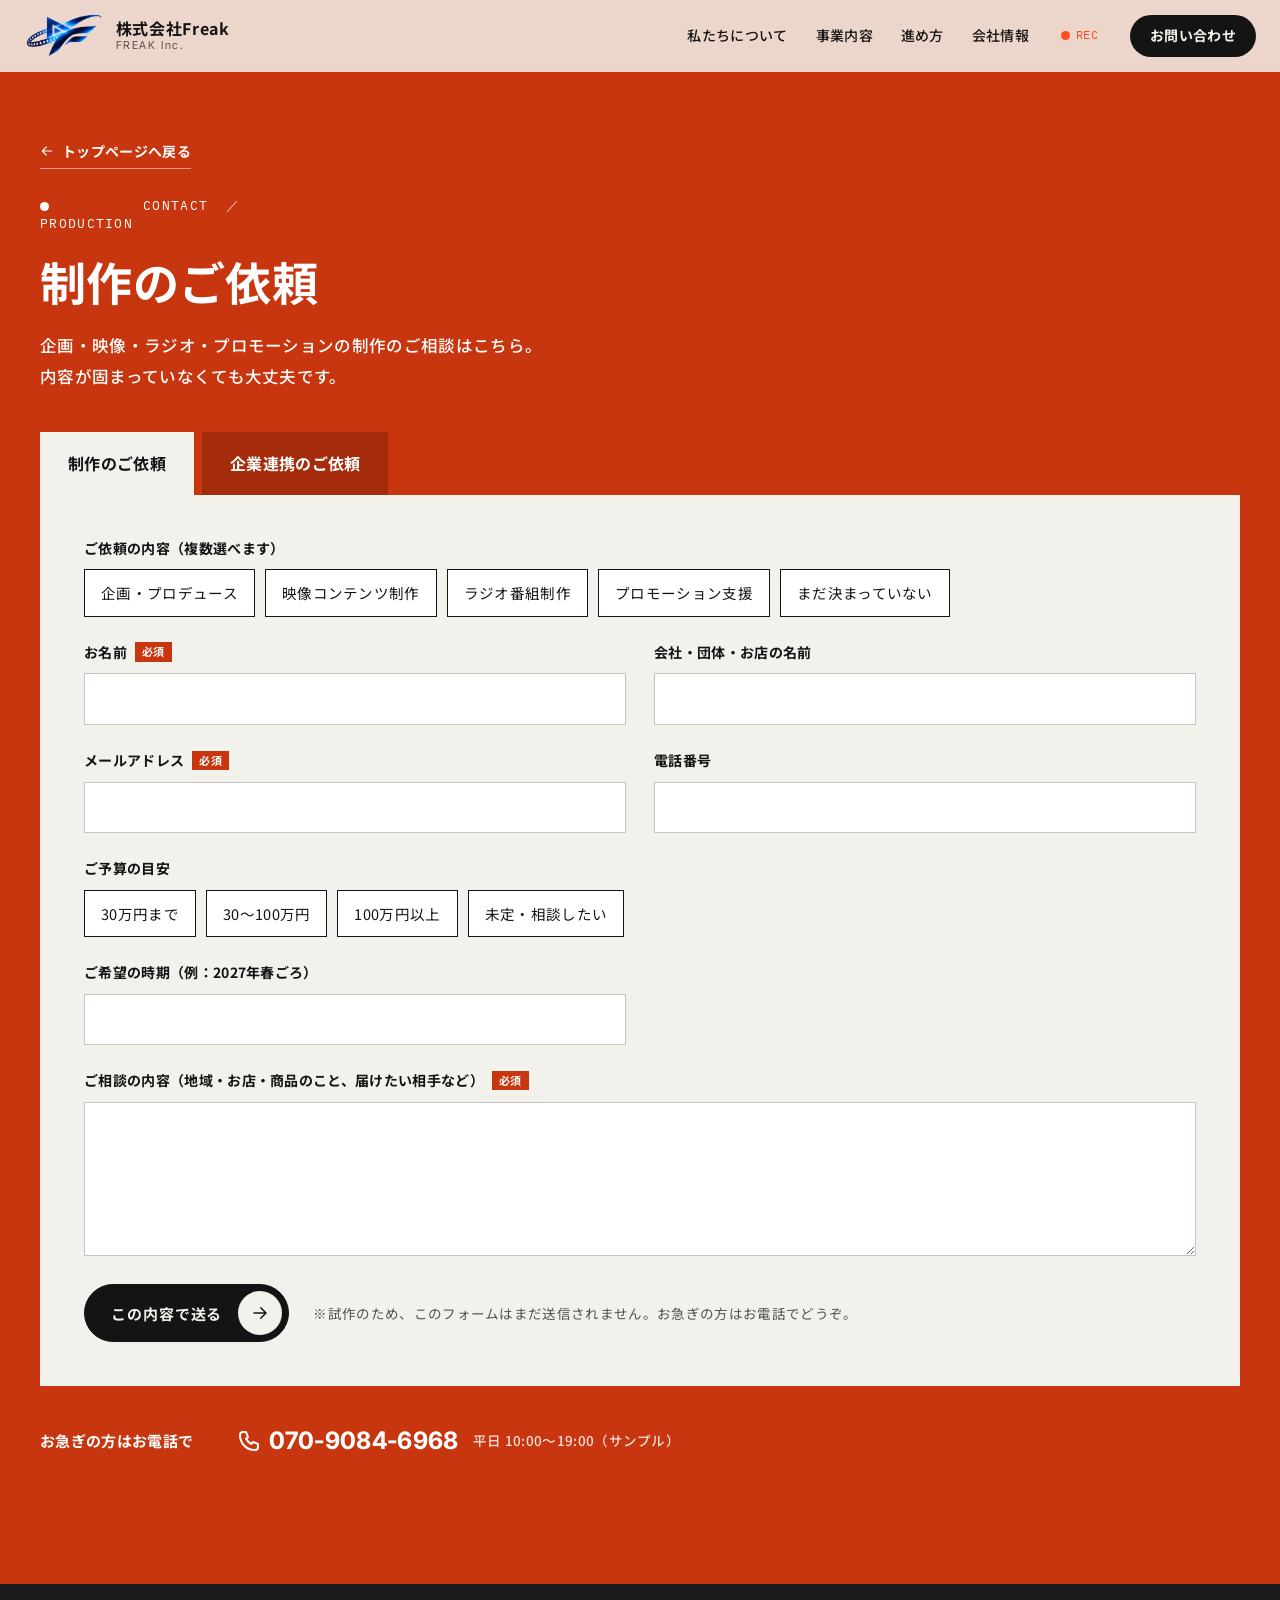
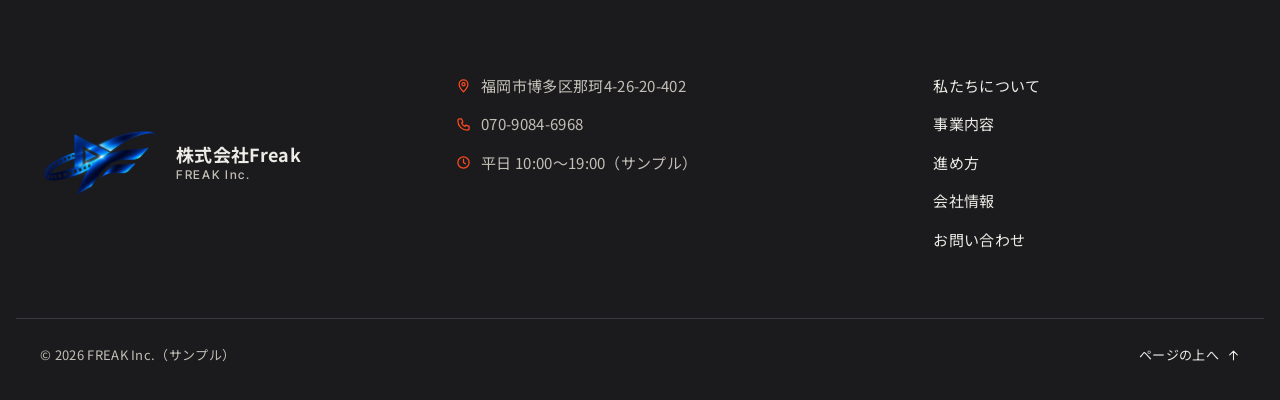
==== contact-make/index.html @ 17381ea9 "フォームの入口を生成りの札で囲う・見出しの最後の。を消す" ====
<!doctype html>
<html lang="ja">
<head>
<meta charset="UTF-8">
<meta name="robots" content="noindex,nofollow">
<meta name="viewport" content="width=device-width, initial-scale=1">
<title>制作のご依頼 – 株式会社Freak</title>
<style id="wpp-icons">:root{--wpp-ico-tel:url("data:image/svg+xml,%3Csvg%20xmlns='http://www.w3.org/2000/svg'%20viewBox='0%200%2024%2024'%20fill='none'%20stroke='currentColor'%20stroke-width='2'%20stroke-linecap='round'%20stroke-linejoin='round'%3E%3Cpath%20d='M6%203h3l2%205-2%201.5c1.2%202.6%203%204.4%205.5%205.5L16%2013l5%202v3a3%203%200%200%201-3%203C9.5%2021%203%2014.5%203%206a3%203%200%200%201%203-3z'/%3E%3C/svg%3E");--wpp-ico-mail:url("data:image/svg+xml,%3Csvg%20xmlns='http://www.w3.org/2000/svg'%20viewBox='0%200%2024%2024'%20fill='none'%20stroke='currentColor'%20stroke-width='2'%20stroke-linecap='round'%20stroke-linejoin='round'%3E%3Crect%20x='3'%20y='5'%20width='18'%20height='14'%20rx='2'/%3E%3Cpath%20d='M3%207l9%206%209-6'/%3E%3C/svg%3E");--wpp-ico-map-pin:url("data:image/svg+xml,%3Csvg%20xmlns='http://www.w3.org/2000/svg'%20viewBox='0%200%2024%2024'%20fill='none'%20stroke='currentColor'%20stroke-width='2'%20stroke-linecap='round'%20stroke-linejoin='round'%3E%3Cpath%20d='M12%2022s7-6.5%207-12a7%207%200%200%200-14%200c0%205.5%207%2012%207%2012z'/%3E%3Ccircle%20cx='12'%20cy='10'%20r='2.5'/%3E%3C/svg%3E");--wpp-ico-clock:url("data:image/svg+xml,%3Csvg%20xmlns='http://www.w3.org/2000/svg'%20viewBox='0%200%2024%2024'%20fill='none'%20stroke='currentColor'%20stroke-width='2'%20stroke-linecap='round'%20stroke-linejoin='round'%3E%3Ccircle%20cx='12'%20cy='12'%20r='9'/%3E%3Cpath%20d='M12%207v5l3%202'/%3E%3C/svg%3E");--wpp-ico-calendar:url("data:image/svg+xml,%3Csvg%20xmlns='http://www.w3.org/2000/svg'%20viewBox='0%200%2024%2024'%20fill='none'%20stroke='currentColor'%20stroke-width='2'%20stroke-linecap='round'%20stroke-linejoin='round'%3E%3Crect%20x='3'%20y='5'%20width='18'%20height='16'%20rx='2'/%3E%3Cpath%20d='M3%2010h18M8%203v4M16%203v4'/%3E%3C/svg%3E");--wpp-ico-home:url("data:image/svg+xml,%3Csvg%20xmlns='http://www.w3.org/2000/svg'%20viewBox='0%200%2024%2024'%20fill='none'%20stroke='currentColor'%20stroke-width='2'%20stroke-linecap='round'%20stroke-linejoin='round'%3E%3Cpath%20d='M3%2011l9-8%209%208M5%2010v10h14V10M10%2020v-6h4v6'/%3E%3C/svg%3E");--wpp-ico-building:url("data:image/svg+xml,%3Csvg%20xmlns='http://www.w3.org/2000/svg'%20viewBox='0%200%2024%2024'%20fill='none'%20stroke='currentColor'%20stroke-width='2'%20stroke-linecap='round'%20stroke-linejoin='round'%3E%3Crect%20x='4'%20y='3'%20width='16'%20height='18'/%3E%3Cpath%20d='M8%207h3M13%207h3M8%2011h3M13%2011h3M8%2015h3M13%2015h3M10%2021v-3h4v3'/%3E%3C/svg%3E");--wpp-ico-globe:url("data:image/svg+xml,%3Csvg%20xmlns='http://www.w3.org/2000/svg'%20viewBox='0%200%2024%2024'%20fill='none'%20stroke='currentColor'%20stroke-width='2'%20stroke-linecap='round'%20stroke-linejoin='round'%3E%3Ccircle%20cx='12'%20cy='12'%20r='9'/%3E%3Cpath%20d='M3%2012h18M12%203a14%2014%200%200%201%200%2018M12%203a14%2014%200%200%200%200%2018'/%3E%3C/svg%3E");--wpp-ico-car:url("data:image/svg+xml,%3Csvg%20xmlns='http://www.w3.org/2000/svg'%20viewBox='0%200%2024%2024'%20fill='none'%20stroke='currentColor'%20stroke-width='2'%20stroke-linecap='round'%20stroke-linejoin='round'%3E%3Cpath%20d='M3%2013l2-5h14l2%205v6H3zM3%2013h18'/%3E%3Ccircle%20cx='7'%20cy='17'%20r='1.5'/%3E%3Ccircle%20cx='17'%20cy='17'%20r='1.5'/%3E%3C/svg%3E");--wpp-ico-train:url("data:image/svg+xml,%3Csvg%20xmlns='http://www.w3.org/2000/svg'%20viewBox='0%200%2024%2024'%20fill='none'%20stroke='currentColor'%20stroke-width='2'%20stroke-linecap='round'%20stroke-linejoin='round'%3E%3Crect%20x='5'%20y='3'%20width='14'%20height='14'%20rx='3'/%3E%3Cpath%20d='M5%2010h14M8%2021l2-4M16%2021l-2-4'/%3E%3Ccircle%20cx='9'%20cy='14'%20r='1'/%3E%3Ccircle%20cx='15'%20cy='14'%20r='1'/%3E%3C/svg%3E");--wpp-ico-parking:url("data:image/svg+xml,%3Csvg%20xmlns='http://www.w3.org/2000/svg'%20viewBox='0%200%2024%2024'%20fill='none'%20stroke='currentColor'%20stroke-width='2'%20stroke-linecap='round'%20stroke-linejoin='round'%3E%3Crect%20x='3'%20y='3'%20width='18'%20height='18'%20rx='3'/%3E%3Cpath%20d='M9%2017V7h4a3%203%200%200%201%200%206H9'/%3E%3C/svg%3E");--wpp-ico-arrow-right:url("data:image/svg+xml,%3Csvg%20xmlns='http://www.w3.org/2000/svg'%20viewBox='0%200%2024%2024'%20fill='none'%20stroke='currentColor'%20stroke-width='2'%20stroke-linecap='round'%20stroke-linejoin='round'%3E%3Cpath%20d='M4%2012h16M13%205l7%207-7%207'/%3E%3C/svg%3E");--wpp-ico-arrow-left:url("data:image/svg+xml,%3Csvg%20xmlns='http://www.w3.org/2000/svg'%20viewBox='0%200%2024%2024'%20fill='none'%20stroke='currentColor'%20stroke-width='2'%20stroke-linecap='round'%20stroke-linejoin='round'%3E%3Cpath%20d='M20%2012H4M11%205l-7%207%207%207'/%3E%3C/svg%3E");--wpp-ico-arrow-up:url("data:image/svg+xml,%3Csvg%20xmlns='http://www.w3.org/2000/svg'%20viewBox='0%200%2024%2024'%20fill='none'%20stroke='currentColor'%20stroke-width='2'%20stroke-linecap='round'%20stroke-linejoin='round'%3E%3Cpath%20d='M12%2020V4M5%2011l7-7%207%207'/%3E%3C/svg%3E");--wpp-ico-arrow-down:url("data:image/svg+xml,%3Csvg%20xmlns='http://www.w3.org/2000/svg'%20viewBox='0%200%2024%2024'%20fill='none'%20stroke='currentColor'%20stroke-width='2'%20stroke-linecap='round'%20stroke-linejoin='round'%3E%3Cpath%20d='M12%204v16M5%2013l7%207%207-7'/%3E%3C/svg%3E");--wpp-ico-chevron-right:url("data:image/svg+xml,%3Csvg%20xmlns='http://www.w3.org/2000/svg'%20viewBox='0%200%2024%2024'%20fill='none'%20stroke='currentColor'%20stroke-width='2'%20stroke-linecap='round'%20stroke-linejoin='round'%3E%3Cpath%20d='M9%205l7%207-7%207'/%3E%3C/svg%3E");--wpp-ico-chevron-left:url("data:image/svg+xml,%3Csvg%20xmlns='http://www.w3.org/2000/svg'%20viewBox='0%200%2024%2024'%20fill='none'%20stroke='currentColor'%20stroke-width='2'%20stroke-linecap='round'%20stroke-linejoin='round'%3E%3Cpath%20d='M15%205l-7%207%207%207'/%3E%3C/svg%3E");--wpp-ico-chevron-down:url("data:image/svg+xml,%3Csvg%20xmlns='http://www.w3.org/2000/svg'%20viewBox='0%200%2024%2024'%20fill='none'%20stroke='currentColor'%20stroke-width='2'%20stroke-linecap='round'%20stroke-linejoin='round'%3E%3Cpath%20d='M5%209l7%207%207-7'/%3E%3C/svg%3E");--wpp-ico-chevron-up:url("data:image/svg+xml,%3Csvg%20xmlns='http://www.w3.org/2000/svg'%20viewBox='0%200%2024%2024'%20fill='none'%20stroke='currentColor'%20stroke-width='2'%20stroke-linecap='round'%20stroke-linejoin='round'%3E%3Cpath%20d='M5%2015l7-7%207%207'/%3E%3C/svg%3E");--wpp-ico-external:url("data:image/svg+xml,%3Csvg%20xmlns='http://www.w3.org/2000/svg'%20viewBox='0%200%2024%2024'%20fill='none'%20stroke='currentColor'%20stroke-width='2'%20stroke-linecap='round'%20stroke-linejoin='round'%3E%3Cpath%20d='M14%204h6v6M20%204l-9%209M19%2014v5a2%202%200%200%201-2%202H5a2%202%200%200%201-2-2V7a2%202%200%200%201%202-2h5'/%3E%3C/svg%3E");--wpp-ico-check:url("data:image/svg+xml,%3Csvg%20xmlns='http://www.w3.org/2000/svg'%20viewBox='0%200%2024%2024'%20fill='none'%20stroke='currentColor'%20stroke-width='2'%20stroke-linecap='round'%20stroke-linejoin='round'%3E%3Cpath%20d='M4%2012.5l5%205L20%206.5'/%3E%3C/svg%3E");--wpp-ico-plus:url("data:image/svg+xml,%3Csvg%20xmlns='http://www.w3.org/2000/svg'%20viewBox='0%200%2024%2024'%20fill='none'%20stroke='currentColor'%20stroke-width='2'%20stroke-linecap='round'%20stroke-linejoin='round'%3E%3Cpath%20d='M12%205v14M5%2012h14'/%3E%3C/svg%3E");--wpp-ico-minus:url("data:image/svg+xml,%3Csvg%20xmlns='http://www.w3.org/2000/svg'%20viewBox='0%200%2024%2024'%20fill='none'%20stroke='currentColor'%20stroke-width='2'%20stroke-linecap='round'%20stroke-linejoin='round'%3E%3Cpath%20d='M5%2012h14'/%3E%3C/svg%3E");--wpp-ico-close:url("data:image/svg+xml,%3Csvg%20xmlns='http://www.w3.org/2000/svg'%20viewBox='0%200%2024%2024'%20fill='none'%20stroke='currentColor'%20stroke-width='2'%20stroke-linecap='round'%20stroke-linejoin='round'%3E%3Cpath%20d='M6%206l12%2012M18%206L6%2018'/%3E%3C/svg%3E");--wpp-ico-menu:url("data:image/svg+xml,%3Csvg%20xmlns='http://www.w3.org/2000/svg'%20viewBox='0%200%2024%2024'%20fill='none'%20stroke='currentColor'%20stroke-width='2'%20stroke-linecap='round'%20stroke-linejoin='round'%3E%3Cpath%20d='M4%207h16M4%2012h16M4%2017h16'/%3E%3C/svg%3E");--wpp-ico-search:url("data:image/svg+xml,%3Csvg%20xmlns='http://www.w3.org/2000/svg'%20viewBox='0%200%2024%2024'%20fill='none'%20stroke='currentColor'%20stroke-width='2'%20stroke-linecap='round'%20stroke-linejoin='round'%3E%3Ccircle%20cx='11'%20cy='11'%20r='7'/%3E%3Cpath%20d='M20%2020l-4-4'/%3E%3C/svg%3E");--wpp-ico-info:url("data:image/svg+xml,%3Csvg%20xmlns='http://www.w3.org/2000/svg'%20viewBox='0%200%2024%2024'%20fill='none'%20stroke='currentColor'%20stroke-width='2'%20stroke-linecap='round'%20stroke-linejoin='round'%3E%3Ccircle%20cx='12'%20cy='12'%20r='9'/%3E%3Cpath%20d='M12%2011v5M12%208h.01'/%3E%3C/svg%3E");--wpp-ico-question:url("data:image/svg+xml,%3Csvg%20xmlns='http://www.w3.org/2000/svg'%20viewBox='0%200%2024%2024'%20fill='none'%20stroke='currentColor'%20stroke-width='2'%20stroke-linecap='round'%20stroke-linejoin='round'%3E%3Ccircle%20cx='12'%20cy='12'%20r='9'/%3E%3Cpath%20d='M9.5%209.5a2.5%202.5%200%200%201%205%200c0%201.5-2.5%202-2.5%203.5M12%2017h.01'/%3E%3C/svg%3E");--wpp-ico-alert:url("data:image/svg+xml,%3Csvg%20xmlns='http://www.w3.org/2000/svg'%20viewBox='0%200%2024%2024'%20fill='none'%20stroke='currentColor'%20stroke-width='2'%20stroke-linecap='round'%20stroke-linejoin='round'%3E%3Cpath%20d='M12%203l10%2018H2zM12%2010v4M12%2017h.01'/%3E%3C/svg%3E");--wpp-ico-link:url("data:image/svg+xml,%3Csvg%20xmlns='http://www.w3.org/2000/svg'%20viewBox='0%200%2024%2024'%20fill='none'%20stroke='currentColor'%20stroke-width='2'%20stroke-linecap='round'%20stroke-linejoin='round'%3E%3Cpath%20d='M10%2014a4%204%200%200%200%205.7%200l3-3a4%204%200%200%200-5.7-5.7l-1%201M14%2010a4%204%200%200%200-5.7%200l-3%203a4%204%200%200%200%205.7%205.7l1-1'/%3E%3C/svg%3E");--wpp-ico-download:url("data:image/svg+xml,%3Csvg%20xmlns='http://www.w3.org/2000/svg'%20viewBox='0%200%2024%2024'%20fill='none'%20stroke='currentColor'%20stroke-width='2'%20stroke-linecap='round'%20stroke-linejoin='round'%3E%3Cpath%20d='M12%203v12M6%2010l6%206%206-6M4%2021h16'/%3E%3C/svg%3E");--wpp-ico-send:url("data:image/svg+xml,%3Csvg%20xmlns='http://www.w3.org/2000/svg'%20viewBox='0%200%2024%2024'%20fill='none'%20stroke='currentColor'%20stroke-width='2'%20stroke-linecap='round'%20stroke-linejoin='round'%3E%3Cpath%20d='M21%203L10%2014M21%203l-7%2018-4-7-7-4z'/%3E%3C/svg%3E");--wpp-ico-play:url("data:image/svg+xml,%3Csvg%20xmlns='http://www.w3.org/2000/svg'%20viewBox='0%200%2024%2024'%20fill='none'%20stroke='currentColor'%20stroke-width='2'%20stroke-linecap='round'%20stroke-linejoin='round'%3E%3Cpath%20d='M7%204l13%208-13%208z'/%3E%3C/svg%3E");--wpp-ico-quote:url("data:image/svg+xml,%3Csvg%20xmlns='http://www.w3.org/2000/svg'%20viewBox='0%200%2024%2024'%20fill='none'%20stroke='currentColor'%20stroke-width='2'%20stroke-linecap='round'%20stroke-linejoin='round'%3E%3Cpath%20d='M6%207h5v6H6v2a2%202%200%200%200%202%202M14%207h5v6h-5v2a2%202%200%200%200%202%202'/%3E%3C/svg%3E");--wpp-ico-user:url("data:image/svg+xml,%3Csvg%20xmlns='http://www.w3.org/2000/svg'%20viewBox='0%200%2024%2024'%20fill='none'%20stroke='currentColor'%20stroke-width='2'%20stroke-linecap='round'%20stroke-linejoin='round'%3E%3Ccircle%20cx='12'%20cy='8'%20r='4'/%3E%3Cpath%20d='M4%2021a8%208%200%200%201%2016%200'/%3E%3C/svg%3E");--wpp-ico-users:url("data:image/svg+xml,%3Csvg%20xmlns='http://www.w3.org/2000/svg'%20viewBox='0%200%2024%2024'%20fill='none'%20stroke='currentColor'%20stroke-width='2'%20stroke-linecap='round'%20stroke-linejoin='round'%3E%3Ccircle%20cx='9'%20cy='8'%20r='3.5'/%3E%3Cpath%20d='M2%2020a7%207%200%200%201%2014%200M16%204.5a3.5%203.5%200%200%201%200%207M22%2020a7%207%200%200%200-5-6.7'/%3E%3C/svg%3E");--wpp-ico-star:url("data:image/svg+xml,%3Csvg%20xmlns='http://www.w3.org/2000/svg'%20viewBox='0%200%2024%2024'%20fill='none'%20stroke='currentColor'%20stroke-width='2'%20stroke-linecap='round'%20stroke-linejoin='round'%3E%3Cpath%20d='M12%203l2.8%205.9%206.4.8-4.7%204.5%201.2%206.4L12%2017.5l-5.7%203.1%201.2-6.4-4.7-4.5%206.4-.8z'/%3E%3C/svg%3E");--wpp-ico-heart:url("data:image/svg+xml,%3Csvg%20xmlns='http://www.w3.org/2000/svg'%20viewBox='0%200%2024%2024'%20fill='none'%20stroke='currentColor'%20stroke-width='2'%20stroke-linecap='round'%20stroke-linejoin='round'%3E%3Cpath%20d='M12%2020s-7.5-4.6-9-9.3A4.6%204.6%200%200%201%2012%207a4.6%204.6%200%200%201%209%203.7c-1.5%204.7-9%209.3-9%209.3z'/%3E%3C/svg%3E");--wpp-ico-thumbs-up:url("data:image/svg+xml,%3Csvg%20xmlns='http://www.w3.org/2000/svg'%20viewBox='0%200%2024%2024'%20fill='none'%20stroke='currentColor'%20stroke-width='2'%20stroke-linecap='round'%20stroke-linejoin='round'%3E%3Cpath%20d='M7%2011v10H3V11zM7%2011l4-8c2%200%203%201%203%203v3h5a2%202%200%200%201%202%202l-1.5%208a2%202%200%200%201-2%202H7'/%3E%3C/svg%3E");--wpp-ico-award:url("data:image/svg+xml,%3Csvg%20xmlns='http://www.w3.org/2000/svg'%20viewBox='0%200%2024%2024'%20fill='none'%20stroke='currentColor'%20stroke-width='2'%20stroke-linecap='round'%20stroke-linejoin='round'%3E%3Ccircle%20cx='12'%20cy='9'%20r='6'/%3E%3Cpath%20d='M8.5%2014l-1.5%207%205-3%205%203-1.5-7'/%3E%3C/svg%3E");--wpp-ico-shield:url("data:image/svg+xml,%3Csvg%20xmlns='http://www.w3.org/2000/svg'%20viewBox='0%200%2024%2024'%20fill='none'%20stroke='currentColor'%20stroke-width='2'%20stroke-linecap='round'%20stroke-linejoin='round'%3E%3Cpath%20d='M12%203l8%203v6c0%205-3.5%208-8%209-4.5-1-8-4-8-9V6z'/%3E%3C/svg%3E");--wpp-ico-cart:url("data:image/svg+xml,%3Csvg%20xmlns='http://www.w3.org/2000/svg'%20viewBox='0%200%2024%2024'%20fill='none'%20stroke='currentColor'%20stroke-width='2'%20stroke-linecap='round'%20stroke-linejoin='round'%3E%3Ccircle%20cx='9'%20cy='20'%20r='1.5'/%3E%3Ccircle%20cx='18'%20cy='20'%20r='1.5'/%3E%3Cpath%20d='M2%203h3l2.5%2011h11L21%207H6'/%3E%3C/svg%3E");--wpp-ico-tag:url("data:image/svg+xml,%3Csvg%20xmlns='http://www.w3.org/2000/svg'%20viewBox='0%200%2024%2024'%20fill='none'%20stroke='currentColor'%20stroke-width='2'%20stroke-linecap='round'%20stroke-linejoin='round'%3E%3Cpath%20d='M3%203h8l10%2010-8%208L3%2011z'/%3E%3Ccircle%20cx='8'%20cy='8'%20r='1.5'/%3E%3C/svg%3E");--wpp-ico-gift:url("data:image/svg+xml,%3Csvg%20xmlns='http://www.w3.org/2000/svg'%20viewBox='0%200%2024%2024'%20fill='none'%20stroke='currentColor'%20stroke-width='2'%20stroke-linecap='round'%20stroke-linejoin='round'%3E%3Crect%20x='3'%20y='9'%20width='18'%20height='12'%20rx='1'/%3E%3Cpath%20d='M12%209v12M3%2013h18M7.5%209a2.5%202.5%200%201%201%202.5-2.5C10%208%2012%209%2012%209s2-1%202-2.5A2.5%202.5%200%201%201%2016.5%209'/%3E%3C/svg%3E");--wpp-ico-yen:url("data:image/svg+xml,%3Csvg%20xmlns='http://www.w3.org/2000/svg'%20viewBox='0%200%2024%2024'%20fill='none'%20stroke='currentColor'%20stroke-width='2'%20stroke-linecap='round'%20stroke-linejoin='round'%3E%3Cpath%20d='M7%204l5%207%205-7M12%2011v9M8%2013h8M8%2016h8'/%3E%3C/svg%3E");--wpp-ico-camera:url("data:image/svg+xml,%3Csvg%20xmlns='http://www.w3.org/2000/svg'%20viewBox='0%200%2024%2024'%20fill='none'%20stroke='currentColor'%20stroke-width='2'%20stroke-linecap='round'%20stroke-linejoin='round'%3E%3Cpath%20d='M4%208h3l2-3h6l2%203h3v12H4z'/%3E%3Ccircle%20cx='12'%20cy='13'%20r='3.5'/%3E%3C/svg%3E");--wpp-ico-image:url("data:image/svg+xml,%3Csvg%20xmlns='http://www.w3.org/2000/svg'%20viewBox='0%200%2024%2024'%20fill='none'%20stroke='currentColor'%20stroke-width='2'%20stroke-linecap='round'%20stroke-linejoin='round'%3E%3Crect%20x='3'%20y='4'%20width='18'%20height='16'%20rx='2'/%3E%3Ccircle%20cx='8.5'%20cy='9'%20r='1.5'/%3E%3Cpath%20d='M21%2016l-5-5-9%209'/%3E%3C/svg%3E");--wpp-ico-chat:url("data:image/svg+xml,%3Csvg%20xmlns='http://www.w3.org/2000/svg'%20viewBox='0%200%2024%2024'%20fill='none'%20stroke='currentColor'%20stroke-width='2'%20stroke-linecap='round'%20stroke-linejoin='round'%3E%3Cpath%20d='M4%205h16v11H9l-5%204z'/%3E%3C/svg%3E");--wpp-ico-file:url("data:image/svg+xml,%3Csvg%20xmlns='http://www.w3.org/2000/svg'%20viewBox='0%200%2024%2024'%20fill='none'%20stroke='currentColor'%20stroke-width='2'%20stroke-linecap='round'%20stroke-linejoin='round'%3E%3Cpath%20d='M6%202h8l5%205v15H6zM14%202v5h5M9%2013h6M9%2017h6'/%3E%3C/svg%3E");--wpp-ico-pen:url("data:image/svg+xml,%3Csvg%20xmlns='http://www.w3.org/2000/svg'%20viewBox='0%200%2024%2024'%20fill='none'%20stroke='currentColor'%20stroke-width='2'%20stroke-linecap='round'%20stroke-linejoin='round'%3E%3Cpath%20d='M4%2020l4-1L19%208l-3-3L5%2016z'/%3E%3C/svg%3E");--wpp-ico-lock:url("data:image/svg+xml,%3Csvg%20xmlns='http://www.w3.org/2000/svg'%20viewBox='0%200%2024%2024'%20fill='none'%20stroke='currentColor'%20stroke-width='2'%20stroke-linecap='round'%20stroke-linejoin='round'%3E%3Crect%20x='5'%20y='11'%20width='14'%20height='10'%20rx='2'/%3E%3Cpath%20d='M8%2011V7a4%204%200%200%201%208%200v4'/%3E%3C/svg%3E");--wpp-ico-truck:url("data:image/svg+xml,%3Csvg%20xmlns='http://www.w3.org/2000/svg'%20viewBox='0%200%2024%2024'%20fill='none'%20stroke='currentColor'%20stroke-width='2'%20stroke-linecap='round'%20stroke-linejoin='round'%3E%3Cpath%20d='M2%206h12v10H2zM14%2010h4l3%203v3h-7z'/%3E%3Ccircle%20cx='6'%20cy='18'%20r='2'/%3E%3Ccircle%20cx='17'%20cy='18'%20r='2'/%3E%3C/svg%3E");--wpp-ico-wrench:url("data:image/svg+xml,%3Csvg%20xmlns='http://www.w3.org/2000/svg'%20viewBox='0%200%2024%2024'%20fill='none'%20stroke='currentColor'%20stroke-width='2'%20stroke-linecap='round'%20stroke-linejoin='round'%3E%3Cpath%20d='M21%207a5%205%200%200%201-6.7%204.7L7%2019l-2-2%207.3-7.3A5%205%200%200%201%2017%203l-3%203%201%201%203-3z'/%3E%3C/svg%3E");--wpp-ico-bulb:url("data:image/svg+xml,%3Csvg%20xmlns='http://www.w3.org/2000/svg'%20viewBox='0%200%2024%2024'%20fill='none'%20stroke='currentColor'%20stroke-width='2'%20stroke-linecap='round'%20stroke-linejoin='round'%3E%3Cpath%20d='M9%2018h6M10%2021h4M8.5%2014a6%206%200%201%201%207%200c-.8.7-1.5%201.5-1.5%202.5v1.5h-4v-1.5c0-1-.7-1.8-1.5-2.5z'/%3E%3C/svg%3E");--wpp-ico-leaf:url("data:image/svg+xml,%3Csvg%20xmlns='http://www.w3.org/2000/svg'%20viewBox='0%200%2024%2024'%20fill='none'%20stroke='currentColor'%20stroke-width='2'%20stroke-linecap='round'%20stroke-linejoin='round'%3E%3Cpath%20d='M4%2020C4%209%2012%204%2021%204c0%209-5%2017-16%2016M4%2020c3-5%207-8%2011-11'/%3E%3C/svg%3E");--wpp-ico-sun:url("data:image/svg+xml,%3Csvg%20xmlns='http://www.w3.org/2000/svg'%20viewBox='0%200%2024%2024'%20fill='none'%20stroke='currentColor'%20stroke-width='2'%20stroke-linecap='round'%20stroke-linejoin='round'%3E%3Ccircle%20cx='12'%20cy='12'%20r='4'/%3E%3Cpath%20d='M12%202v3M12%2019v3M2%2012h3M19%2012h3M5%205l2%202M17%2017l2%202M5%2019l2-2M17%207l2-2'/%3E%3C/svg%3E");--wpp-ico-coffee:url("data:image/svg+xml,%3Csvg%20xmlns='http://www.w3.org/2000/svg'%20viewBox='0%200%2024%2024'%20fill='none'%20stroke='currentColor'%20stroke-width='2'%20stroke-linecap='round'%20stroke-linejoin='round'%3E%3Cpath%20d='M4%208h13v6a4%204%200%200%201-4%204H8a4%204%200%200%201-4-4zM17%209h2a2%202%200%200%201%200%204h-2M6%2021h12'/%3E%3C/svg%3E");--wpp-ico-bed:url("data:image/svg+xml,%3Csvg%20xmlns='http://www.w3.org/2000/svg'%20viewBox='0%200%2024%2024'%20fill='none'%20stroke='currentColor'%20stroke-width='2'%20stroke-linecap='round'%20stroke-linejoin='round'%3E%3Cpath%20d='M3%2018V8M3%2012h18v6M3%2016h18'/%3E%3Ccircle%20cx='7'%20cy='10'%20r='1.5'/%3E%3C/svg%3E");--wpp-ico-scissors:url("data:image/svg+xml,%3Csvg%20xmlns='http://www.w3.org/2000/svg'%20viewBox='0%200%2024%2024'%20fill='none'%20stroke='currentColor'%20stroke-width='2'%20stroke-linecap='round'%20stroke-linejoin='round'%3E%3Ccircle%20cx='6'%20cy='6'%20r='3'/%3E%3Ccircle%20cx='6'%20cy='18'%20r='3'/%3E%3Cpath%20d='M20%204L8.5%2015.5M8.5%208.5L20%2020'/%3E%3C/svg%3E");--wpp-ico-stethoscope:url("data:image/svg+xml,%3Csvg%20xmlns='http://www.w3.org/2000/svg'%20viewBox='0%200%2024%2024'%20fill='none'%20stroke='currentColor'%20stroke-width='2'%20stroke-linecap='round'%20stroke-linejoin='round'%3E%3Cpath%20d='M5%203v6a5%205%200%200%200%2010%200V3M10%2014v3a4%204%200%200%200%208%200v-2'/%3E%3Ccircle%20cx='18'%20cy='13'%20r='2'/%3E%3C/svg%3E");--wpp-ico-instagram:url("data:image/svg+xml,%3Csvg%20xmlns='http://www.w3.org/2000/svg'%20viewBox='0%200%2024%2024'%20fill='none'%20stroke='currentColor'%20stroke-width='2'%20stroke-linecap='round'%20stroke-linejoin='round'%3E%3Crect%20x='3'%20y='3'%20width='18'%20height='18'%20rx='5'/%3E%3Ccircle%20cx='12'%20cy='12'%20r='4'/%3E%3Cpath%20d='M17.5%206.5h.01'/%3E%3C/svg%3E")}.wpp-ico{display:inline-block;width:1em;height:1em;vertical-align:-.15em;flex:0 0 auto;background-color:currentColor;-webkit-mask:var(--ico) center/contain no-repeat;mask:var(--ico) center/contain no-repeat}.wpp-ico-tel{--ico:var(--wpp-ico-tel)}.wpp-ico-mail{--ico:var(--wpp-ico-mail)}.wpp-ico-map-pin{--ico:var(--wpp-ico-map-pin)}.wpp-ico-clock{--ico:var(--wpp-ico-clock)}.wpp-ico-calendar{--ico:var(--wpp-ico-calendar)}.wpp-ico-home{--ico:var(--wpp-ico-home)}.wpp-ico-building{--ico:var(--wpp-ico-building)}.wpp-ico-globe{--ico:var(--wpp-ico-globe)}.wpp-ico-car{--ico:var(--wpp-ico-car)}.wpp-ico-train{--ico:var(--wpp-ico-train)}.wpp-ico-parking{--ico:var(--wpp-ico-parking)}.wpp-ico-arrow-right{--ico:var(--wpp-ico-arrow-right)}.wpp-ico-arrow-left{--ico:var(--wpp-ico-arrow-left)}.wpp-ico-arrow-up{--ico:var(--wpp-ico-arrow-up)}.wpp-ico-arrow-down{--ico:var(--wpp-ico-arrow-down)}.wpp-ico-chevron-right{--ico:var(--wpp-ico-chevron-right)}.wpp-ico-chevron-left{--ico:var(--wpp-ico-chevron-left)}.wpp-ico-chevron-down{--ico:var(--wpp-ico-chevron-down)}.wpp-ico-chevron-up{--ico:var(--wpp-ico-chevron-up)}.wpp-ico-external{--ico:var(--wpp-ico-external)}.wpp-ico-check{--ico:var(--wpp-ico-check)}.wpp-ico-plus{--ico:var(--wpp-ico-plus)}.wpp-ico-minus{--ico:var(--wpp-ico-minus)}.wpp-ico-close{--ico:var(--wpp-ico-close)}.wpp-ico-menu{--ico:var(--wpp-ico-menu)}.wpp-ico-search{--ico:var(--wpp-ico-search)}.wpp-ico-info{--ico:var(--wpp-ico-info)}.wpp-ico-question{--ico:var(--wpp-ico-question)}.wpp-ico-alert{--ico:var(--wpp-ico-alert)}.wpp-ico-link{--ico:var(--wpp-ico-link)}.wpp-ico-download{--ico:var(--wpp-ico-download)}.wpp-ico-send{--ico:var(--wpp-ico-send)}.wpp-ico-play{--ico:var(--wpp-ico-play)}.wpp-ico-quote{--ico:var(--wpp-ico-quote)}.wpp-ico-user{--ico:var(--wpp-ico-user)}.wpp-ico-users{--ico:var(--wpp-ico-users)}.wpp-ico-star{--ico:var(--wpp-ico-star)}.wpp-ico-heart{--ico:var(--wpp-ico-heart)}.wpp-ico-thumbs-up{--ico:var(--wpp-ico-thumbs-up)}.wpp-ico-award{--ico:var(--wpp-ico-award)}.wpp-ico-shield{--ico:var(--wpp-ico-shield)}.wpp-ico-cart{--ico:var(--wpp-ico-cart)}.wpp-ico-tag{--ico:var(--wpp-ico-tag)}.wpp-ico-gift{--ico:var(--wpp-ico-gift)}.wpp-ico-yen{--ico:var(--wpp-ico-yen)}.wpp-ico-camera{--ico:var(--wpp-ico-camera)}.wpp-ico-image{--ico:var(--wpp-ico-image)}.wpp-ico-chat{--ico:var(--wpp-ico-chat)}.wpp-ico-file{--ico:var(--wpp-ico-file)}.wpp-ico-pen{--ico:var(--wpp-ico-pen)}.wpp-ico-lock{--ico:var(--wpp-ico-lock)}.wpp-ico-truck{--ico:var(--wpp-ico-truck)}.wpp-ico-wrench{--ico:var(--wpp-ico-wrench)}.wpp-ico-bulb{--ico:var(--wpp-ico-bulb)}.wpp-ico-leaf{--ico:var(--wpp-ico-leaf)}.wpp-ico-sun{--ico:var(--wpp-ico-sun)}.wpp-ico-coffee{--ico:var(--wpp-ico-coffee)}.wpp-ico-bed{--ico:var(--wpp-ico-bed)}.wpp-ico-scissors{--ico:var(--wpp-ico-scissors)}.wpp-ico-stethoscope{--ico:var(--wpp-ico-stethoscope)}.wpp-ico-instagram{--ico:var(--wpp-ico-instagram)}</style>
<link rel="preconnect" href="https://fonts.googleapis.com">
<link rel="preconnect" href="https://fonts.gstatic.com" crossorigin>
<link href="https://fonts.googleapis.com/css2?family=IBM+Plex+Mono:wght@500&amp;family=Inter+Tight:wght@500;600;700&amp;family=Noto+Sans+JP:wght@400;500;700&amp;display=swap" rel="stylesheet">
<link rel="stylesheet" href="../theme/assets/main.css?v=20261114193028">
</head>
<body class="page tpl-freak">


<header id="hdr" class="site-header">
	<a href="../index.html" class="brand">
				<span class="brand-logo cms-field-p_logo_visual"><img src="../site/photos/logo.png" alt="株式会社Freak ロゴ" width="1000" height="551"></span>
				<span class="brand-text">
			<span class="brand-name cms-field-p_site_name">株式会社Freak</span>
						<small class="brand-sub cms-field-p_site_name_en">FREAK Inc.</small>
					</span>
	</a>

		<nav class="nav-links" aria-label="メニュー">
				<a href="../index.html"><span class="cms-field-p_label_nav_home_statement" data-cms-name="メニューの名前" data-cms-group="メニュー" data-cms-note="ヘッダーとフッターに出ます">私たちについて</span></a>
				<a href="../index.html"><span class="cms-field-p_label_nav_home_service" data-cms-name="メニューの名前" data-cms-group="メニュー" data-cms-note="ヘッダーとフッターに出ます">事業内容</span></a>
				<a href="../index.html"><span class="cms-field-p_label_nav_home_process" data-cms-name="メニューの名前" data-cms-group="メニュー" data-cms-note="ヘッダーとフッターに出ます">進め方</span></a>
				<a href="../index.html"><span class="cms-field-p_label_nav_home_kihon" data-cms-name="メニューの名前" data-cms-group="メニュー" data-cms-note="ヘッダーとフッターに出ます">会社情報</span></a>
			</nav>
	
	<div class="hdr-rec" aria-hidden="true"><span class="rec-dot"></span><span class="hdr-rec-t"><span class="cms-field-p_label_rec" data-cms-name="録画中の表示" data-cms-group="メニュー">REC</span></span></div>

	<a href="../index.html" class="nav-contact"><span class="cms-field-p_label_nav_contact" data-cms-name="ヘッダーのボタン" data-cms-group="メニュー">お問い合わせ</span></a>

	<button class="menu-btn" id="menuBtn" type="button" aria-label="メニュー" aria-expanded="false" aria-controls="mnav"><span></span><span></span></button>
</header>

<nav class="mobile-nav" id="mnav" aria-label="メニュー（スマホ）">
	<div class="mnav-in">
				<a href="../index.html"><span class="mnav-no" data-cms-auto>01</span><span class="cms-field-p_label_nav_home_statement" data-cms-name="メニューの名前" data-cms-group="メニュー" data-cms-note="ヘッダーとフッターに出ます">私たちについて</span></a>
				<a href="../index.html"><span class="mnav-no" data-cms-auto>02</span><span class="cms-field-p_label_nav_home_service" data-cms-name="メニューの名前" data-cms-group="メニュー" data-cms-note="ヘッダーとフッターに出ます">事業内容</span></a>
				<a href="../index.html"><span class="mnav-no" data-cms-auto>03</span><span class="cms-field-p_label_nav_home_process" data-cms-name="メニューの名前" data-cms-group="メニュー" data-cms-note="ヘッダーとフッターに出ます">進め方</span></a>
				<a href="../index.html"><span class="mnav-no" data-cms-auto>04</span><span class="cms-field-p_label_nav_home_kihon" data-cms-name="メニューの名前" data-cms-group="メニュー" data-cms-note="ヘッダーとフッターに出ます">会社情報</span></a>
				<a href="../index.html"><span class="mnav-no" data-cms-auto>05</span><span class="cms-field-p_label_nav_home_cta" data-cms-name="メニューの名前" data-cms-group="メニュー" data-cms-note="ヘッダーとフッターに出ます">お問い合わせ</span></a>
						<a class="mnav-tel" href="tel:07090846968"><i class="wpp-ico wpp-ico-tel" aria-hidden="true"></i><span class="cms-field-p_business_phone">070-9084-6968</span></a>
			</div>
</nav>

<main id="main">
<section class="sec sec-cpage bg-rec" id="contact-make">
	<div class="wrap">
		<a class="cp-back" href="../index.html"><i class="wpp-ico wpp-ico-arrow-left" aria-hidden="true"></i><span class="cms-field-p_label_form_back" data-cms-name="戻るリンク" data-cms-group="お問い合わせフォーム">トップページへ戻る</span></a>
		<p class="sec-scene"><span class="rec-dot" aria-hidden="true"></span><span class="cms-field-p_label_form_en_contact" data-cms-name="英語のラベル（前半）" data-cms-group="お問い合わせフォーム">CONTACT</span><span class="cp-sep" aria-hidden="true"></span><span class="cms-field-p_label_form_en_make" data-cms-name="英語のラベル：制作のご依頼" data-cms-group="お問い合わせフォーム">PRODUCTION</span></p>
		<h1 class="cp-title cms-field-q2_page_contact_title" data-cms-name="ページの見出し" data-cms-group="制作のご依頼">制作のご依頼</h1>
				<p class="cp-lead cms-field-q2_page_contact_lead" data-cms-name="ページの説明" data-cms-group="制作のご依頼">企画・映像・ラジオ・プロモーションの制作のご相談はこちら。<br />
内容が固まっていなくても大丈夫です。</p>
				<nav class="cp-switch" aria-label="お問い合わせの種類">
						<a class="cp-sw is-cur" href="../contact-make/index.html" aria-current="page"><span class="cms-field-p_label_form_tab_make" data-cms-name="フォームの名前：制作のご依頼" data-cms-group="お問い合わせフォーム">制作のご依頼</span></a>
						<a class="cp-sw" href="../contact-partner/index.html"><span class="cms-field-p_label_form_tab_partner" data-cms-name="フォームの名前：企業連携のご依頼" data-cms-group="お問い合わせフォーム">企業連携のご依頼</span></a>
					</nav>
		<div class="ct-panel">
			<form class="ct-fields" action="#" method="post" data-demo="1" novalidate>
		<fieldset class="ct-row ct-wide">
		<legend><span class="cms-field-p_label_form_make_1" data-cms-name="項目名：制作のご依頼 1" data-cms-group="お問い合わせフォーム">ご依頼の内容（複数選べます）</span></legend>
		<div class="ct-checks">
						<label class="ct-check"><input type="checkbox" name="service[]" value="企画・プロデュース"><span class="cms-field-p_label_form_make_1_1" data-cms-name="選択肢：ご依頼の内容（複数選べます） 1" data-cms-group="お問い合わせフォーム">企画・プロデュース</span></label>
						<label class="ct-check"><input type="checkbox" name="service[]" value="映像コンテンツ制作"><span class="cms-field-p_label_form_make_1_2" data-cms-name="選択肢：ご依頼の内容（複数選べます） 2" data-cms-group="お問い合わせフォーム">映像コンテンツ制作</span></label>
						<label class="ct-check"><input type="checkbox" name="service[]" value="ラジオ番組制作"><span class="cms-field-p_label_form_make_1_3" data-cms-name="選択肢：ご依頼の内容（複数選べます） 3" data-cms-group="お問い合わせフォーム">ラジオ番組制作</span></label>
						<label class="ct-check"><input type="checkbox" name="service[]" value="プロモーション支援"><span class="cms-field-p_label_form_make_1_4" data-cms-name="選択肢：ご依頼の内容（複数選べます） 4" data-cms-group="お問い合わせフォーム">プロモーション支援</span></label>
						<label class="ct-check"><input type="checkbox" name="service[]" value="まだ決まっていない"><span class="cms-field-p_label_form_make_1_5" data-cms-name="選択肢：ご依頼の内容（複数選べます） 5" data-cms-group="お問い合わせフォーム">まだ決まっていない</span></label>
					</div>
	</fieldset>
				<label class="ct-row"><span class="ct-lb"><span class="cms-field-p_label_form_make_2" data-cms-name="項目名：制作のご依頼 2" data-cms-group="お問い合わせフォーム">お名前</span><em><span class="cms-field-p_label_form_req" data-cms-name="必須の印" data-cms-group="お問い合わせフォーム">必須</span></em></span><input type="text" name="name" autocomplete="name" required></label>
				<label class="ct-row"><span class="ct-lb"><span class="cms-field-p_label_form_make_3" data-cms-name="項目名：制作のご依頼 3" data-cms-group="お問い合わせフォーム">会社・団体・お店の名前</span></span><input type="text" name="org" autocomplete="organization"></label>
				<label class="ct-row"><span class="ct-lb"><span class="cms-field-p_label_form_make_4" data-cms-name="項目名：制作のご依頼 4" data-cms-group="お問い合わせフォーム">メールアドレス</span><em><span class="cms-field-p_label_form_req" data-cms-name="必須の印" data-cms-group="お問い合わせフォーム">必須</span></em></span><input type="email" name="email" autocomplete="email" required></label>
				<label class="ct-row"><span class="ct-lb"><span class="cms-field-p_label_form_make_5" data-cms-name="項目名：制作のご依頼 5" data-cms-group="お問い合わせフォーム">電話番号</span></span><input type="tel" name="tel" autocomplete="tel"></label>
				<fieldset class="ct-row ct-wide">
		<legend><span class="cms-field-p_label_form_make_6" data-cms-name="項目名：制作のご依頼 6" data-cms-group="お問い合わせフォーム">ご予算の目安</span></legend>
		<div class="ct-checks">
						<label class="ct-check"><input type="radio" name="budget" value="30万円まで"><span class="cms-field-p_label_form_make_6_1" data-cms-name="選択肢：ご予算の目安 1" data-cms-group="お問い合わせフォーム">30万円まで</span></label>
						<label class="ct-check"><input type="radio" name="budget" value="30〜100万円"><span class="cms-field-p_label_form_make_6_2" data-cms-name="選択肢：ご予算の目安 2" data-cms-group="お問い合わせフォーム">30〜100万円</span></label>
						<label class="ct-check"><input type="radio" name="budget" value="100万円以上"><span class="cms-field-p_label_form_make_6_3" data-cms-name="選択肢：ご予算の目安 3" data-cms-group="お問い合わせフォーム">100万円以上</span></label>
						<label class="ct-check"><input type="radio" name="budget" value="未定・相談したい"><span class="cms-field-p_label_form_make_6_4" data-cms-name="選択肢：ご予算の目安 4" data-cms-group="お問い合わせフォーム">未定・相談したい</span></label>
					</div>
	</fieldset>
				<label class="ct-row"><span class="ct-lb"><span class="cms-field-p_label_form_make_7" data-cms-name="項目名：制作のご依頼 7" data-cms-group="お問い合わせフォーム">ご希望の時期（例：2027年春ごろ）</span></span><input type="text" name="when" autocomplete="off"></label>
				<label class="ct-row ct-wide"><span class="ct-lb"><span class="cms-field-p_label_form_make_8" data-cms-name="項目名：制作のご依頼 8" data-cms-group="お問い合わせフォーム">ご相談の内容（地域・お店・商品のこと、届けたい相手など）</span><em><span class="cms-field-p_label_form_req" data-cms-name="必須の印" data-cms-group="お問い合わせフォーム">必須</span></em></span><textarea name="message" rows="5" required></textarea></label>
				<div class="ct-send ct-wide">
		<button type="submit" class="btn"><span class="btn-txt cms-field-p_label_form_send" data-cms-name="送信ボタン" data-cms-group="お問い合わせフォーム">この内容で送る</span><span class="btn-dot" aria-hidden="true"><span class="btn-fill"></span><i class="wpp-ico wpp-ico-arrow-right btn-ico" aria-hidden="true"></i></span></button>
		<p class="ct-note" role="status" aria-live="polite"><span class="cms-field-p_label_form_demo_note" data-cms-name="フォームの注意書き" data-cms-group="お問い合わせフォーム">※試作のため、このフォームはまだ送信されません。お急ぎの方はお電話でどうぞ。</span></p>
	</div>
</form>
		</div>
				<p class="cp-tel"><span class="cms-field-p_label_form_tel_note" data-cms-name="電話の案内" data-cms-group="お問い合わせフォーム">お急ぎの方はお電話で</span>　<a href="tel:07090846968"><i class="wpp-ico wpp-ico-tel" aria-hidden="true"></i><span class="cms-field-p_business_phone">070-9084-6968</span></a><span class="cp-hours cms-field-p_business_hours">平日 10:00〜19:00（サンプル）</span></p>
			</div>
</section>
</main>

<footer class="site-footer">
	<div class="ft-in">
		<div class="ft-brand">
						<span class="ft-logo cms-field-p_logo_visual"><img src="../site/photos/logo.png" alt="" width="1000" height="551" loading="lazy"></span>
						<p class="ft-name"><span class="cms-field-p_site_name">株式会社Freak</span><small class="cms-field-p_site_name_en">FREAK Inc.</small></p>
		</div>

		<address class="ft-info">
			<span class="ft-row"><i class="wpp-ico wpp-ico-map-pin" aria-hidden="true"></i><span class="cms-field-p_business_address">福岡市博多区那珂4-26-20-402</span></span>			<a class="ft-row" href="tel:07090846968"><i class="wpp-ico wpp-ico-tel" aria-hidden="true"></i><span class="cms-field-p_business_phone">070-9084-6968</span></a>			<span class="ft-row"><i class="wpp-ico wpp-ico-clock" aria-hidden="true"></i><span class="cms-field-p_business_hours">平日 10:00〜19:00（サンプル）</span></span>		</address>

				<nav class="ft-nav" aria-label="フッターのメニュー">
						<a href="../index.html"><span class="cms-field-p_label_nav_home_statement" data-cms-name="メニューの名前" data-cms-group="メニュー" data-cms-note="ヘッダーとフッターに出ます">私たちについて</span></a>
						<a href="../index.html"><span class="cms-field-p_label_nav_home_service" data-cms-name="メニューの名前" data-cms-group="メニュー" data-cms-note="ヘッダーとフッターに出ます">事業内容</span></a>
						<a href="../index.html"><span class="cms-field-p_label_nav_home_process" data-cms-name="メニューの名前" data-cms-group="メニュー" data-cms-note="ヘッダーとフッターに出ます">進め方</span></a>
						<a href="../index.html"><span class="cms-field-p_label_nav_home_kihon" data-cms-name="メニューの名前" data-cms-group="メニュー" data-cms-note="ヘッダーとフッターに出ます">会社情報</span></a>
						<a href="../index.html"><span class="cms-field-p_label_nav_home_cta" data-cms-name="メニューの名前" data-cms-group="メニュー" data-cms-note="ヘッダーとフッターに出ます">お問い合わせ</span></a>
					</nav>
			</div>
	<div class="ft-bottom">
		<p class="ft-copy"><span data-cms-auto>© 2026</span> <span class="cms-field-p_site_footer_text">FREAK Inc.（サンプル）</span></p>
		<a class="ft-top" href="#main"><span class="cms-field-p_label_to_top" data-cms-name="ページの上へ戻るリンク" data-cms-group="フッター">ページの上へ</span><i class="wpp-ico wpp-ico-arrow-up" aria-hidden="true"></i></a>
	</div>
</footer>
<script src="../theme/assets/main.js?v=20261114193028"></script>
</body>
</html>
---- theme/assets/main.css ----
/* ============================================================
   freak-creative-lab ─ 案 A「ファインダー」
   地＝生成り／文字＝墨／主＝REC の朱／暗転＝事業。読みやすさ：本文 16〜17px・行間 1.9・明暗差 7:1 以上。
   動きは「開いたとき」と「場面に入ったとき」だけ。読んでいる文字は動かさない。
   ============================================================ */
:root{
  --paper:#F3F1EC; --paper2:#E9E6DF; --ink:#141414; --text:#262420; --mute:#55514A;
  --line:#C9C5BC; --rec:#FF4B1F; --dark:#1B1B1D; --dark2:#242427; --on-dark:#EDEBE6; --on-dark-mute:#C3BFB7;
  --en:"Inter Tight","Helvetica Neue",Arial,sans-serif; --jp:"Noto Sans JP","Hiragino Sans","Hiragino Kaku Gothic ProN",sans-serif; --mono:"IBM Plex Mono",ui-monospace,Menlo,monospace;
  --w:1200px; --gut:24px; --ease:cubic-bezier(.22,1,.36,1); --io:cubic-bezier(.45,0,.55,1); --hdr:72px;
}
*,*::before,*::after{box-sizing:border-box}
html,body{overflow-x:clip}
html{scroll-behavior:smooth;scroll-padding-top:80px}
body{margin:0;background:var(--paper);color:var(--text);font-family:var(--jp);font-size:16px;line-height:1.9;letter-spacing:.02em;-webkit-font-smoothing:antialiased}
img{max-width:100%;height:auto;display:block}
a{color:inherit}
h1,h2,h3,p,dd,dt,li,small{word-break:auto-phrase;line-break:strict}
h1,h2,h3{text-wrap:balance;margin:0}
p,dd,li{text-wrap:pretty}
p{margin:0}
ul,ol,dl,dd,figure{margin:0;padding:0;list-style:none}
.wrap{max-width:calc(var(--w) + var(--gut)*2);margin-inline:auto;padding-inline:var(--gut)}
.sec{position:relative;padding-block:160px}
.bg-dark{background:var(--dark);color:var(--on-dark)}
.bg-rec{background:var(--rec);color:var(--ink)}
:focus-visible{outline:2px solid var(--rec);outline-offset:3px}

/* 行の箱（見出しを行ごとに下から滑り出させる） */
.ln{display:block;font-style:normal;overflow:hidden;padding-bottom:.08em;margin-bottom:-.08em}
.ln-in{display:inline-block;font-weight:inherit;transition:transform .7s var(--ease);transition-delay:calc(var(--i,0) * 80ms)}

/* REC の点 */
.rec-dot{display:inline-block;width:9px;height:9px;border-radius:50%;background:var(--rec);flex:none;animation:recBlink 1.6s steps(1) infinite}
@keyframes recBlink{50%{background:transparent;box-shadow:inset 0 0 0 1.5px var(--rec)}}

/* ファインダーの四隅の角（線だけ） */
.vf-c{position:absolute;width:26px;height:26px;border:0 solid var(--ink);pointer-events:none;transition:transform .6s var(--ease)}
.c-tl{top:0;left:0;border-top-width:2px;border-left-width:2px}
.c-tr{top:0;right:0;border-top-width:2px;border-right-width:2px}
.c-bl{bottom:0;left:0;border-bottom-width:2px;border-left-width:2px}
.c-br{bottom:0;right:0;border-bottom-width:2px;border-right-width:2px}

/* ---------- ボタン：ピル＋丸い矢印。乗せると丸の中の点が広がって朱で塗る ---------- */
.btn{display:inline-flex;align-items:center;gap:16px;min-height:56px;padding:6px 6px 6px 26px;border-radius:999px;background:var(--ink);color:var(--paper);text-decoration:none;font-weight:700;font-size:15px;letter-spacing:.06em;line-height:1.4;border:1px solid var(--ink);transition:background .4s var(--ease),color .4s var(--ease)}
.btn-dot{position:relative;width:44px;height:44px;border-radius:50%;background:var(--paper);color:var(--ink);display:grid;place-items:center;overflow:hidden;flex:none;transition:transform .5s var(--ease)}
.btn-fill{position:absolute;left:50%;top:50%;width:8px;height:8px;margin:-4px 0 0 -4px;border-radius:50%;background:var(--rec);transform:scale(0);transition:transform .9s cubic-bezier(.23,1,.32,1)}
.btn-ico{position:relative;font-size:18px;transition:transform .5s var(--ease),color .3s}
.btn:hover .btn-dot{transform:scale(1.12)}
.btn:hover .btn-fill{transform:scale(7)}
.btn:hover .btn-ico{color:#fff;transform:translateX(2px)}
.btn-line{background:transparent;color:var(--ink)}
.btn-line .btn-dot{background:var(--ink);color:var(--paper)}
.btn-line:hover{background:var(--ink);color:var(--paper)}
.btn-ink{background:var(--paper);color:var(--ink);border-color:var(--paper)}
.btn-ink .btn-dot{background:var(--ink);color:var(--paper)}
.btn-txt{white-space:nowrap}

/* ---------- 開いたときの幕 ---------- */
.intro{display:none}
html.js .intro{display:block;position:fixed;inset:0;z-index:300;background:var(--paper);pointer-events:none}
html.js .intro.is-open{background:transparent}
html.js .intro.is-gone{display:none}
.intro-tc{position:absolute;left:50%;top:50%;transform:translate(-50%,-50%);display:flex;align-items:center;gap:12px;font-family:var(--mono);font-size:22px;color:var(--ink);letter-spacing:.04em;transition:transform .9s cubic-bezier(.76,0,.24,1),opacity .3s;white-space:nowrap}
.intro-rec{width:12px;height:12px;border-radius:50%;background:var(--rec);animation:recBlink .5s steps(1) 2}
.intro-rec-t{font-size:14px;color:var(--rec);font-weight:500}
.intro.is-open .intro-tc,.intro.is-open .intro-corner{opacity:0}
.intro-corner{position:absolute;width:44px;height:44px;border:0 solid var(--ink);transition:transform .9s cubic-bezier(.76,0,.24,1),opacity .3s}
.intro-corner.c-tl{top:24px;left:24px;border-top-width:2px;border-left-width:2px}
.intro-corner.c-tr{top:24px;right:24px;border-top-width:2px;border-right-width:2px}
.intro-corner.c-bl{bottom:24px;left:24px;border-bottom-width:2px;border-left-width:2px}
.intro-corner.c-br{bottom:24px;right:24px;border-bottom-width:2px;border-right-width:2px}
.intro-curtain{position:absolute;inset:0;background:var(--ink);transform:translateY(-101%)}
.intro-curtain.is-run{transform:translateY(101%);transition:transform 1.8s var(--io)}

/* ---------- ヘッダー ---------- */
.site-header{position:fixed;top:0;left:0;right:0;z-index:100;height:var(--hdr);display:flex;align-items:center;gap:32px;padding:0 max(var(--gut),calc((100vw - 1360px)/2));background:rgba(243,241,236,.86);backdrop-filter:blur(10px);-webkit-backdrop-filter:blur(10px);border-bottom:1px solid transparent;transition:transform .65s var(--ease),border-color .3s}
body.is-scrolled .site-header{border-bottom-color:var(--line)}
html.js body:not(.is-ready) .site-header{transform:translateY(-110%)}
.brand{display:flex;align-items:center;gap:12px;text-decoration:none;color:var(--ink);margin-right:auto;min-width:0}
.brand-logo{display:block;height:44px;flex:none}
.brand-logo img{height:100%;width:auto;max-width:160px;object-fit:contain}
.brand-text{display:flex;flex-direction:column;line-height:1.2;min-width:0}
.brand-name{font-weight:700;font-size:16px;letter-spacing:.04em;white-space:nowrap}
.brand-sub{font-family:var(--en);font-size:11px;letter-spacing:.14em;color:var(--mute);white-space:nowrap}
.nav-links{display:flex;gap:28px}
.nav-links a{position:relative;text-decoration:none;font-size:14px;font-weight:500;color:var(--ink);padding:6px 0}
.nav-links a::after{content:"";position:absolute;left:0;right:0;bottom:0;height:1px;background:var(--rec);transform:scaleX(0);transform-origin:right;transition:transform 1.2s cubic-bezier(.23,1,.32,1)}
.nav-links a:hover::after{transform:scaleX(1);transform-origin:left}
.hdr-rec{display:flex;align-items:center;gap:6px;font-family:var(--mono);font-size:12px;color:var(--rec)}
.nav-contact{display:inline-flex;align-items:center;height:42px;padding:0 20px;border-radius:999px;background:var(--ink);color:var(--paper);text-decoration:none;font-size:14px;font-weight:700;transition:background .3s}
.nav-contact:hover{background:var(--rec);color:var(--ink)}
.menu-btn{display:none;width:44px;height:44px;border:1px solid var(--ink);border-radius:50%;background:transparent;position:relative;cursor:pointer;flex:none}
.menu-btn span{position:absolute;left:12px;right:12px;height:1.5px;background:var(--ink);transition:transform .3s}
.menu-btn span:nth-child(1){top:18px}.menu-btn span:nth-child(2){top:24px}
.menu-btn.open span:nth-child(1){transform:translateY(3px) rotate(45deg)}
.menu-btn.open span:nth-child(2){transform:translateY(-3px) rotate(-45deg)}
.mobile-nav{position:fixed;inset:0;z-index:90;background:var(--paper);opacity:1;visibility:hidden;pointer-events:none;transform:translateY(-100%);transition:transform .5s var(--ease),visibility 0s .5s;padding:calc(var(--hdr) + 32px) var(--gut) 40px;overflow:auto}
.mobile-nav.open{visibility:visible;pointer-events:auto;transform:none;opacity:1;transition:transform .5s var(--ease)}
.mnav-in{display:flex;flex-direction:column}
.mobile-nav a{display:flex;align-items:baseline;gap:16px;padding:18px 0;border-bottom:1px solid var(--line);text-decoration:none;font-size:20px;font-weight:700;color:var(--ink)}
.mnav-no{font-family:var(--mono);font-size:13px;color:var(--rec);font-weight:500}
.mobile-nav .mnav-tel{align-items:center;font-family:var(--en);font-size:24px;border-bottom:0;margin-top:16px}

/* ---------- SCENE 00 最初の画面 ---------- */
.sec-fv{min-height:max(100svh,720px);padding:calc(var(--hdr) + 56px) 0 96px;display:flex;align-items:center;overflow:hidden}
.fv-grid{position:absolute;inset:0;background:repeating-linear-gradient(90deg,rgba(20,20,20,.06) 0 1px,transparent 1px 120px);pointer-events:none}
.fv-in{position:relative;width:100%;max-width:1360px;margin-inline:auto;padding-inline:max(var(--gut),40px);display:grid;grid-template-columns:5fr 7fr;gap:56px;align-items:center}
.fv-copy{min-width:0}
.fv-eyebrow{display:inline-flex;align-items:center;gap:10px;font-size:14px;font-weight:700;color:var(--ink);letter-spacing:.08em;margin-bottom:28px}
.fv-eyebrow::before{content:"";width:28px;height:2px;background:var(--rec)}
.fv-title{font-size:clamp(36px,4.3vw,62px);line-height:1.28;font-weight:700;color:var(--ink);letter-spacing:.02em}
.fv-lead{margin-top:28px;font-size:16px;line-height:1.95;color:var(--text);max-width:30em}
.fv-btns{display:flex;flex-wrap:wrap;gap:14px;margin-top:40px}
.fv-stage{position:relative;min-width:0;padding:40px 28px 64px 36px}
.vf{position:relative;aspect-ratio:16/9;padding:14px}
.vf-screen{position:absolute;inset:14px;overflow:hidden;background:#1d1d1f}
.vf-shot{position:absolute;inset:0;z-index:1}
.vf-shot.is-prev{z-index:2}
.vf-shot.is-cur{z-index:3}
.vf-shot.is-wipe{animation:vfWipe 1.1s var(--io) both}
@keyframes vfWipe{from{clip-path:inset(0 0 100% 0)}to{clip-path:inset(0 0 0 0)}}
.vf-img{width:100%;height:100%;object-fit:cover;filter:saturate(.88) contrast(1.04)}
.vf-shot.is-cur .vf-img{animation:vfZoom 9s linear both}
@keyframes vfZoom{from{transform:scale(1.06)}to{transform:scale(1)}}
.vf-scan{position:absolute;left:0;right:0;top:0;height:2px;z-index:5;background:rgba(255,255,255,.85);box-shadow:0 0 18px 4px rgba(255,75,31,.55);transform:translateY(-10px);pointer-events:none}
.vf-scan.is-run{animation:vfScan 1.1s var(--io) both}
@keyframes vfScan{from{transform:translateY(-4px)}to{transform:translateY(var(--vfh,400px))}}
.vf-screen::after{content:"";position:absolute;inset:0;z-index:4;background:linear-gradient(180deg,rgba(0,0,0,.45),transparent 22%,transparent 78%,rgba(0,0,0,.5));pointer-events:none}
.vf .vf-c{width:34px;height:34px}
.vf-hud{position:absolute;z-index:6;font-family:var(--mono);font-size:12px;letter-spacing:.06em;color:#fff;display:flex;align-items:center;gap:8px;line-height:1}
.vf-hud-tl{top:30px;left:32px}.vf-hud-tr{top:30px;right:32px}.vf-hud-bl{bottom:30px;left:auto;right:84px}.vf-hud-br{bottom:30px;right:32px}
.vf-hud .rec-dot{width:8px;height:8px}
.win{position:absolute;z-index:7;width:clamp(120px,12vw,176px);background:var(--paper);border:1px solid var(--ink);padding:6px;transition:transform .8s var(--ease),filter .8s var(--ease)}
.win-ph{aspect-ratio:4/3;overflow:hidden;background:#222}
.win-img{width:100%;height:100%;object-fit:cover;filter:saturate(.88);transition:transform .6s var(--ease)}
.win:hover .win-img{transform:scale(1.06)}
.win-cap{font-family:var(--mono);font-size:12px;letter-spacing:.08em;color:var(--ink);padding:6px 2px 0;line-height:1.2}
.win-1{left:30%;top:-34px}
.win-2{right:-6px;top:38%}
.win-3{left:-6px;bottom:2px}
.fv-scroll{position:absolute;left:max(var(--gut),40px);bottom:28px;display:flex;align-items:center;gap:12px;font-family:var(--mono);font-size:12px;letter-spacing:.14em;color:var(--ink);text-decoration:none}
.fv-scroll-bar{width:64px;height:1px;background:var(--line);position:relative;overflow:hidden}
.fv-scroll-bar::after{content:"";position:absolute;inset:0;background:var(--ink);animation:scrollBar 2.2s var(--io) infinite}
@keyframes scrollBar{0%{transform:translateX(-100%)}60%,100%{transform:translateX(100%)}}

/* 開いたときの「出る前」の状態（JS が動いていて、まだ幕が抜けていないときだけ） */
html.js body:not(.is-ready) .fv-title .ln-in{transform:translateY(110%)}
html.js body:not(.is-ready) .fv-up{transform:translateY(24px);filter:blur(6px)}
html.js body:not(.is-ready) .win{transform:translateY(30px) scale(.92);filter:blur(4px)}
html.js body:not(.is-ready) .vf-screen{clip-path:inset(50% 0 50% 0)}
.fv-up{transition:transform .8s var(--ease),filter .8s var(--ease)}
.vf-screen{transition:clip-path 1.1s var(--io)}
body.is-ready .fv-title .ln-in{transition-delay:calc(.15s + var(--i,0) * 80ms)}
body.is-ready .fv-eyebrow{transition-delay:.05s}
body.is-ready .fv-lead{transition-delay:.45s}
body.is-ready .fv-btns{transition-delay:.55s}
body.is-ready .win-1{transition-delay:.35s}
body.is-ready .win-2{transition-delay:.45s}
body.is-ready .win-3{transition-delay:.55s}

/* ---------- 場面の頭 ---------- */
.sec-head{margin-bottom:64px}
.sec-scene{display:grid;grid-template-columns:auto auto 1fr;align-items:center;column-gap:10px;font-family:var(--mono);font-size:13px;letter-spacing:.1em;color:var(--mute);line-height:1.4}
.sec-no{color:var(--rec)}
.sec-en{grid-column:1/-1;font-family:var(--en);font-size:clamp(48px,6vw,84px);font-weight:700;letter-spacing:-.04em;line-height:1;color:var(--ink);margin-top:18px}
.sec-eyebrow{font-size:15px;font-weight:700;letter-spacing:.12em;color:var(--ink);margin-top:14px;display:flex;align-items:center;gap:10px}
.sec-eyebrow::before{content:"";width:20px;height:1px;background:currentColor}
.sec-title{font-size:clamp(26px,2.7vw,38px);line-height:1.5;font-weight:700;color:var(--ink);margin-top:40px;letter-spacing:.03em}
.sec-lead{font-size:16px;color:var(--mute);margin-top:18px;line-height:1.9}
.on-dark .sec-scene{color:var(--on-dark-mute)}
.on-dark .sec-en,.on-dark .sec-eyebrow,.on-dark .sec-title{color:var(--on-dark)}
.on-dark .sec-lead{color:var(--on-dark-mute)}

/* 現れる演出（位置をずらす＋ぼかすだけ。opacity は使わない） */
html.js .reveal{opacity:1;transform:translateY(28px);filter:blur(6px);transition:transform .9s var(--ease),filter .9s var(--ease)}
html.js .reveal.is-in{transform:none;filter:none}
html.js .sec-title.reveal,html.js .cta-title.reveal{transform:none;filter:none}
html.js .sec-title.reveal .ln-in,html.js .cta-title.reveal .ln-in{transform:translateY(110%)}
html.js .sec-title.reveal.is-in .ln-in,html.js .cta-title.reveal.is-in .ln-in{transform:none}
/* 写真の枠：四隅の角が先に出て、写真が上から開く */
html.js .frame.reveal{transform:none;filter:none}
html.js .frame.reveal .vf-c{transform:scale(1.25)}
html.js .frame.reveal .frame-ph{clip-path:inset(0 0 100% 0);transition:clip-path 1s var(--io) .2s}
html.js .frame.reveal.is-in .vf-c{transform:none}
html.js .frame.reveal.is-in .frame-ph{clip-path:inset(0)}

.frame{position:relative;padding:12px}
.frame-ph{overflow:hidden;background:#d8d4cc}
.frame-img{width:100%;height:100%;object-fit:cover;filter:saturate(.88) contrast(1.03);transition:transform .9s var(--ease)}
.frame:hover .frame-img{transform:scale(1.04)}
.frame:hover .vf-c.c-tl{transform:translate(-6px,-6px)}
.frame:hover .vf-c.c-tr{transform:translate(6px,-6px)}
.frame:hover .vf-c.c-bl{transform:translate(-6px,6px)}
.frame:hover .vf-c.c-br{transform:translate(6px,6px)}
.frame-cap{font-family:var(--jp);font-size:12px;color:var(--mute);margin-top:8px}

/* ---------- SCENE 01 私たちについて ---------- */
.st-grid{display:grid;grid-template-columns:120px 1fr;gap:48px}
.st-side{position:relative;display:flex;flex-direction:column;align-items:center;gap:20px}
.st-no{font-family:var(--en);font-weight:700;font-size:96px;line-height:.9;letter-spacing:-.05em;color:transparent;-webkit-text-stroke:1.5px var(--ink)}
.st-line{flex:1;width:1px;background:linear-gradient(var(--rec) 0 80px,var(--line) 80px)}
.st-main{min-width:0}
.st-cols{display:grid;grid-template-columns:1fr 1.05fr;gap:64px;align-items:start}
.st-body{font-size:17px;line-height:2;color:var(--text)}
.st-fig .frame-ph{aspect-ratio:4/3}
.st-promise{display:grid;grid-template-columns:repeat(3,1fr);gap:24px;margin-top:88px}
.st-promise li{border-top:1px solid var(--ink);padding-top:20px;font-size:17px;font-weight:700;line-height:1.7;color:var(--ink);display:flex;flex-direction:column;gap:10px}
.pr-no{font-family:var(--mono);font-size:13px;font-weight:500;color:var(--rec)}

/* ---------- SCENE 02 事業内容（暗転・カードが重なる） ---------- */
.sec-service{padding-bottom:120px}
.sv-stack{display:flex;flex-direction:column;gap:40px}
.sv-card{position:sticky;top:calc(var(--hdr) + 24px + var(--n) * 22px);display:grid;grid-template-columns:1.15fr 1fr;gap:48px;align-items:center;padding:28px;background:var(--dark2);border:1px solid #3a3a3f;min-height:min(560px,calc(100svh - 140px));box-shadow:0 -24px 48px rgba(0,0,0,.35)}
.sv-fig{padding:12px;align-self:stretch;display:flex}
.sv-fig .frame-ph{flex:1;min-height:320px}
.sv-fig .vf-c{border-color:var(--on-dark)}
.sv-body{min-width:0;padding-right:16px}
.sv-no{display:flex;align-items:center;gap:14px;font-family:var(--mono);font-size:13px;color:var(--rec);letter-spacing:.1em}
.sv-en{font-family:var(--en);color:var(--on-dark-mute);letter-spacing:.16em;font-size:12px}
.sv-title{font-size:clamp(26px,2.6vw,36px);font-weight:700;line-height:1.4;color:var(--on-dark);margin-top:18px}
.sv-text{font-size:16px;line-height:1.95;color:var(--on-dark-mute);margin-top:22px}
.sv-tags{display:flex;flex-wrap:wrap;gap:10px;margin-top:28px}
.sv-tags li{border:1px solid #55555c;border-radius:999px;padding:6px 14px;font-size:14px;color:var(--on-dark);line-height:1.5}

/* ---------- SCENE 03 進め方（タイムライン） ---------- */
.sec-process{padding-bottom:0}
.tl{position:relative;padding-top:8px}
.tl-ruler{position:relative;height:2px;background:var(--line);margin:0 0 40px}
.tl-bar{position:absolute;inset:0;background:var(--ink);transform:scaleX(var(--p,0));transform-origin:left;transition:transform .2s linear}
.tl-head{position:absolute;top:-7px;left:0;width:2px;height:16px;background:var(--rec);transform:translateX(calc(var(--p,0) * var(--tlw,1000px)));transition:transform .2s linear}
.tl-list{display:grid;grid-template-columns:repeat(4,1fr);gap:32px}
.tl-item{position:relative;min-width:0}
html.js .tl-item.reveal{transition-delay:calc(var(--i) * 120ms)}
.tl-mark{position:absolute;top:-49px;left:0;width:14px;height:14px;border:2px solid var(--ink);background:var(--paper);transition:background .4s .3s}
.tl-item.is-in .tl-mark{background:var(--rec);border-color:var(--rec)}
.tl-meta{font-family:var(--mono);font-size:13px;color:var(--rec);letter-spacing:.1em}
.tl-title{font-size:22px;font-weight:700;color:var(--ink);margin-top:8px;line-height:1.5}
.tl-text{font-size:16px;line-height:1.9;color:var(--text);margin-top:12px}
.mq{margin-top:140px;border-block:1px solid var(--ink);overflow:hidden;padding:18px 0;background:var(--paper)}
.mq-track{display:flex;width:max-content;animation:mq 28s linear infinite}
.mq-unit{font-family:var(--en);font-weight:600;font-size:clamp(28px,3.4vw,48px);letter-spacing:-.02em;color:var(--ink);padding-right:.6em;white-space:nowrap;line-height:1.2}
@keyframes mq{to{transform:translateX(-50%)}}

/* ---------- SCENE 04 会社情報 ---------- */
.kh-grid{display:grid;grid-template-columns:5fr 7fr;gap:72px;align-items:start}
.kh-visual{position:relative;min-width:0;padding-bottom:56px}
.kh-fig .frame-ph{aspect-ratio:4/5}
.kh-logo{position:absolute;right:-28px;bottom:0;width:236px;padding:16px 18px;border-radius:16px;background:var(--paper);box-shadow:0 18px 40px rgba(20,20,20,.18)}
.kh-logo img{width:100%;height:auto}
.kh-list{border-top:1px solid var(--ink)}
.kh-row{display:grid;grid-template-columns:150px 1fr;gap:24px;padding:22px 0;border-bottom:1px solid var(--line)}
.kh-row dt{font-size:15px;font-weight:700;color:var(--ink)}
.kh-row dd{font-size:16px;line-height:1.85;color:var(--text);min-width:0}
.kh-map{margin-top:48px;display:flex;justify-content:flex-end}

/* ---------- SCENE 05 お問い合わせ ---------- */
.sec-cta{padding-block:140px}
.cta-grid{display:grid;grid-template-columns:1.1fr 1fr;gap:64px;align-items:center}
/* 朱の地に黒文字は読みづらい（2026-11-14 指摘）→ 地を深い朱にして文字を白に（白との差 5.3：1） */
.sec-cta.bg-rec{background:#C8360F;color:#fff}
.sec-cta .sec-scene,.sec-cta .sec-no,.sec-cta .sec-en{color:#fff}
.sec-cta .rec-dot{background:#fff}
@keyframes recBlinkInk{50%{background:transparent;box-shadow:inset 0 0 0 1.5px #fff}}
.sec-cta .rec-dot{animation-name:recBlinkInk}
.sec-cta .sec-en{font-size:clamp(44px,5vw,72px)}
.cta-title{font-size:clamp(32px,3.6vw,52px);font-weight:700;line-height:1.35;color:#fff;margin-top:36px}
.cta-lead{font-size:17px;line-height:1.95;color:#fff;font-weight:500;margin-top:24px;max-width:30em}
.cta-grid>*{min-width:0}
.cta-box{background:var(--ink);color:var(--paper);padding:48px 44px;position:relative}
.cta-box::before{content:"";position:absolute;inset:12px;border:1px solid rgba(243,241,236,.18);pointer-events:none}
.cta-label{font-size:15px;font-weight:700;letter-spacing:.06em}
.cta-tel{display:flex;align-items:center;gap:14px;margin-top:18px;font-family:var(--en);font-size:clamp(32px,3.4vw,46px);font-weight:600;letter-spacing:.01em;color:var(--paper);text-decoration:none;line-height:1.2;white-space:nowrap}
.cta-tel .wpp-ico{color:var(--rec);font-size:.7em}
.cta-hours{font-size:15px;color:#d6d2ca;margin-top:12px}
.cta-box .btn{margin-top:32px}

/* ---------- フッター ---------- */
.site-footer{position:relative;z-index:5;background:var(--dark);color:var(--on-dark);padding:88px 0 32px}
.ft-in{max-width:calc(var(--w) + var(--gut)*2);margin-inline:auto;padding-inline:var(--gut);display:grid;grid-template-columns:1.2fr 1.4fr 1fr;gap:48px}
.ft-brand{display:flex;align-items:center;gap:16px}
.ft-logo{width:120px;flex:none}
.ft-logo.is-white{padding:0;background:none}
.ft-logo.is-white img{border-radius:0}
.ft-name{display:flex;flex-direction:column;font-size:18px;font-weight:700;line-height:1.4}
.ft-name small{font-family:var(--en);font-size:12px;letter-spacing:.14em;color:var(--on-dark-mute);font-weight:500}
.ft-info{font-style:normal;display:flex;flex-direction:column;gap:10px;font-size:15px;color:var(--on-dark-mute)}
.ft-row{display:flex;gap:10px;align-items:flex-start;text-decoration:none;color:inherit}
.ft-row .wpp-ico{margin-top:.45em;color:var(--rec);flex:none}
.ft-nav{display:flex;flex-direction:column;gap:10px}
.ft-nav a{text-decoration:none;font-size:15px;color:var(--on-dark);width:fit-content;background:linear-gradient(var(--rec),var(--rec)) 0 100%/0 1px no-repeat;transition:background-size .6s var(--ease)}
.ft-nav a:hover{background-size:100% 1px}
.ft-bottom{max-width:calc(var(--w) + var(--gut)*2);margin:64px auto 0;padding:24px var(--gut) 0;border-top:1px solid #3a3a3f;display:flex;justify-content:space-between;align-items:center;gap:16px;font-size:13px;color:var(--on-dark-mute)}
.ft-top{display:inline-flex;align-items:center;gap:8px;color:var(--on-dark);text-decoration:none;font-size:13px}

/* ---------- 2026-11-14 追加：サブのテーマ・進行中のプロジェクト・共同事業者・フォーム 2 種 ---------- */
.fv-sub{margin-top:22px;padding-left:16px;border-left:3px solid var(--rec);font-size:clamp(16px,1.35vw,19px);font-weight:700;line-height:1.7;color:var(--ink);letter-spacing:.02em}
body.is-ready .fv-sub{transition-delay:.4s}
.sv-now{margin-top:22px;padding:14px 16px;border:1px solid var(--rec);background:rgba(255,75,31,.08)}
.sv-now-label{display:flex;align-items:center;gap:8px;font-family:var(--mono);font-size:12px;letter-spacing:.1em;color:var(--rec)}
.sv-now-label .rec-dot{width:7px;height:7px}
.sv-now-list li{margin-top:6px;font-size:18px;font-weight:700;color:var(--on-dark);line-height:1.5}
.sv-now-list li::before{content:"『"}.sv-now-list li::after{content:"』"}
.sv-partner{margin-top:96px;padding:48px;border:1px solid #3a3a3f;background:linear-gradient(135deg,var(--dark2),var(--dark));display:grid;grid-template-columns:1fr 1.2fr;gap:48px;align-items:center}
.pt-eyebrow{display:flex;align-items:center;gap:10px;font-family:var(--mono);font-size:13px;letter-spacing:.14em;color:var(--rec)}
.pt-title{margin-top:18px;display:flex;flex-wrap:wrap;align-items:baseline;gap:6px 14px;font-size:clamp(22px,2.2vw,30px);font-weight:700;color:var(--on-dark);line-height:1.3}
.pt-x{font-family:var(--en);font-weight:400;color:var(--rec)}
.pt-name{font-family:var(--en);font-size:clamp(34px,3.6vw,52px);font-weight:700;letter-spacing:-.01em}
.pt-lead{margin-top:18px;font-size:15.5px;line-height:1.9;color:var(--on-dark-mute)}
.pt-people{display:grid;grid-template-columns:1fr 1fr;gap:20px}
.pt-card{position:relative;padding:26px 24px;border:1px solid #4a4a50;background:rgba(255,255,255,.02)}
.pt-card+.pt-card::before{content:"×";position:absolute;left:-17px;top:50%;transform:translateY(-50%);width:24px;height:24px;display:grid;place-items:center;font-family:var(--en);font-size:16px;color:var(--rec);background:var(--dark)}
.pt-no{font-family:var(--mono);font-size:12px;color:var(--rec);letter-spacing:.1em}
.pt-org{margin-top:10px;font-family:var(--en);font-size:15px;font-weight:600;color:var(--on-dark-mute);letter-spacing:.04em}
.pt-person{margin-top:6px;display:flex;flex-direction:column;gap:2px}
.pt-role{font-size:13px;color:var(--on-dark-mute)}
.pt-pname{font-size:24px;font-weight:700;color:var(--on-dark);letter-spacing:.06em}
.pt-en{margin-top:8px;font-family:var(--en);font-size:11px;letter-spacing:.2em;color:#8d8a84}
.ct-go{margin-top:88px}
.sec-cpage{padding-top:calc(var(--hdr) + 64px);padding-bottom:120px;min-height:100svh;background:#C8360F;color:#fff}
.sec-cpage .sec-scene{color:#fff;margin-top:28px}
.sec-cpage .rec-dot{background:#fff}
.cp-back{display:inline-flex;align-items:center;gap:8px;font-size:14px;font-weight:700;color:#fff;text-decoration:none;border-bottom:1px solid rgba(255,255,255,.5);padding-bottom:4px}
.cp-back:hover{border-bottom-color:#fff}
.cp-sep::before{content:"／";margin:0 .6em;opacity:.8}
.cp-title{margin-top:18px;font-size:clamp(32px,3.6vw,52px);font-weight:700;line-height:1.3;color:#fff}
.cp-lead{margin-top:18px;font-size:16.5px;line-height:1.9;font-weight:500;max-width:40em}
.cp-switch{display:flex;gap:8px;margin-top:40px}
.cp-sw{padding:16px 28px;background:rgba(0,0,0,.18);color:#fff;font-size:16px;font-weight:700;text-decoration:none;transition:background .25s}
.cp-sw:hover{background:rgba(0,0,0,.3)}
.cp-sw.is-cur{background:var(--paper);color:var(--ink)}
.sec-cpage .ct-fields{margin-top:0}
.cp-tel{margin-top:32px;display:flex;flex-wrap:wrap;align-items:center;gap:6px 14px;font-size:15px;font-weight:700}
.cp-tel a{display:inline-flex;align-items:center;gap:8px;font-family:var(--en);font-size:24px;color:#fff;text-decoration:none}
.cp-hours{font-size:13.5px;font-weight:500;color:rgba(255,255,255,.85)}
.ct-form-head{font-size:15px;font-weight:700;letter-spacing:.06em;color:#fff}
.ct-tabs{display:flex;gap:8px;margin-top:16px}
.ct-tab{flex:0 1 auto;padding:16px 28px;border:0;border-radius:0;background:rgba(0,0,0,.18);color:#fff;font:inherit;font-size:16px;font-weight:700;cursor:pointer;transition:background .25s,color .25s}
.ct-tab[aria-selected="true"]{background:var(--paper);color:var(--ink)}
.ct-tab:focus-visible{outline:2px solid #fff;outline-offset:2px}
.ct-panel{background:var(--paper);color:var(--text);padding:40px 44px 44px}
.ct-panel-lead{font-size:15.5px;line-height:1.9;color:var(--text)}
.ct-fields{display:grid;grid-template-columns:1fr 1fr;gap:22px 28px;margin-top:28px}
.ct-wide{grid-column:1/-1}
.ct-row{display:flex;flex-direction:column;gap:8px;min-width:0;border:0;padding:0;margin:0}
.ct-row legend,.ct-lb{font-size:14px;font-weight:700;color:var(--ink);display:flex;align-items:center;gap:8px;padding:0;margin-bottom:8px}
.ct-row .ct-lb{margin-bottom:0}
.ct-lb{flex-wrap:wrap}.ct-lb em{flex:none;white-space:nowrap;font-style:normal;font-size:11px;font-weight:700;color:#fff;background:#C8360F;padding:2px 7px;line-height:1.4}
.ct-row input,.ct-row select,.ct-row textarea{width:100%;font:inherit;font-size:16px;color:var(--ink);background:#fff;border:1px solid var(--line);border-radius:0;padding:12px 14px;line-height:1.6;transition:border-color .2s,box-shadow .2s}
.ct-row textarea{resize:vertical;min-height:140px}
.ct-row input:focus,.ct-row select:focus,.ct-row textarea:focus{outline:0;border-color:var(--ink);box-shadow:0 0 0 3px rgba(255,75,31,.25)}
.ct-row .is-ng{border-color:#C8360F;background:#fff6f3}
.ct-checks{display:flex;flex-wrap:wrap;gap:10px}
.ct-check{position:relative;cursor:pointer}
.ct-check input{position:absolute;opacity:0;width:1px;height:1px}
.ct-check span{display:inline-block;padding:9px 16px;border:1px solid var(--ink);font-size:14.5px;color:var(--ink);background:#fff;transition:background .2s,color .2s}
.ct-check input:checked+span{background:var(--ink);color:var(--paper)}
.ct-check input:focus-visible+span{box-shadow:0 0 0 3px rgba(255,75,31,.35)}
.ct-send{display:flex;flex-wrap:wrap;align-items:center;gap:16px 24px;margin-top:6px}
.ct-send .btn{margin:0;cursor:pointer;font-family:inherit}
.ct-note{font-size:13.5px;line-height:1.7;color:var(--mute)}
.ct-note.is-on{color:#C8360F;font-weight:700}


/* ---------- 2026-11-14 夜：ボタンと文字のデザイン ---------- */
/* 見出しの飾り：「」の中に朱の下線マーカー／数字は欧文で朱／行末の「。」を朱に */
.t-mark{font-weight:inherit;background:linear-gradient(transparent 68%,rgba(255,75,31,.32) 68% 92%,transparent 92%);padding:0 .04em}
.bg-dark .t-mark,.sec-service .t-mark{background:linear-gradient(transparent 70%,rgba(255,75,31,.45) 70% 92%,transparent 92%)}
.t-num{font-family:var(--en);font-weight:700;color:var(--rec);font-size:1.18em;letter-spacing:-.02em;line-height:1;margin-right:.04em}
.sec-cta .t-num{color:var(--ink)}
/* 私たちについて：3つの約束に大きな縁取り数字 */
.st-promise li{position:relative;padding-top:64px}
.pr-no{position:absolute;top:10px;left:0;font-family:var(--en);font-size:52px;font-weight:700;line-height:1;letter-spacing:-.04em;color:transparent;-webkit-text-stroke:1.2px var(--rec)}
/* 事業内容：カードの右下に大きな透かし番号 */
.sv-card{overflow:hidden}
.sv-body{position:relative}
.sv-card::after{content:"0" counter(sv);counter-increment:sv;position:absolute;right:20px;bottom:-34px;font-family:var(--en);font-weight:700;font-size:180px;line-height:1;letter-spacing:-.06em;color:transparent;-webkit-text-stroke:1px rgba(237,235,230,.13);pointer-events:none}
.sv-stack{counter-reset:sv}
.sv-body>*{position:relative;z-index:1}
/* 会社情報：項目名に朱の短い線 */
.kh-row dt{display:flex;align-items:baseline;gap:10px}
.kh-row dt::before{content:"";flex:none;width:10px;height:2px;background:var(--rec);transform:translateY(-4px)}
/* お問い合わせ：フォームへ進むボタン */
/* フォームの入口をまとめて囲う＝生成りの札（四隅にファインダーの角）。2026-11-14 依頼者「全体をかこうなどして」 */
.ct-go-panel{position:relative;padding:34px 36px 36px;background:var(--paper);color:var(--ink);box-shadow:0 18px 40px rgba(0,0,0,.18)}
.ct-go-panel>.vf-c{width:22px;height:22px;border-color:var(--ink)}
.ct-go-panel>.c-tl{top:12px;left:12px}.ct-go-panel>.c-tr{top:12px;right:12px}.ct-go-panel>.c-bl{bottom:12px;left:12px}.ct-go-panel>.c-br{bottom:12px;right:12px}
.ct-go-head{display:flex;flex-wrap:wrap;align-items:center;gap:6px 14px;padding:0 0 18px;border-bottom:1px solid var(--ink)}
.sec-cta .ct-go-head .rec-dot{width:10px;height:10px;background:var(--rec);animation-name:recBlink}
.sec-cta .ct-form-head{font-size:clamp(19px,1.8vw,24px);letter-spacing:.08em;color:var(--ink)}
.ct-go-note{margin-left:auto;font-size:14px;color:var(--mute)}
.ct-go-list{display:grid;grid-template-columns:1fr 1fr;gap:20px;margin-top:20px}
/* フォームへの入口＝横長のファインダーの帯（左に写真の小窓・中に名前・右に矢印）。2026-11-14 夜 */
.ct-go-btn{position:relative;display:grid;grid-template-columns:124px 1fr auto;align-items:center;gap:18px;padding:12px 18px 12px 12px;background:var(--ink);color:var(--paper);text-decoration:none;overflow:hidden;transition:transform .35s var(--ease),box-shadow .35s var(--ease)}
.ct-go-btn::after{content:"";position:absolute;left:0;right:0;bottom:0;height:3px;background:var(--rec);transform:scaleX(0);transform-origin:left;transition:transform .5s var(--ease)}
.ct-go-btn:hover{transform:translateY(-3px);box-shadow:0 16px 32px rgba(0,0,0,.25)}
.ct-go-btn:hover::after{transform:scaleX(1)}
.ct-go-btn:focus-visible{outline:3px solid #fff;outline-offset:4px}
.ct-go-ph{position:relative;display:block;padding:6px;aspect-ratio:4/3}
.ct-go-img{position:absolute;inset:6px;overflow:hidden;background:#222}
.ct-go-pic{width:100%;height:100%;object-fit:cover;filter:saturate(.85) contrast(1.04);transition:transform .7s var(--ease)}
.ct-go-btn:hover .ct-go-pic{transform:scale(1.08)}
.ct-go-ph .vf-c{width:16px;height:16px;border-color:var(--paper)}
.ct-go-rec{position:absolute;left:14px;top:12px;z-index:2;display:flex;align-items:center;gap:6px;font-family:var(--mono);font-size:11px;letter-spacing:.08em;color:#fff;text-shadow:0 1px 4px rgba(0,0,0,.6)}
.ct-go-rec .rec-dot{width:7px;height:7px}
.ct-go-body{display:flex;flex-direction:column;gap:6px;min-width:0}
.ct-go-en{font-family:var(--mono);font-size:11.5px;letter-spacing:.16em;color:var(--rec)}
.ct-go-title{font-size:clamp(20px,1.9vw,26px);font-weight:700;line-height:1.35;letter-spacing:.02em}
.ct-go-lead{font-size:13px;line-height:1.7;color:#cfcac1;text-wrap:pretty}
.ct-go-arrow{position:relative;display:grid;place-items:center;width:46px;height:46px;border-radius:50%;border:1px solid rgba(243,241,236,.35);color:var(--paper);overflow:hidden;flex:none;transition:border-color .35s}
.ct-go-arrow .btn-fill{background:var(--rec)}
.ct-go-arrow .btn-ico{font-size:18px}
.ct-go-btn:hover .ct-go-arrow{border-color:var(--rec)}
.ct-go-btn:hover .ct-go-arrow .btn-fill{transform:scale(8)}
.ct-go-btn:hover .ct-go-arrow .btn-ico{color:#fff;transform:translateX(2px)}

/* ---------- タブレット・スマホ ---------- */
@media (max-width:1100px){
  .nav-links{gap:20px}
  .hdr-rec{display:none}
}
@media (max-width:960px){
  :root{--hdr:64px}
  .nav-links,.nav-contact{display:none}
  .menu-btn{display:block}
  .sec{padding-block:112px}
  .fv-in{grid-template-columns:1fr;gap:40px}
  .sec-fv{min-height:auto;padding-bottom:72px}
  .fv-stage{padding:8px 0 0}
  .win{position:relative;left:auto;right:auto;top:auto;bottom:auto;width:auto}
  .fv-stage{display:grid;grid-template-columns:repeat(3,1fr);gap:12px}
  .fv-stage .vf{grid-column:1/-1}
  .fv-scroll{display:none}
  .st-grid{grid-template-columns:1fr;gap:0}
  .st-side{display:none}
  .st-cols{grid-template-columns:1fr;gap:40px}
  /* スマホ・タブレットも PC と同じく「カードが上に重なっていく」動き（2026-11-14 指摘）。画面の高さに収まるよう詰める */
  .sv-stack{gap:28px}
  .sv-card{top:calc(var(--hdr) + 12px + var(--n) * 14px);grid-template-columns:1fr;gap:18px;min-height:0;padding:14px 14px 22px;box-shadow:0 -16px 32px rgba(0,0,0,.4)}
  .sv-fig{padding:8px}
  .sv-fig .frame-ph{min-height:0;aspect-ratio:16/8}
  .sv-body{padding:0 6px}
  .sv-title{margin-top:10px}
  .sv-text{font-size:14.5px;line-height:1.85;margin-top:12px}
  .sv-tags{gap:8px;margin-top:16px}
  .sv-tags li{font-size:12.5px;padding:4px 11px}
  .tl-ruler{display:none}
  .tl-list{grid-template-columns:1fr 1fr;gap:40px 28px}
  .tl-mark{position:static;display:block;margin-bottom:14px}
  .kh-grid{grid-template-columns:1fr;gap:48px}
  .kh-visual{max-width:520px}
  .cta-grid{grid-template-columns:1fr;gap:40px}
  .sv-partner{grid-template-columns:1fr;gap:28px;padding:32px 24px;margin-top:64px}
  .sv-now{margin-top:12px;padding:7px 10px;display:flex;flex-wrap:wrap;align-items:center;gap:2px 10px}
  .sv-now-label{font-size:11px;letter-spacing:.04em}
  .sv-now-list li{font-size:14.5px;margin-top:0}
  .sv-card:has(.sv-now) .sv-fig .frame-ph{aspect-ratio:16/6} /* 進行中の枠の分だけ写真を低くして画面に収める */
  .ct-go{margin-top:64px}
  .ct-go-list{grid-template-columns:1fr}
  .sv-card::after{font-size:120px;bottom:-22px;right:12px}
    .sec-cpage{padding-top:calc(var(--hdr) + 40px);padding-bottom:88px}
  .ct-panel{padding:28px 24px 32px}
  .ft-in{grid-template-columns:1fr 1fr}
  .ft-brand{grid-column:1/-1}
}
@media (max-width:560px){
  :root{--gut:20px}
  .sec{padding-block:96px}
  .brand-logo{height:38px}
  .brand-name{font-size:15px}
  .sec-fv{padding-top:calc(var(--hdr) + 36px)}
  .fv-in{padding-inline:var(--gut)}
  .fv-title{font-size:clamp(30px,8.6vw,38px)}
  .fv-lead{font-size:15.5px}
  .fv-btns .btn{width:100%;justify-content:space-between}
  .vf{padding:10px}.vf-screen{inset:10px}
  .vf .vf-c{width:22px;height:22px}
  .vf-hud{font-size:11px;letter-spacing:.02em}
  .vf-hud-tl,.vf-hud-tr{top:20px}.vf-hud-bl,.vf-hud-br{bottom:20px}
  .vf-hud-tl,.vf-hud-bl{left:20px}.vf-hud-tr,.vf-hud-br{right:20px}
  .vf-hud-bl{display:none}
  .win{padding:4px}
  .win-cap{font-size:11px;letter-spacing:0}
  .sec-head{margin-bottom:44px}
  .sec-title{margin-top:28px}
  .st-promise{grid-template-columns:1fr;gap:0;margin-top:56px}
  .st-promise li{padding:18px 0 18px 64px;flex-direction:row;align-items:baseline;gap:14px}
  .pr-no{top:14px;font-size:38px}
  .ct-go-btn{grid-template-columns:72px 1fr auto;gap:10px;padding:8px 10px 8px 8px}
  .ct-go-ph{padding:4px}.ct-go-img{inset:4px}
  .ct-go-ph .vf-c{width:12px;height:12px}
  .ct-go-rec{left:9px;top:8px;font-size:10px}
  .ct-go-title{font-size:16.5px}
  .ct-go-lead{font-size:12.5px;line-height:1.6}
  .ct-go-arrow{width:32px;height:32px}
  .ct-go-panel{padding:24px 12px 16px}
  .ct-go-panel>.vf-c{width:16px;height:16px}
  .ct-go-panel>.c-tl{top:8px;left:8px}.ct-go-panel>.c-tr{top:8px;right:8px}.ct-go-panel>.c-bl{bottom:8px;left:8px}.ct-go-panel>.c-br{bottom:8px;right:8px}
  .ct-go-head{padding:0 4px 14px;gap:4px 10px}
  .ct-go-note{margin-left:0;flex-basis:100%;font-size:12.5px}
  .tl-list{grid-template-columns:1fr;gap:36px}
  .tl-item{padding-left:32px;border-left:1px solid var(--line)}
  .tl-mark{position:absolute;left:-8px;top:4px;margin:0}
  .mq{margin-top:96px}
  .kh-row{grid-template-columns:1fr;gap:4px;padding:18px 0}
  .kh-logo{width:170px;right:0;padding:12px}
  .kh-map{justify-content:flex-start}
  .cta-box{padding:36px 24px}
  .cta-tel{font-size:30px}
  .pt-people{grid-template-columns:1fr;gap:14px}
  .pt-card+.pt-card::before{left:50%;top:-19px;transform:translateX(-50%)}
      .cp-switch{gap:6px;margin-top:28px}
  .cp-sw{flex:1 1 0;padding:14px 8px;font-size:14px;text-align:center}
  .ct-panel{padding:24px 18px 28px}
  .ct-fields{grid-template-columns:1fr;gap:18px}
  .ct-send .btn{width:100%;justify-content:space-between}
  .ft-in{grid-template-columns:1fr;gap:32px}
  .ft-bottom{flex-direction:column;align-items:flex-start}
}
@media (max-width:360px){
  .cta-box{padding:32px 18px}
  .cta-tel{font-size:25px;gap:10px}
  .sv-title{font-size:22px}
  .sv-card{padding:10px 10px 18px}
  .fv-btns .btn{padding-left:20px}
}
@media (max-width:960px) and (max-height:700px) and (orientation:landscape){
  .sec-fv{padding-top:calc(var(--hdr) + 24px)}
  .sv-card{position:relative;top:auto;box-shadow:none} /* 横向きスマホは高さが足りず重ねると読めない→縦に並べる */
}
@media (prefers-reduced-motion:reduce){
  html.js .intro{display:none}
  html.js .reveal,html.js .reveal.is-in{transform:none;filter:none;transition:none}
  html.js .sec-title.reveal .ln-in,html.js .cta-title.reveal .ln-in{transform:none}
  html.js .frame.reveal .frame-ph{clip-path:none}
  *{animation:none!important}
}
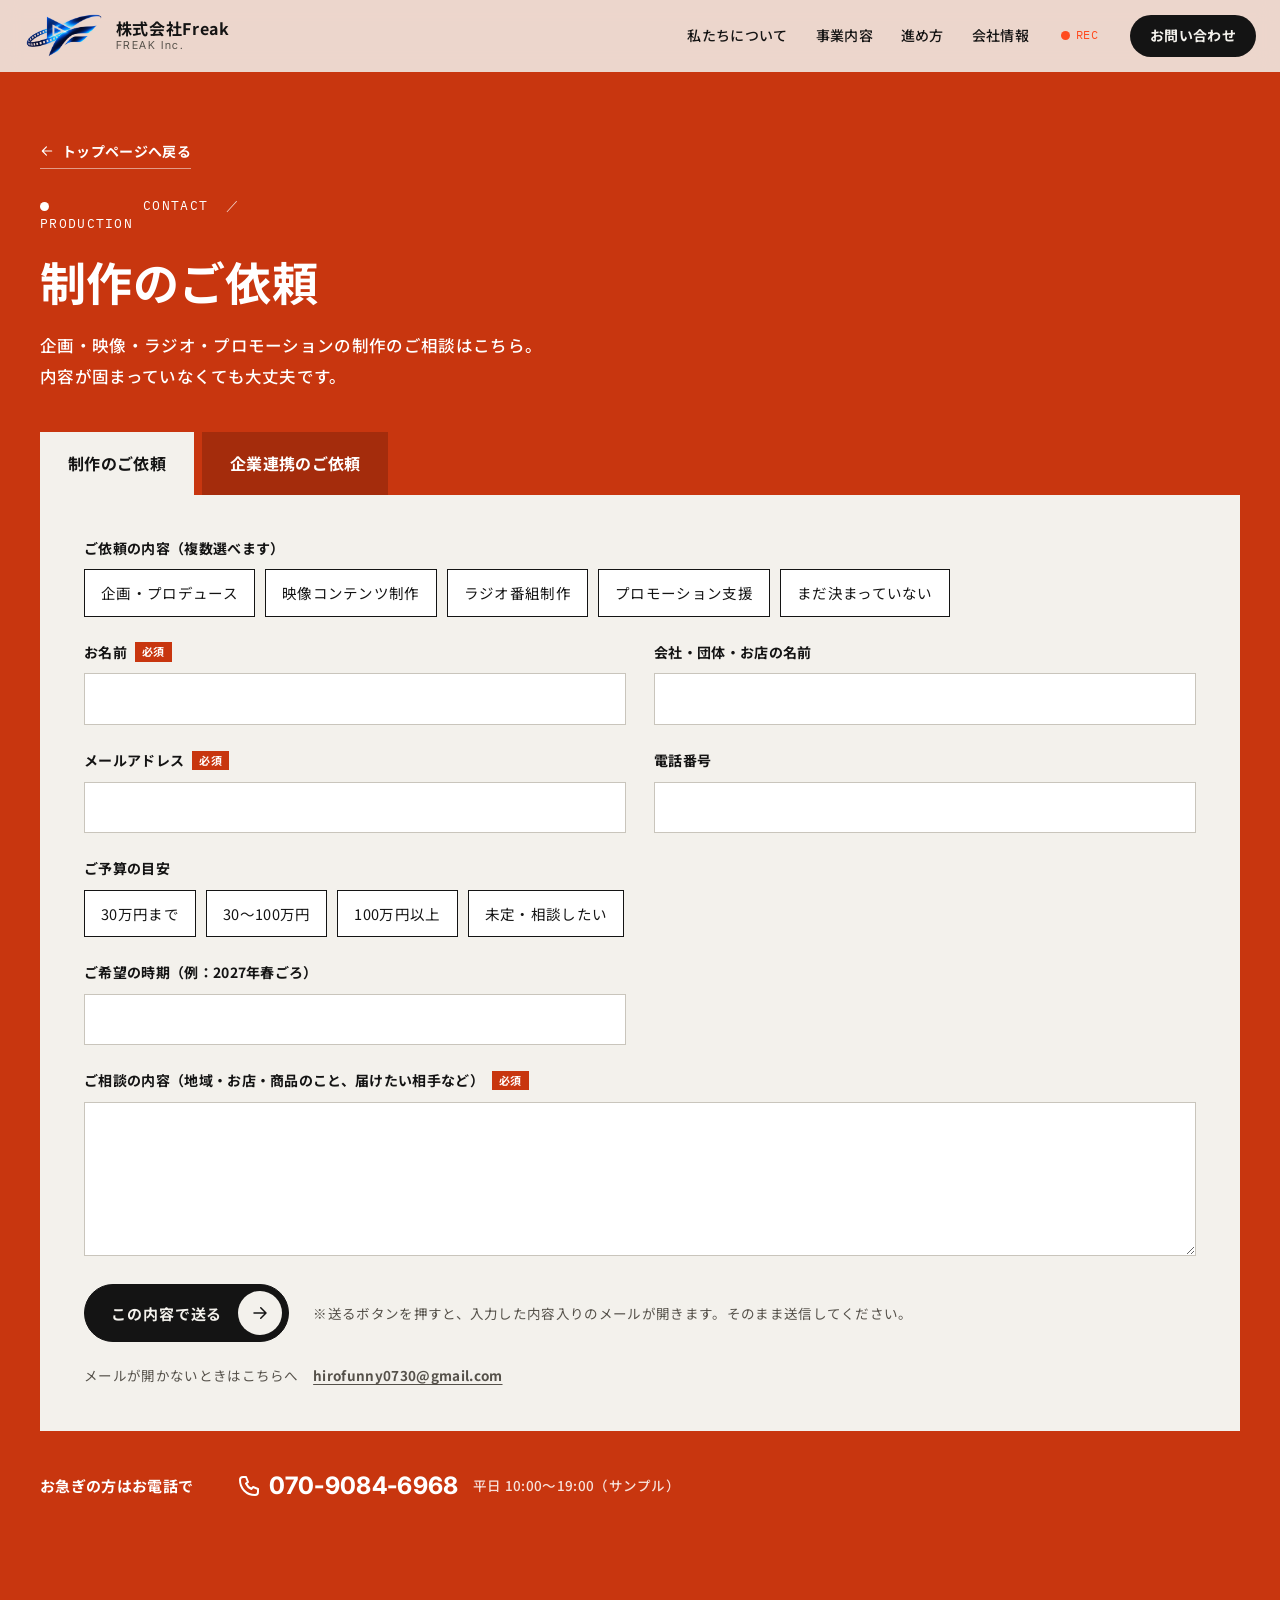
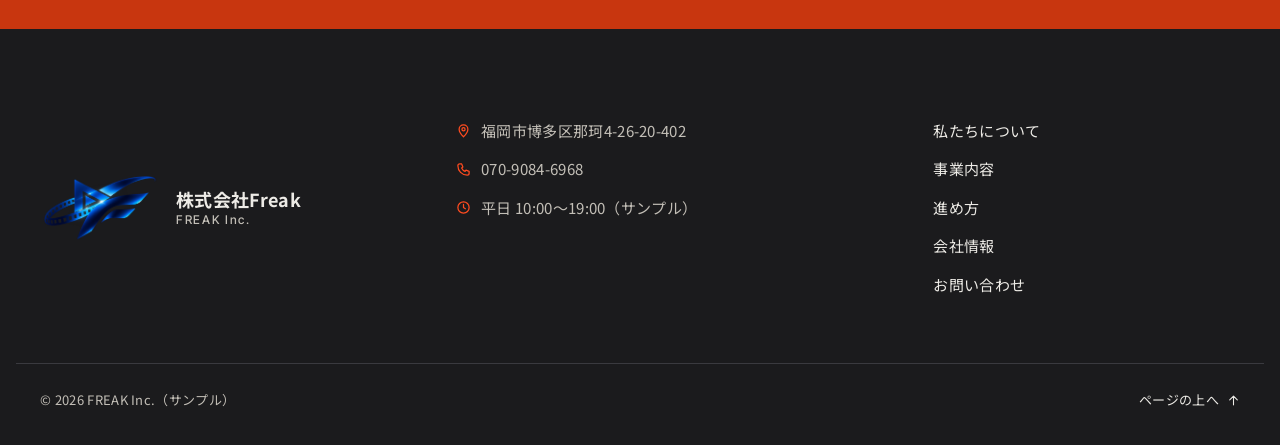
==== commit 397c89a6: "お問い合わせ先をメールに（フォーム2種）" ====
--- a/contact-make/index.html
+++ b/contact-make/index.html
@@ -9,7 +9,7 @@
 <link rel="preconnect" href="https://fonts.googleapis.com">
 <link rel="preconnect" href="https://fonts.gstatic.com" crossorigin>
 <link href="https://fonts.googleapis.com/css2?family=IBM+Plex+Mono:wght@500&amp;family=Inter+Tight:wght@500;600;700&amp;family=Noto+Sans+JP:wght@400;500;700&amp;display=swap" rel="stylesheet">
-<link rel="stylesheet" href="../theme/assets/main.css?v=20261114193028">
+<link rel="stylesheet" href="../theme/assets/main.css?v=20261114195220">
 </head>
 <body class="page tpl-freak">
 
@@ -61,7 +61,7 @@
 						<a class="cp-sw" href="../contact-partner/index.html"><span class="cms-field-p_label_form_tab_partner" data-cms-name="フォームの名前：企業連携のご依頼" data-cms-group="お問い合わせフォーム">企業連携のご依頼</span></a>
 					</nav>
 		<div class="ct-panel">
-			<form class="ct-fields" action="#" method="post" data-demo="1" novalidate>
+			<form class="ct-fields" action="#" method="post" data-demo="1" data-to="hirofunny0730@gmail.com" data-subject="【制作のご依頼】ホームページから" novalidate>
 		<fieldset class="ct-row ct-wide">
 		<legend><span class="cms-field-p_label_form_make_1" data-cms-name="項目名：制作のご依頼 1" data-cms-group="お問い合わせフォーム">ご依頼の内容（複数選べます）</span></legend>
 		<div class="ct-checks">
@@ -89,7 +89,8 @@
 				<label class="ct-row ct-wide"><span class="ct-lb"><span class="cms-field-p_label_form_make_8" data-cms-name="項目名：制作のご依頼 8" data-cms-group="お問い合わせフォーム">ご相談の内容（地域・お店・商品のこと、届けたい相手など）</span><em><span class="cms-field-p_label_form_req" data-cms-name="必須の印" data-cms-group="お問い合わせフォーム">必須</span></em></span><textarea name="message" rows="5" required></textarea></label>
 				<div class="ct-send ct-wide">
 		<button type="submit" class="btn"><span class="btn-txt cms-field-p_label_form_send" data-cms-name="送信ボタン" data-cms-group="お問い合わせフォーム">この内容で送る</span><span class="btn-dot" aria-hidden="true"><span class="btn-fill"></span><i class="wpp-ico wpp-ico-arrow-right btn-ico" aria-hidden="true"></i></span></button>
-		<p class="ct-note" role="status" aria-live="polite"><span class="cms-field-p_label_form_demo_note" data-cms-name="フォームの注意書き" data-cms-group="お問い合わせフォーム">※試作のため、このフォームはまだ送信されません。お急ぎの方はお電話でどうぞ。</span></p>
+		<p class="ct-note" role="status" aria-live="polite"><span class="cms-field-p_label_form_mail_note" data-cms-name="フォームの注意書き（メール）" data-cms-group="お問い合わせフォーム">※送るボタンを押すと、入力した内容入りのメールが開きます。そのまま送信してください。</span></p>
+		<p class="ct-mail"><span class="cms-field-p_label_form_mail_direct" data-cms-name="メールの案内" data-cms-group="お問い合わせフォーム">メールが開かないときはこちらへ</span>　<a href="mailto:hirofunny0730@gmail.com"><span class="cms-field-p_label_form_to" data-cms-name="届け先メールアドレス" data-cms-group="お問い合わせフォーム">hirofunny0730@gmail.com</span></a></p>
 	</div>
 </form>
 		</div>
@@ -121,6 +122,6 @@
 		<a class="ft-top" href="#main"><span class="cms-field-p_label_to_top" data-cms-name="ページの上へ戻るリンク" data-cms-group="フッター">ページの上へ</span><i class="wpp-ico wpp-ico-arrow-up" aria-hidden="true"></i></a>
 	</div>
 </footer>
-<script src="../theme/assets/main.js?v=20261114193028"></script>
+<script src="../theme/assets/main.js?v=20261114195220"></script>
 </body>
 </html>
--- a/theme/assets/main.css
+++ b/theme/assets/main.css
@@ -360,6 +360,8 @@
 .ct-send .btn{margin:0;cursor:pointer;font-family:inherit}
 .ct-note{font-size:13.5px;line-height:1.7;color:var(--mute)}
 .ct-note.is-on{color:#C8360F;font-weight:700}
+.ct-mail{margin-top:6px;font-size:13.5px;line-height:1.7;color:var(--mute)}
+.ct-mail a{color:inherit;font-weight:700;text-decoration:underline;text-underline-offset:3px;word-break:break-all}
 
 
 /* ---------- 2026-11-14 夜：ボタンと文字のデザイン ---------- */
@@ -381,17 +383,17 @@
 .kh-row dt{display:flex;align-items:baseline;gap:10px}
 .kh-row dt::before{content:"";flex:none;width:10px;height:2px;background:var(--rec);transform:translateY(-4px)}
 /* お問い合わせ：フォームへ進むボタン */
-/* フォームの入口をまとめて囲う＝生成りの札（四隅にファインダーの角）。2026-11-14 依頼者「全体をかこうなどして」 */
-.ct-go-panel{position:relative;padding:34px 36px 36px;background:var(--paper);color:var(--ink);box-shadow:0 18px 40px rgba(0,0,0,.18)}
-.ct-go-panel>.vf-c{width:22px;height:22px;border-color:var(--ink)}
-.ct-go-panel>.c-tl{top:12px;left:12px}.ct-go-panel>.c-tr{top:12px;right:12px}.ct-go-panel>.c-bl{bottom:12px;left:12px}.ct-go-panel>.c-br{bottom:12px;right:12px}
-.ct-go-head{display:flex;flex-wrap:wrap;align-items:center;gap:6px 14px;padding:0 0 18px;border-bottom:1px solid var(--ink)}
-.sec-cta .ct-go-head .rec-dot{width:10px;height:10px;background:var(--rec);animation-name:recBlink}
-.sec-cta .ct-form-head{font-size:clamp(19px,1.8vw,24px);letter-spacing:.08em;color:var(--ink)}
-.ct-go-note{margin-left:auto;font-size:14px;color:var(--mute)}
+/* フォームの入口＝朱の地にそのまま置く（見出しは白・下に白い細線）。入口の帯は上の電話の黒い枠と同じ作り（黒地＋内側の細い線）。2026-11-14 依頼者「アウェイ感がある」 */
+.ct-go-panel{position:relative}
+.ct-go-head{display:flex;flex-wrap:wrap;align-items:baseline;gap:6px 18px;padding:0 0 18px;border-bottom:1px solid rgba(255,255,255,.55)}
+.ct-go-kicker{display:flex;align-items:center;gap:8px;font-family:var(--mono);font-size:12px;letter-spacing:.16em;color:#fff}
+.sec-cta .ct-go-kicker .rec-dot{width:8px;height:8px}
+.sec-cta .ct-form-head{font-size:clamp(20px,1.9vw,26px);letter-spacing:.08em;color:#fff}
+.ct-go-note{margin-left:auto;font-size:14px;color:rgba(255,255,255,.88)}
 .ct-go-list{display:grid;grid-template-columns:1fr 1fr;gap:20px;margin-top:20px}
 /* フォームへの入口＝横長のファインダーの帯（左に写真の小窓・中に名前・右に矢印）。2026-11-14 夜 */
-.ct-go-btn{position:relative;display:grid;grid-template-columns:124px 1fr auto;align-items:center;gap:18px;padding:12px 18px 12px 12px;background:var(--ink);color:var(--paper);text-decoration:none;overflow:hidden;transition:transform .35s var(--ease),box-shadow .35s var(--ease)}
+.ct-go-btn{position:relative;display:grid;grid-template-columns:124px 1fr auto;align-items:center;gap:20px;padding:20px 28px 20px 20px;background:var(--ink);color:var(--paper);text-decoration:none;overflow:hidden;transition:transform .35s var(--ease),box-shadow .35s var(--ease)}
+.ct-go-btn::before{content:"";position:absolute;inset:10px;border:1px solid rgba(243,241,236,.18);pointer-events:none;z-index:1}
 .ct-go-btn::after{content:"";position:absolute;left:0;right:0;bottom:0;height:3px;background:var(--rec);transform:scaleX(0);transform-origin:left;transition:transform .5s var(--ease)}
 .ct-go-btn:hover{transform:translateY(-3px);box-shadow:0 16px 32px rgba(0,0,0,.25)}
 .ct-go-btn:hover::after{transform:scaleX(1)}
@@ -406,7 +408,7 @@
 .ct-go-body{display:flex;flex-direction:column;gap:6px;min-width:0}
 .ct-go-en{font-family:var(--mono);font-size:11.5px;letter-spacing:.16em;color:var(--rec)}
 .ct-go-title{font-size:clamp(20px,1.9vw,26px);font-weight:700;line-height:1.35;letter-spacing:.02em}
-.ct-go-lead{font-size:13px;line-height:1.7;color:#cfcac1;text-wrap:pretty}
+.ct-go-lead{font-size:13px;line-height:1.7;color:#cfcac1;text-wrap:pretty;word-break:keep-all;overflow-wrap:anywhere}
 .ct-go-arrow{position:relative;display:grid;place-items:center;width:46px;height:46px;border-radius:50%;border:1px solid rgba(243,241,236,.35);color:var(--paper);overflow:hidden;flex:none;transition:border-color .35s}
 .ct-go-arrow .btn-fill{background:var(--rec)}
 .ct-go-arrow .btn-ico{font-size:18px}
@@ -486,17 +488,15 @@
   .st-promise{grid-template-columns:1fr;gap:0;margin-top:56px}
   .st-promise li{padding:18px 0 18px 64px;flex-direction:row;align-items:baseline;gap:14px}
   .pr-no{top:14px;font-size:38px}
-  .ct-go-btn{grid-template-columns:72px 1fr auto;gap:10px;padding:8px 10px 8px 8px}
+  .ct-go-btn{grid-template-columns:84px 1fr auto;gap:12px;padding:14px 16px 14px 14px}
+  .ct-go-btn::before{inset:6px}
   .ct-go-ph{padding:4px}.ct-go-img{inset:4px}
   .ct-go-ph .vf-c{width:12px;height:12px}
   .ct-go-rec{left:9px;top:8px;font-size:10px}
   .ct-go-title{font-size:16.5px}
   .ct-go-lead{font-size:12.5px;line-height:1.6}
   .ct-go-arrow{width:32px;height:32px}
-  .ct-go-panel{padding:24px 12px 16px}
-  .ct-go-panel>.vf-c{width:16px;height:16px}
-  .ct-go-panel>.c-tl{top:8px;left:8px}.ct-go-panel>.c-tr{top:8px;right:8px}.ct-go-panel>.c-bl{bottom:8px;left:8px}.ct-go-panel>.c-br{bottom:8px;right:8px}
-  .ct-go-head{padding:0 4px 14px;gap:4px 10px}
+  .ct-go-head{padding:0 0 14px;gap:4px 12px}
   .ct-go-note{margin-left:0;flex-basis:100%;font-size:12.5px}
   .tl-list{grid-template-columns:1fr;gap:36px}
   .tl-item{padding-left:32px;border-left:1px solid var(--line)}
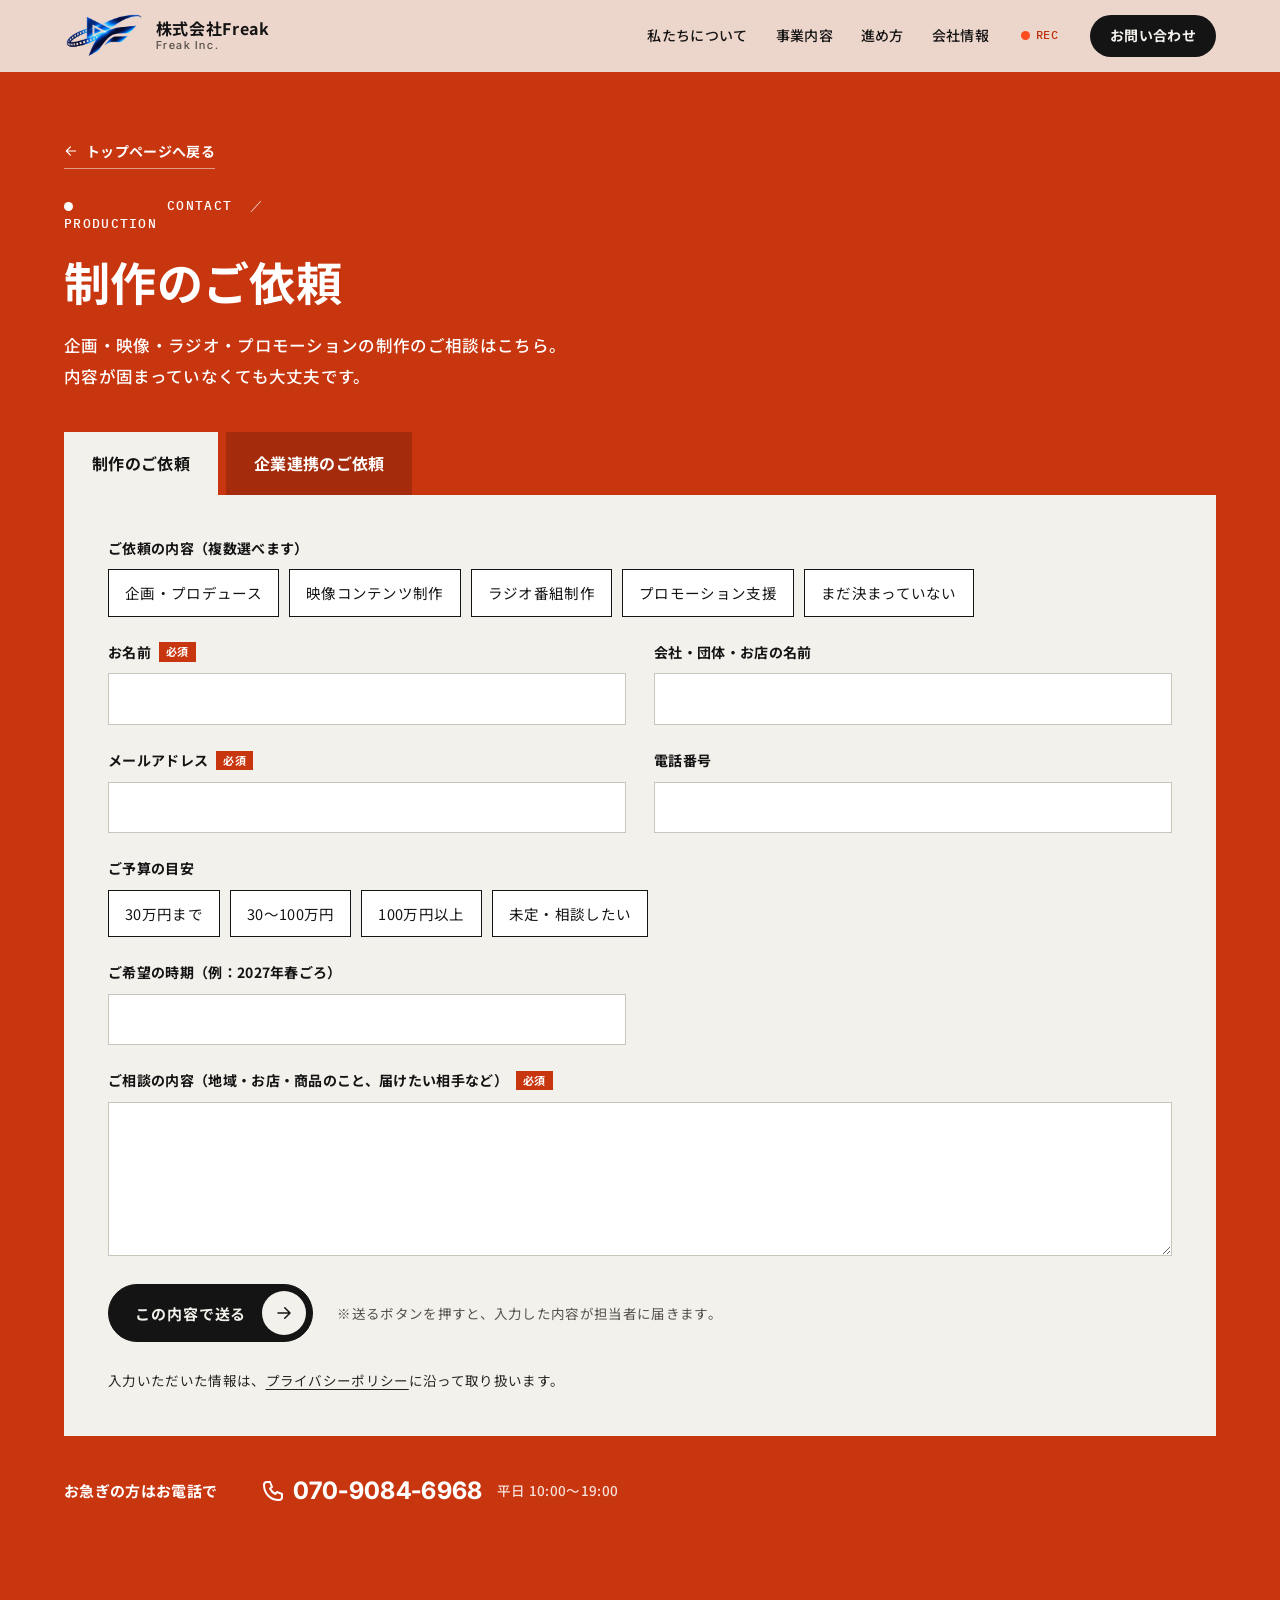
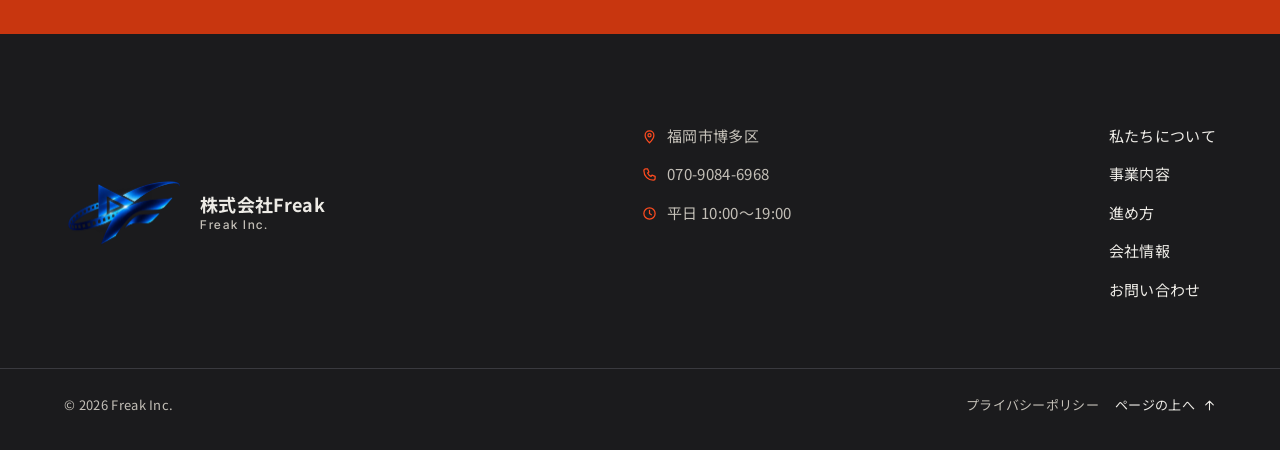
==== commit 1a704cef: "置き場を作り直し（番地入りの過去版を削除）" ====
--- a/contact-make/index.html
+++ b/contact-make/index.html
@@ -4,22 +4,39 @@
 <meta charset="UTF-8">
 <meta name="robots" content="noindex,nofollow">
 <meta name="viewport" content="width=device-width, initial-scale=1">
-<title>制作のご依頼 – 株式会社Freak</title>
-<style id="wpp-icons">:root{--wpp-ico-tel:url("data:image/svg+xml,%3Csvg%20xmlns='http://www.w3.org/2000/svg'%20viewBox='0%200%2024%2024'%20fill='none'%20stroke='currentColor'%20stroke-width='2'%20stroke-linecap='round'%20stroke-linejoin='round'%3E%3Cpath%20d='M6%203h3l2%205-2%201.5c1.2%202.6%203%204.4%205.5%205.5L16%2013l5%202v3a3%203%200%200%201-3%203C9.5%2021%203%2014.5%203%206a3%203%200%200%201%203-3z'/%3E%3C/svg%3E");--wpp-ico-mail:url("data:image/svg+xml,%3Csvg%20xmlns='http://www.w3.org/2000/svg'%20viewBox='0%200%2024%2024'%20fill='none'%20stroke='currentColor'%20stroke-width='2'%20stroke-linecap='round'%20stroke-linejoin='round'%3E%3Crect%20x='3'%20y='5'%20width='18'%20height='14'%20rx='2'/%3E%3Cpath%20d='M3%207l9%206%209-6'/%3E%3C/svg%3E");--wpp-ico-map-pin:url("data:image/svg+xml,%3Csvg%20xmlns='http://www.w3.org/2000/svg'%20viewBox='0%200%2024%2024'%20fill='none'%20stroke='currentColor'%20stroke-width='2'%20stroke-linecap='round'%20stroke-linejoin='round'%3E%3Cpath%20d='M12%2022s7-6.5%207-12a7%207%200%200%200-14%200c0%205.5%207%2012%207%2012z'/%3E%3Ccircle%20cx='12'%20cy='10'%20r='2.5'/%3E%3C/svg%3E");--wpp-ico-clock:url("data:image/svg+xml,%3Csvg%20xmlns='http://www.w3.org/2000/svg'%20viewBox='0%200%2024%2024'%20fill='none'%20stroke='currentColor'%20stroke-width='2'%20stroke-linecap='round'%20stroke-linejoin='round'%3E%3Ccircle%20cx='12'%20cy='12'%20r='9'/%3E%3Cpath%20d='M12%207v5l3%202'/%3E%3C/svg%3E");--wpp-ico-calendar:url("data:image/svg+xml,%3Csvg%20xmlns='http://www.w3.org/2000/svg'%20viewBox='0%200%2024%2024'%20fill='none'%20stroke='currentColor'%20stroke-width='2'%20stroke-linecap='round'%20stroke-linejoin='round'%3E%3Crect%20x='3'%20y='5'%20width='18'%20height='16'%20rx='2'/%3E%3Cpath%20d='M3%2010h18M8%203v4M16%203v4'/%3E%3C/svg%3E");--wpp-ico-home:url("data:image/svg+xml,%3Csvg%20xmlns='http://www.w3.org/2000/svg'%20viewBox='0%200%2024%2024'%20fill='none'%20stroke='currentColor'%20stroke-width='2'%20stroke-linecap='round'%20stroke-linejoin='round'%3E%3Cpath%20d='M3%2011l9-8%209%208M5%2010v10h14V10M10%2020v-6h4v6'/%3E%3C/svg%3E");--wpp-ico-building:url("data:image/svg+xml,%3Csvg%20xmlns='http://www.w3.org/2000/svg'%20viewBox='0%200%2024%2024'%20fill='none'%20stroke='currentColor'%20stroke-width='2'%20stroke-linecap='round'%20stroke-linejoin='round'%3E%3Crect%20x='4'%20y='3'%20width='16'%20height='18'/%3E%3Cpath%20d='M8%207h3M13%207h3M8%2011h3M13%2011h3M8%2015h3M13%2015h3M10%2021v-3h4v3'/%3E%3C/svg%3E");--wpp-ico-globe:url("data:image/svg+xml,%3Csvg%20xmlns='http://www.w3.org/2000/svg'%20viewBox='0%200%2024%2024'%20fill='none'%20stroke='currentColor'%20stroke-width='2'%20stroke-linecap='round'%20stroke-linejoin='round'%3E%3Ccircle%20cx='12'%20cy='12'%20r='9'/%3E%3Cpath%20d='M3%2012h18M12%203a14%2014%200%200%201%200%2018M12%203a14%2014%200%200%200%200%2018'/%3E%3C/svg%3E");--wpp-ico-car:url("data:image/svg+xml,%3Csvg%20xmlns='http://www.w3.org/2000/svg'%20viewBox='0%200%2024%2024'%20fill='none'%20stroke='currentColor'%20stroke-width='2'%20stroke-linecap='round'%20stroke-linejoin='round'%3E%3Cpath%20d='M3%2013l2-5h14l2%205v6H3zM3%2013h18'/%3E%3Ccircle%20cx='7'%20cy='17'%20r='1.5'/%3E%3Ccircle%20cx='17'%20cy='17'%20r='1.5'/%3E%3C/svg%3E");--wpp-ico-train:url("data:image/svg+xml,%3Csvg%20xmlns='http://www.w3.org/2000/svg'%20viewBox='0%200%2024%2024'%20fill='none'%20stroke='currentColor'%20stroke-width='2'%20stroke-linecap='round'%20stroke-linejoin='round'%3E%3Crect%20x='5'%20y='3'%20width='14'%20height='14'%20rx='3'/%3E%3Cpath%20d='M5%2010h14M8%2021l2-4M16%2021l-2-4'/%3E%3Ccircle%20cx='9'%20cy='14'%20r='1'/%3E%3Ccircle%20cx='15'%20cy='14'%20r='1'/%3E%3C/svg%3E");--wpp-ico-parking:url("data:image/svg+xml,%3Csvg%20xmlns='http://www.w3.org/2000/svg'%20viewBox='0%200%2024%2024'%20fill='none'%20stroke='currentColor'%20stroke-width='2'%20stroke-linecap='round'%20stroke-linejoin='round'%3E%3Crect%20x='3'%20y='3'%20width='18'%20height='18'%20rx='3'/%3E%3Cpath%20d='M9%2017V7h4a3%203%200%200%201%200%206H9'/%3E%3C/svg%3E");--wpp-ico-arrow-right:url("data:image/svg+xml,%3Csvg%20xmlns='http://www.w3.org/2000/svg'%20viewBox='0%200%2024%2024'%20fill='none'%20stroke='currentColor'%20stroke-width='2'%20stroke-linecap='round'%20stroke-linejoin='round'%3E%3Cpath%20d='M4%2012h16M13%205l7%207-7%207'/%3E%3C/svg%3E");--wpp-ico-arrow-left:url("data:image/svg+xml,%3Csvg%20xmlns='http://www.w3.org/2000/svg'%20viewBox='0%200%2024%2024'%20fill='none'%20stroke='currentColor'%20stroke-width='2'%20stroke-linecap='round'%20stroke-linejoin='round'%3E%3Cpath%20d='M20%2012H4M11%205l-7%207%207%207'/%3E%3C/svg%3E");--wpp-ico-arrow-up:url("data:image/svg+xml,%3Csvg%20xmlns='http://www.w3.org/2000/svg'%20viewBox='0%200%2024%2024'%20fill='none'%20stroke='currentColor'%20stroke-width='2'%20stroke-linecap='round'%20stroke-linejoin='round'%3E%3Cpath%20d='M12%2020V4M5%2011l7-7%207%207'/%3E%3C/svg%3E");--wpp-ico-arrow-down:url("data:image/svg+xml,%3Csvg%20xmlns='http://www.w3.org/2000/svg'%20viewBox='0%200%2024%2024'%20fill='none'%20stroke='currentColor'%20stroke-width='2'%20stroke-linecap='round'%20stroke-linejoin='round'%3E%3Cpath%20d='M12%204v16M5%2013l7%207%207-7'/%3E%3C/svg%3E");--wpp-ico-chevron-right:url("data:image/svg+xml,%3Csvg%20xmlns='http://www.w3.org/2000/svg'%20viewBox='0%200%2024%2024'%20fill='none'%20stroke='currentColor'%20stroke-width='2'%20stroke-linecap='round'%20stroke-linejoin='round'%3E%3Cpath%20d='M9%205l7%207-7%207'/%3E%3C/svg%3E");--wpp-ico-chevron-left:url("data:image/svg+xml,%3Csvg%20xmlns='http://www.w3.org/2000/svg'%20viewBox='0%200%2024%2024'%20fill='none'%20stroke='currentColor'%20stroke-width='2'%20stroke-linecap='round'%20stroke-linejoin='round'%3E%3Cpath%20d='M15%205l-7%207%207%207'/%3E%3C/svg%3E");--wpp-ico-chevron-down:url("data:image/svg+xml,%3Csvg%20xmlns='http://www.w3.org/2000/svg'%20viewBox='0%200%2024%2024'%20fill='none'%20stroke='currentColor'%20stroke-width='2'%20stroke-linecap='round'%20stroke-linejoin='round'%3E%3Cpath%20d='M5%209l7%207%207-7'/%3E%3C/svg%3E");--wpp-ico-chevron-up:url("data:image/svg+xml,%3Csvg%20xmlns='http://www.w3.org/2000/svg'%20viewBox='0%200%2024%2024'%20fill='none'%20stroke='currentColor'%20stroke-width='2'%20stroke-linecap='round'%20stroke-linejoin='round'%3E%3Cpath%20d='M5%2015l7-7%207%207'/%3E%3C/svg%3E");--wpp-ico-external:url("data:image/svg+xml,%3Csvg%20xmlns='http://www.w3.org/2000/svg'%20viewBox='0%200%2024%2024'%20fill='none'%20stroke='currentColor'%20stroke-width='2'%20stroke-linecap='round'%20stroke-linejoin='round'%3E%3Cpath%20d='M14%204h6v6M20%204l-9%209M19%2014v5a2%202%200%200%201-2%202H5a2%202%200%200%201-2-2V7a2%202%200%200%201%202-2h5'/%3E%3C/svg%3E");--wpp-ico-check:url("data:image/svg+xml,%3Csvg%20xmlns='http://www.w3.org/2000/svg'%20viewBox='0%200%2024%2024'%20fill='none'%20stroke='currentColor'%20stroke-width='2'%20stroke-linecap='round'%20stroke-linejoin='round'%3E%3Cpath%20d='M4%2012.5l5%205L20%206.5'/%3E%3C/svg%3E");--wpp-ico-plus:url("data:image/svg+xml,%3Csvg%20xmlns='http://www.w3.org/2000/svg'%20viewBox='0%200%2024%2024'%20fill='none'%20stroke='currentColor'%20stroke-width='2'%20stroke-linecap='round'%20stroke-linejoin='round'%3E%3Cpath%20d='M12%205v14M5%2012h14'/%3E%3C/svg%3E");--wpp-ico-minus:url("data:image/svg+xml,%3Csvg%20xmlns='http://www.w3.org/2000/svg'%20viewBox='0%200%2024%2024'%20fill='none'%20stroke='currentColor'%20stroke-width='2'%20stroke-linecap='round'%20stroke-linejoin='round'%3E%3Cpath%20d='M5%2012h14'/%3E%3C/svg%3E");--wpp-ico-close:url("data:image/svg+xml,%3Csvg%20xmlns='http://www.w3.org/2000/svg'%20viewBox='0%200%2024%2024'%20fill='none'%20stroke='currentColor'%20stroke-width='2'%20stroke-linecap='round'%20stroke-linejoin='round'%3E%3Cpath%20d='M6%206l12%2012M18%206L6%2018'/%3E%3C/svg%3E");--wpp-ico-menu:url("data:image/svg+xml,%3Csvg%20xmlns='http://www.w3.org/2000/svg'%20viewBox='0%200%2024%2024'%20fill='none'%20stroke='currentColor'%20stroke-width='2'%20stroke-linecap='round'%20stroke-linejoin='round'%3E%3Cpath%20d='M4%207h16M4%2012h16M4%2017h16'/%3E%3C/svg%3E");--wpp-ico-search:url("data:image/svg+xml,%3Csvg%20xmlns='http://www.w3.org/2000/svg'%20viewBox='0%200%2024%2024'%20fill='none'%20stroke='currentColor'%20stroke-width='2'%20stroke-linecap='round'%20stroke-linejoin='round'%3E%3Ccircle%20cx='11'%20cy='11'%20r='7'/%3E%3Cpath%20d='M20%2020l-4-4'/%3E%3C/svg%3E");--wpp-ico-info:url("data:image/svg+xml,%3Csvg%20xmlns='http://www.w3.org/2000/svg'%20viewBox='0%200%2024%2024'%20fill='none'%20stroke='currentColor'%20stroke-width='2'%20stroke-linecap='round'%20stroke-linejoin='round'%3E%3Ccircle%20cx='12'%20cy='12'%20r='9'/%3E%3Cpath%20d='M12%2011v5M12%208h.01'/%3E%3C/svg%3E");--wpp-ico-question:url("data:image/svg+xml,%3Csvg%20xmlns='http://www.w3.org/2000/svg'%20viewBox='0%200%2024%2024'%20fill='none'%20stroke='currentColor'%20stroke-width='2'%20stroke-linecap='round'%20stroke-linejoin='round'%3E%3Ccircle%20cx='12'%20cy='12'%20r='9'/%3E%3Cpath%20d='M9.5%209.5a2.5%202.5%200%200%201%205%200c0%201.5-2.5%202-2.5%203.5M12%2017h.01'/%3E%3C/svg%3E");--wpp-ico-alert:url("data:image/svg+xml,%3Csvg%20xmlns='http://www.w3.org/2000/svg'%20viewBox='0%200%2024%2024'%20fill='none'%20stroke='currentColor'%20stroke-width='2'%20stroke-linecap='round'%20stroke-linejoin='round'%3E%3Cpath%20d='M12%203l10%2018H2zM12%2010v4M12%2017h.01'/%3E%3C/svg%3E");--wpp-ico-link:url("data:image/svg+xml,%3Csvg%20xmlns='http://www.w3.org/2000/svg'%20viewBox='0%200%2024%2024'%20fill='none'%20stroke='currentColor'%20stroke-width='2'%20stroke-linecap='round'%20stroke-linejoin='round'%3E%3Cpath%20d='M10%2014a4%204%200%200%200%205.7%200l3-3a4%204%200%200%200-5.7-5.7l-1%201M14%2010a4%204%200%200%200-5.7%200l-3%203a4%204%200%200%200%205.7%205.7l1-1'/%3E%3C/svg%3E");--wpp-ico-download:url("data:image/svg+xml,%3Csvg%20xmlns='http://www.w3.org/2000/svg'%20viewBox='0%200%2024%2024'%20fill='none'%20stroke='currentColor'%20stroke-width='2'%20stroke-linecap='round'%20stroke-linejoin='round'%3E%3Cpath%20d='M12%203v12M6%2010l6%206%206-6M4%2021h16'/%3E%3C/svg%3E");--wpp-ico-send:url("data:image/svg+xml,%3Csvg%20xmlns='http://www.w3.org/2000/svg'%20viewBox='0%200%2024%2024'%20fill='none'%20stroke='currentColor'%20stroke-width='2'%20stroke-linecap='round'%20stroke-linejoin='round'%3E%3Cpath%20d='M21%203L10%2014M21%203l-7%2018-4-7-7-4z'/%3E%3C/svg%3E");--wpp-ico-play:url("data:image/svg+xml,%3Csvg%20xmlns='http://www.w3.org/2000/svg'%20viewBox='0%200%2024%2024'%20fill='none'%20stroke='currentColor'%20stroke-width='2'%20stroke-linecap='round'%20stroke-linejoin='round'%3E%3Cpath%20d='M7%204l13%208-13%208z'/%3E%3C/svg%3E");--wpp-ico-quote:url("data:image/svg+xml,%3Csvg%20xmlns='http://www.w3.org/2000/svg'%20viewBox='0%200%2024%2024'%20fill='none'%20stroke='currentColor'%20stroke-width='2'%20stroke-linecap='round'%20stroke-linejoin='round'%3E%3Cpath%20d='M6%207h5v6H6v2a2%202%200%200%200%202%202M14%207h5v6h-5v2a2%202%200%200%200%202%202'/%3E%3C/svg%3E");--wpp-ico-user:url("data:image/svg+xml,%3Csvg%20xmlns='http://www.w3.org/2000/svg'%20viewBox='0%200%2024%2024'%20fill='none'%20stroke='currentColor'%20stroke-width='2'%20stroke-linecap='round'%20stroke-linejoin='round'%3E%3Ccircle%20cx='12'%20cy='8'%20r='4'/%3E%3Cpath%20d='M4%2021a8%208%200%200%201%2016%200'/%3E%3C/svg%3E");--wpp-ico-users:url("data:image/svg+xml,%3Csvg%20xmlns='http://www.w3.org/2000/svg'%20viewBox='0%200%2024%2024'%20fill='none'%20stroke='currentColor'%20stroke-width='2'%20stroke-linecap='round'%20stroke-linejoin='round'%3E%3Ccircle%20cx='9'%20cy='8'%20r='3.5'/%3E%3Cpath%20d='M2%2020a7%207%200%200%201%2014%200M16%204.5a3.5%203.5%200%200%201%200%207M22%2020a7%207%200%200%200-5-6.7'/%3E%3C/svg%3E");--wpp-ico-star:url("data:image/svg+xml,%3Csvg%20xmlns='http://www.w3.org/2000/svg'%20viewBox='0%200%2024%2024'%20fill='none'%20stroke='currentColor'%20stroke-width='2'%20stroke-linecap='round'%20stroke-linejoin='round'%3E%3Cpath%20d='M12%203l2.8%205.9%206.4.8-4.7%204.5%201.2%206.4L12%2017.5l-5.7%203.1%201.2-6.4-4.7-4.5%206.4-.8z'/%3E%3C/svg%3E");--wpp-ico-heart:url("data:image/svg+xml,%3Csvg%20xmlns='http://www.w3.org/2000/svg'%20viewBox='0%200%2024%2024'%20fill='none'%20stroke='currentColor'%20stroke-width='2'%20stroke-linecap='round'%20stroke-linejoin='round'%3E%3Cpath%20d='M12%2020s-7.5-4.6-9-9.3A4.6%204.6%200%200%201%2012%207a4.6%204.6%200%200%201%209%203.7c-1.5%204.7-9%209.3-9%209.3z'/%3E%3C/svg%3E");--wpp-ico-thumbs-up:url("data:image/svg+xml,%3Csvg%20xmlns='http://www.w3.org/2000/svg'%20viewBox='0%200%2024%2024'%20fill='none'%20stroke='currentColor'%20stroke-width='2'%20stroke-linecap='round'%20stroke-linejoin='round'%3E%3Cpath%20d='M7%2011v10H3V11zM7%2011l4-8c2%200%203%201%203%203v3h5a2%202%200%200%201%202%202l-1.5%208a2%202%200%200%201-2%202H7'/%3E%3C/svg%3E");--wpp-ico-award:url("data:image/svg+xml,%3Csvg%20xmlns='http://www.w3.org/2000/svg'%20viewBox='0%200%2024%2024'%20fill='none'%20stroke='currentColor'%20stroke-width='2'%20stroke-linecap='round'%20stroke-linejoin='round'%3E%3Ccircle%20cx='12'%20cy='9'%20r='6'/%3E%3Cpath%20d='M8.5%2014l-1.5%207%205-3%205%203-1.5-7'/%3E%3C/svg%3E");--wpp-ico-shield:url("data:image/svg+xml,%3Csvg%20xmlns='http://www.w3.org/2000/svg'%20viewBox='0%200%2024%2024'%20fill='none'%20stroke='currentColor'%20stroke-width='2'%20stroke-linecap='round'%20stroke-linejoin='round'%3E%3Cpath%20d='M12%203l8%203v6c0%205-3.5%208-8%209-4.5-1-8-4-8-9V6z'/%3E%3C/svg%3E");--wpp-ico-cart:url("data:image/svg+xml,%3Csvg%20xmlns='http://www.w3.org/2000/svg'%20viewBox='0%200%2024%2024'%20fill='none'%20stroke='currentColor'%20stroke-width='2'%20stroke-linecap='round'%20stroke-linejoin='round'%3E%3Ccircle%20cx='9'%20cy='20'%20r='1.5'/%3E%3Ccircle%20cx='18'%20cy='20'%20r='1.5'/%3E%3Cpath%20d='M2%203h3l2.5%2011h11L21%207H6'/%3E%3C/svg%3E");--wpp-ico-tag:url("data:image/svg+xml,%3Csvg%20xmlns='http://www.w3.org/2000/svg'%20viewBox='0%200%2024%2024'%20fill='none'%20stroke='currentColor'%20stroke-width='2'%20stroke-linecap='round'%20stroke-linejoin='round'%3E%3Cpath%20d='M3%203h8l10%2010-8%208L3%2011z'/%3E%3Ccircle%20cx='8'%20cy='8'%20r='1.5'/%3E%3C/svg%3E");--wpp-ico-gift:url("data:image/svg+xml,%3Csvg%20xmlns='http://www.w3.org/2000/svg'%20viewBox='0%200%2024%2024'%20fill='none'%20stroke='currentColor'%20stroke-width='2'%20stroke-linecap='round'%20stroke-linejoin='round'%3E%3Crect%20x='3'%20y='9'%20width='18'%20height='12'%20rx='1'/%3E%3Cpath%20d='M12%209v12M3%2013h18M7.5%209a2.5%202.5%200%201%201%202.5-2.5C10%208%2012%209%2012%209s2-1%202-2.5A2.5%202.5%200%201%201%2016.5%209'/%3E%3C/svg%3E");--wpp-ico-yen:url("data:image/svg+xml,%3Csvg%20xmlns='http://www.w3.org/2000/svg'%20viewBox='0%200%2024%2024'%20fill='none'%20stroke='currentColor'%20stroke-width='2'%20stroke-linecap='round'%20stroke-linejoin='round'%3E%3Cpath%20d='M7%204l5%207%205-7M12%2011v9M8%2013h8M8%2016h8'/%3E%3C/svg%3E");--wpp-ico-camera:url("data:image/svg+xml,%3Csvg%20xmlns='http://www.w3.org/2000/svg'%20viewBox='0%200%2024%2024'%20fill='none'%20stroke='currentColor'%20stroke-width='2'%20stroke-linecap='round'%20stroke-linejoin='round'%3E%3Cpath%20d='M4%208h3l2-3h6l2%203h3v12H4z'/%3E%3Ccircle%20cx='12'%20cy='13'%20r='3.5'/%3E%3C/svg%3E");--wpp-ico-image:url("data:image/svg+xml,%3Csvg%20xmlns='http://www.w3.org/2000/svg'%20viewBox='0%200%2024%2024'%20fill='none'%20stroke='currentColor'%20stroke-width='2'%20stroke-linecap='round'%20stroke-linejoin='round'%3E%3Crect%20x='3'%20y='4'%20width='18'%20height='16'%20rx='2'/%3E%3Ccircle%20cx='8.5'%20cy='9'%20r='1.5'/%3E%3Cpath%20d='M21%2016l-5-5-9%209'/%3E%3C/svg%3E");--wpp-ico-chat:url("data:image/svg+xml,%3Csvg%20xmlns='http://www.w3.org/2000/svg'%20viewBox='0%200%2024%2024'%20fill='none'%20stroke='currentColor'%20stroke-width='2'%20stroke-linecap='round'%20stroke-linejoin='round'%3E%3Cpath%20d='M4%205h16v11H9l-5%204z'/%3E%3C/svg%3E");--wpp-ico-file:url("data:image/svg+xml,%3Csvg%20xmlns='http://www.w3.org/2000/svg'%20viewBox='0%200%2024%2024'%20fill='none'%20stroke='currentColor'%20stroke-width='2'%20stroke-linecap='round'%20stroke-linejoin='round'%3E%3Cpath%20d='M6%202h8l5%205v15H6zM14%202v5h5M9%2013h6M9%2017h6'/%3E%3C/svg%3E");--wpp-ico-pen:url("data:image/svg+xml,%3Csvg%20xmlns='http://www.w3.org/2000/svg'%20viewBox='0%200%2024%2024'%20fill='none'%20stroke='currentColor'%20stroke-width='2'%20stroke-linecap='round'%20stroke-linejoin='round'%3E%3Cpath%20d='M4%2020l4-1L19%208l-3-3L5%2016z'/%3E%3C/svg%3E");--wpp-ico-lock:url("data:image/svg+xml,%3Csvg%20xmlns='http://www.w3.org/2000/svg'%20viewBox='0%200%2024%2024'%20fill='none'%20stroke='currentColor'%20stroke-width='2'%20stroke-linecap='round'%20stroke-linejoin='round'%3E%3Crect%20x='5'%20y='11'%20width='14'%20height='10'%20rx='2'/%3E%3Cpath%20d='M8%2011V7a4%204%200%200%201%208%200v4'/%3E%3C/svg%3E");--wpp-ico-truck:url("data:image/svg+xml,%3Csvg%20xmlns='http://www.w3.org/2000/svg'%20viewBox='0%200%2024%2024'%20fill='none'%20stroke='currentColor'%20stroke-width='2'%20stroke-linecap='round'%20stroke-linejoin='round'%3E%3Cpath%20d='M2%206h12v10H2zM14%2010h4l3%203v3h-7z'/%3E%3Ccircle%20cx='6'%20cy='18'%20r='2'/%3E%3Ccircle%20cx='17'%20cy='18'%20r='2'/%3E%3C/svg%3E");--wpp-ico-wrench:url("data:image/svg+xml,%3Csvg%20xmlns='http://www.w3.org/2000/svg'%20viewBox='0%200%2024%2024'%20fill='none'%20stroke='currentColor'%20stroke-width='2'%20stroke-linecap='round'%20stroke-linejoin='round'%3E%3Cpath%20d='M21%207a5%205%200%200%201-6.7%204.7L7%2019l-2-2%207.3-7.3A5%205%200%200%201%2017%203l-3%203%201%201%203-3z'/%3E%3C/svg%3E");--wpp-ico-bulb:url("data:image/svg+xml,%3Csvg%20xmlns='http://www.w3.org/2000/svg'%20viewBox='0%200%2024%2024'%20fill='none'%20stroke='currentColor'%20stroke-width='2'%20stroke-linecap='round'%20stroke-linejoin='round'%3E%3Cpath%20d='M9%2018h6M10%2021h4M8.5%2014a6%206%200%201%201%207%200c-.8.7-1.5%201.5-1.5%202.5v1.5h-4v-1.5c0-1-.7-1.8-1.5-2.5z'/%3E%3C/svg%3E");--wpp-ico-leaf:url("data:image/svg+xml,%3Csvg%20xmlns='http://www.w3.org/2000/svg'%20viewBox='0%200%2024%2024'%20fill='none'%20stroke='currentColor'%20stroke-width='2'%20stroke-linecap='round'%20stroke-linejoin='round'%3E%3Cpath%20d='M4%2020C4%209%2012%204%2021%204c0%209-5%2017-16%2016M4%2020c3-5%207-8%2011-11'/%3E%3C/svg%3E");--wpp-ico-sun:url("data:image/svg+xml,%3Csvg%20xmlns='http://www.w3.org/2000/svg'%20viewBox='0%200%2024%2024'%20fill='none'%20stroke='currentColor'%20stroke-width='2'%20stroke-linecap='round'%20stroke-linejoin='round'%3E%3Ccircle%20cx='12'%20cy='12'%20r='4'/%3E%3Cpath%20d='M12%202v3M12%2019v3M2%2012h3M19%2012h3M5%205l2%202M17%2017l2%202M5%2019l2-2M17%207l2-2'/%3E%3C/svg%3E");--wpp-ico-coffee:url("data:image/svg+xml,%3Csvg%20xmlns='http://www.w3.org/2000/svg'%20viewBox='0%200%2024%2024'%20fill='none'%20stroke='currentColor'%20stroke-width='2'%20stroke-linecap='round'%20stroke-linejoin='round'%3E%3Cpath%20d='M4%208h13v6a4%204%200%200%201-4%204H8a4%204%200%200%201-4-4zM17%209h2a2%202%200%200%201%200%204h-2M6%2021h12'/%3E%3C/svg%3E");--wpp-ico-bed:url("data:image/svg+xml,%3Csvg%20xmlns='http://www.w3.org/2000/svg'%20viewBox='0%200%2024%2024'%20fill='none'%20stroke='currentColor'%20stroke-width='2'%20stroke-linecap='round'%20stroke-linejoin='round'%3E%3Cpath%20d='M3%2018V8M3%2012h18v6M3%2016h18'/%3E%3Ccircle%20cx='7'%20cy='10'%20r='1.5'/%3E%3C/svg%3E");--wpp-ico-scissors:url("data:image/svg+xml,%3Csvg%20xmlns='http://www.w3.org/2000/svg'%20viewBox='0%200%2024%2024'%20fill='none'%20stroke='currentColor'%20stroke-width='2'%20stroke-linecap='round'%20stroke-linejoin='round'%3E%3Ccircle%20cx='6'%20cy='6'%20r='3'/%3E%3Ccircle%20cx='6'%20cy='18'%20r='3'/%3E%3Cpath%20d='M20%204L8.5%2015.5M8.5%208.5L20%2020'/%3E%3C/svg%3E");--wpp-ico-stethoscope:url("data:image/svg+xml,%3Csvg%20xmlns='http://www.w3.org/2000/svg'%20viewBox='0%200%2024%2024'%20fill='none'%20stroke='currentColor'%20stroke-width='2'%20stroke-linecap='round'%20stroke-linejoin='round'%3E%3Cpath%20d='M5%203v6a5%205%200%200%200%2010%200V3M10%2014v3a4%204%200%200%200%208%200v-2'/%3E%3Ccircle%20cx='18'%20cy='13'%20r='2'/%3E%3C/svg%3E");--wpp-ico-instagram:url("data:image/svg+xml,%3Csvg%20xmlns='http://www.w3.org/2000/svg'%20viewBox='0%200%2024%2024'%20fill='none'%20stroke='currentColor'%20stroke-width='2'%20stroke-linecap='round'%20stroke-linejoin='round'%3E%3Crect%20x='3'%20y='3'%20width='18'%20height='18'%20rx='5'/%3E%3Ccircle%20cx='12'%20cy='12'%20r='4'/%3E%3Cpath%20d='M17.5%206.5h.01'/%3E%3C/svg%3E")}.wpp-ico{display:inline-block;width:1em;height:1em;vertical-align:-.15em;flex:0 0 auto;background-color:currentColor;-webkit-mask:var(--ico) center/contain no-repeat;mask:var(--ico) center/contain no-repeat}.wpp-ico-tel{--ico:var(--wpp-ico-tel)}.wpp-ico-mail{--ico:var(--wpp-ico-mail)}.wpp-ico-map-pin{--ico:var(--wpp-ico-map-pin)}.wpp-ico-clock{--ico:var(--wpp-ico-clock)}.wpp-ico-calendar{--ico:var(--wpp-ico-calendar)}.wpp-ico-home{--ico:var(--wpp-ico-home)}.wpp-ico-building{--ico:var(--wpp-ico-building)}.wpp-ico-globe{--ico:var(--wpp-ico-globe)}.wpp-ico-car{--ico:var(--wpp-ico-car)}.wpp-ico-train{--ico:var(--wpp-ico-train)}.wpp-ico-parking{--ico:var(--wpp-ico-parking)}.wpp-ico-arrow-right{--ico:var(--wpp-ico-arrow-right)}.wpp-ico-arrow-left{--ico:var(--wpp-ico-arrow-left)}.wpp-ico-arrow-up{--ico:var(--wpp-ico-arrow-up)}.wpp-ico-arrow-down{--ico:var(--wpp-ico-arrow-down)}.wpp-ico-chevron-right{--ico:var(--wpp-ico-chevron-right)}.wpp-ico-chevron-left{--ico:var(--wpp-ico-chevron-left)}.wpp-ico-chevron-down{--ico:var(--wpp-ico-chevron-down)}.wpp-ico-chevron-up{--ico:var(--wpp-ico-chevron-up)}.wpp-ico-external{--ico:var(--wpp-ico-external)}.wpp-ico-check{--ico:var(--wpp-ico-check)}.wpp-ico-plus{--ico:var(--wpp-ico-plus)}.wpp-ico-minus{--ico:var(--wpp-ico-minus)}.wpp-ico-close{--ico:var(--wpp-ico-close)}.wpp-ico-menu{--ico:var(--wpp-ico-menu)}.wpp-ico-search{--ico:var(--wpp-ico-search)}.wpp-ico-info{--ico:var(--wpp-ico-info)}.wpp-ico-question{--ico:var(--wpp-ico-question)}.wpp-ico-alert{--ico:var(--wpp-ico-alert)}.wpp-ico-link{--ico:var(--wpp-ico-link)}.wpp-ico-download{--ico:var(--wpp-ico-download)}.wpp-ico-send{--ico:var(--wpp-ico-send)}.wpp-ico-play{--ico:var(--wpp-ico-play)}.wpp-ico-quote{--ico:var(--wpp-ico-quote)}.wpp-ico-user{--ico:var(--wpp-ico-user)}.wpp-ico-users{--ico:var(--wpp-ico-users)}.wpp-ico-star{--ico:var(--wpp-ico-star)}.wpp-ico-heart{--ico:var(--wpp-ico-heart)}.wpp-ico-thumbs-up{--ico:var(--wpp-ico-thumbs-up)}.wpp-ico-award{--ico:var(--wpp-ico-award)}.wpp-ico-shield{--ico:var(--wpp-ico-shield)}.wpp-ico-cart{--ico:var(--wpp-ico-cart)}.wpp-ico-tag{--ico:var(--wpp-ico-tag)}.wpp-ico-gift{--ico:var(--wpp-ico-gift)}.wpp-ico-yen{--ico:var(--wpp-ico-yen)}.wpp-ico-camera{--ico:var(--wpp-ico-camera)}.wpp-ico-image{--ico:var(--wpp-ico-image)}.wpp-ico-chat{--ico:var(--wpp-ico-chat)}.wpp-ico-file{--ico:var(--wpp-ico-file)}.wpp-ico-pen{--ico:var(--wpp-ico-pen)}.wpp-ico-lock{--ico:var(--wpp-ico-lock)}.wpp-ico-truck{--ico:var(--wpp-ico-truck)}.wpp-ico-wrench{--ico:var(--wpp-ico-wrench)}.wpp-ico-bulb{--ico:var(--wpp-ico-bulb)}.wpp-ico-leaf{--ico:var(--wpp-ico-leaf)}.wpp-ico-sun{--ico:var(--wpp-ico-sun)}.wpp-ico-coffee{--ico:var(--wpp-ico-coffee)}.wpp-ico-bed{--ico:var(--wpp-ico-bed)}.wpp-ico-scissors{--ico:var(--wpp-ico-scissors)}.wpp-ico-stethoscope{--ico:var(--wpp-ico-stethoscope)}.wpp-ico-instagram{--ico:var(--wpp-ico-instagram)}</style>
-<link rel="preconnect" href="https://fonts.googleapis.com">
-<link rel="preconnect" href="https://fonts.gstatic.com" crossorigin>
-<link href="https://fonts.googleapis.com/css2?family=IBM+Plex+Mono:wght@500&amp;family=Inter+Tight:wght@500;600;700&amp;family=Noto+Sans+JP:wght@400;500;700&amp;display=swap" rel="stylesheet">
-<link rel="stylesheet" href="../theme/assets/main.css?v=20261114195220">
+<title>制作のご依頼 | 株式会社Freak</title>
+<meta name="description" content="株式会社Freakへの制作のご依頼はこちらのフォームから。企画・プロデュース、映像コンテンツ制作、ラジオ番組制作、プロモーション支援のご相談を受け付けています。内容が固まっていなくても大丈夫です。地域・お店・商品のこと、届けたい相手などをお聞かせください。福岡・博多を拠点に、九州を中心として全国のご相談を承ります。">
+<link rel="canonical" href="https://freak-inc.co.jp/contact-make/">
+<meta property="og:site_name" content="株式会社Freak">
+<meta property="og:title" content="制作のご依頼 | 株式会社Freak">
+<meta property="og:description" content="株式会社Freakへの制作のご依頼はこちらのフォームから。企画・プロデュース、映像コンテンツ制作、ラジオ番組制作、プロモーション支援のご相談を受け付けています。内容が固まっていなくても大丈夫です。地域・お店・商品のこと、届けたい相手などをお聞かせください。福岡・博多を拠点に、九州を中心として全国のご相談を承ります。">
+<meta property="og:type" content="website">
+<meta property="og:url" content="https://freak-inc.co.jp/contact-make/">
+<meta property="og:image" content="https://freak-inc.co.jp/ogp.jpg">
+<meta property="og:image:width" content="1200">
+<meta property="og:image:height" content="630">
+<meta property="og:locale" content="ja_JP">
+<meta name="twitter:card" content="summary_large_image">
+<link rel="icon" href="../favicon.ico" sizes="any">
+<link rel="icon" type="image/png" sizes="32x32" href="../favicon-32.png">
+<link rel="icon" type="image/png" sizes="16x16" href="../favicon-16.png">
+<link rel="apple-touch-icon" href="../apple-touch-icon.png">
+<link rel="manifest" href="../site.webmanifest">
+<meta name="theme-color" content="#F3F1EC">
+<script type="application/ld+json">{"@context": "https://schema.org", "@graph": [{"@type": "Organization", "@id": "https://freak-inc.co.jp/#org", "name": "株式会社Freak", "alternateName": "Freak Inc.", "url": "https://freak-inc.co.jp/", "logo": "https://freak-inc.co.jp/icon-512.png", "image": "https://freak-inc.co.jp/ogp.jpg", "telephone": "+81-70-9084-6968", "address": {"@type": "PostalAddress", "addressRegion": "福岡県", "addressLocality": "福岡市博多区", "addressCountry": "JP"}}, {"@type": "BreadcrumbList", "itemListElement": [{"@type": "ListItem", "position": 1, "name": "トップ", "item": "https://freak-inc.co.jp/"}, {"@type": "ListItem", "position": 2, "name": "制作のご依頼", "item": "https://freak-inc.co.jp/contact-make/"}]}]}</script>
+<link rel="preload" as="font" type="font/woff2" crossorigin href="../theme/assets/fonts/notosansjp-0858948a13.woff2">
+<link rel="stylesheet" href="../theme/assets/main.css?v=20261120201753">
+<link rel="stylesheet" href="../theme/assets/extra.css?v=20261120201753">
 </head>
 <body class="page tpl-freak">
 
 
 <header id="hdr" class="site-header">
 	<a href="../index.html" class="brand">
-				<span class="brand-logo cms-field-p_logo_visual"><img src="../site/photos/logo.png" alt="株式会社Freak ロゴ" width="1000" height="551"></span>
+				<span class="brand-logo cms-field-p_logo_visual"><img src="../site/photos/logo.webp" alt="株式会社Freak ロゴ" width="1000" height="551"></span>
 				<span class="brand-text">
 			<span class="brand-name cms-field-p_site_name">株式会社Freak</span>
-						<small class="brand-sub cms-field-p_site_name_en">FREAK Inc.</small>
+						<small class="brand-sub cms-field-p_site_name_en">Freak Inc.</small>
 					</span>
 	</a>
 
@@ -61,7 +78,7 @@
 						<a class="cp-sw" href="../contact-partner/index.html"><span class="cms-field-p_label_form_tab_partner" data-cms-name="フォームの名前：企業連携のご依頼" data-cms-group="お問い合わせフォーム">企業連携のご依頼</span></a>
 					</nav>
 		<div class="ct-panel">
-			<form class="ct-fields" action="#" method="post" data-demo="1" data-to="hirofunny0730@gmail.com" data-subject="【制作のご依頼】ホームページから" novalidate>
+			<form class="ct-fields" action="#" method="post" data-demo="1" data-form="make" data-endpoint="https://script.google.com/macros/s/AKfycbxgOIHmyO74E1agM0dbHS76Qap33Io7q1uDFh0VzlFFe5ZRHz0AFKBVhpiaC3exasnh/exec" novalidate>
 		<fieldset class="ct-row ct-wide">
 		<legend><span class="cms-field-p_label_form_make_1" data-cms-name="項目名：制作のご依頼 1" data-cms-group="お問い合わせフォーム">ご依頼の内容（複数選べます）</span></legend>
 		<div class="ct-checks">
@@ -87,14 +104,15 @@
 	</fieldset>
 				<label class="ct-row"><span class="ct-lb"><span class="cms-field-p_label_form_make_7" data-cms-name="項目名：制作のご依頼 7" data-cms-group="お問い合わせフォーム">ご希望の時期（例：2027年春ごろ）</span></span><input type="text" name="when" autocomplete="off"></label>
 				<label class="ct-row ct-wide"><span class="ct-lb"><span class="cms-field-p_label_form_make_8" data-cms-name="項目名：制作のご依頼 8" data-cms-group="お問い合わせフォーム">ご相談の内容（地域・お店・商品のこと、届けたい相手など）</span><em><span class="cms-field-p_label_form_req" data-cms-name="必須の印" data-cms-group="お問い合わせフォーム">必須</span></em></span><textarea name="message" rows="5" required></textarea></label>
-				<div class="ct-send ct-wide">
+				<p class="ct-hp" aria-hidden="true"><input type="text" name="hp_url" tabindex="-1" autocomplete="off"></p>
+	<div class="ct-send ct-wide">
 		<button type="submit" class="btn"><span class="btn-txt cms-field-p_label_form_send" data-cms-name="送信ボタン" data-cms-group="お問い合わせフォーム">この内容で送る</span><span class="btn-dot" aria-hidden="true"><span class="btn-fill"></span><i class="wpp-ico wpp-ico-arrow-right btn-ico" aria-hidden="true"></i></span></button>
-		<p class="ct-note" role="status" aria-live="polite"><span class="cms-field-p_label_form_mail_note" data-cms-name="フォームの注意書き（メール）" data-cms-group="お問い合わせフォーム">※送るボタンを押すと、入力した内容入りのメールが開きます。そのまま送信してください。</span></p>
-		<p class="ct-mail"><span class="cms-field-p_label_form_mail_direct" data-cms-name="メールの案内" data-cms-group="お問い合わせフォーム">メールが開かないときはこちらへ</span>　<a href="mailto:hirofunny0730@gmail.com"><span class="cms-field-p_label_form_to" data-cms-name="届け先メールアドレス" data-cms-group="お問い合わせフォーム">hirofunny0730@gmail.com</span></a></p>
+		<p class="ct-note" role="status" aria-live="polite"><span class="cms-field-p_label_form_save_note" data-cms-name="フォームの注意書き（保存）" data-cms-group="お問い合わせフォーム">※送るボタンを押すと、入力した内容が担当者に届きます。</span></p>
+		<p class="ct-pp"><span class="cms-field-p_label_form_pp_note" data-cms-name="プライバシーポリシーの案内（前）" data-cms-group="お問い合わせフォーム">入力いただいた情報は、</span><a href="../privacy/index.html" target="_blank" rel="noopener"><span class="cms-field-p_label_form_pp_link" data-cms-name="プライバシーポリシーのリンク" data-cms-group="お問い合わせフォーム">プライバシーポリシー</span></a><span class="cms-field-p_label_form_pp_note2" data-cms-name="プライバシーポリシーの案内（後）" data-cms-group="お問い合わせフォーム">に沿って取り扱います。</span></p>
 	</div>
 </form>
 		</div>
-				<p class="cp-tel"><span class="cms-field-p_label_form_tel_note" data-cms-name="電話の案内" data-cms-group="お問い合わせフォーム">お急ぎの方はお電話で</span>　<a href="tel:07090846968"><i class="wpp-ico wpp-ico-tel" aria-hidden="true"></i><span class="cms-field-p_business_phone">070-9084-6968</span></a><span class="cp-hours cms-field-p_business_hours">平日 10:00〜19:00（サンプル）</span></p>
+				<p class="cp-tel"><span class="cms-field-p_label_form_tel_note" data-cms-name="電話の案内" data-cms-group="お問い合わせフォーム">お急ぎの方はお電話で</span>　<a href="tel:07090846968"><i class="wpp-ico wpp-ico-tel" aria-hidden="true"></i><span class="cms-field-p_business_phone">070-9084-6968</span></a><span class="cp-hours cms-field-p_business_hours">平日 10:00〜19:00</span></p>
 			</div>
 </section>
 </main>
@@ -102,12 +120,12 @@
 <footer class="site-footer">
 	<div class="ft-in">
 		<div class="ft-brand">
-						<span class="ft-logo cms-field-p_logo_visual"><img src="../site/photos/logo.png" alt="" width="1000" height="551" loading="lazy"></span>
-						<p class="ft-name"><span class="cms-field-p_site_name">株式会社Freak</span><small class="cms-field-p_site_name_en">FREAK Inc.</small></p>
+						<span class="ft-logo cms-field-p_logo_visual"><img src="../site/photos/logo.webp" alt="" width="1000" height="551" loading="lazy"></span>
+						<p class="ft-name"><span class="cms-field-p_site_name">株式会社Freak</span><small class="cms-field-p_site_name_en">Freak Inc.</small></p>
 		</div>
 
 		<address class="ft-info">
-			<span class="ft-row"><i class="wpp-ico wpp-ico-map-pin" aria-hidden="true"></i><span class="cms-field-p_business_address">福岡市博多区那珂4-26-20-402</span></span>			<a class="ft-row" href="tel:07090846968"><i class="wpp-ico wpp-ico-tel" aria-hidden="true"></i><span class="cms-field-p_business_phone">070-9084-6968</span></a>			<span class="ft-row"><i class="wpp-ico wpp-ico-clock" aria-hidden="true"></i><span class="cms-field-p_business_hours">平日 10:00〜19:00（サンプル）</span></span>		</address>
+			<span class="ft-row"><i class="wpp-ico wpp-ico-map-pin" aria-hidden="true"></i><span class="cms-field-p_business_address">福岡市博多区</span></span>			<a class="ft-row" href="tel:07090846968"><i class="wpp-ico wpp-ico-tel" aria-hidden="true"></i><span class="cms-field-p_business_phone">070-9084-6968</span></a>			<span class="ft-row"><i class="wpp-ico wpp-ico-clock" aria-hidden="true"></i><span class="cms-field-p_business_hours">平日 10:00〜19:00</span></span>		</address>
 
 				<nav class="ft-nav" aria-label="フッターのメニュー">
 						<a href="../index.html"><span class="cms-field-p_label_nav_home_statement" data-cms-name="メニューの名前" data-cms-group="メニュー" data-cms-note="ヘッダーとフッターに出ます">私たちについて</span></a>
@@ -118,10 +136,11 @@
 					</nav>
 			</div>
 	<div class="ft-bottom">
-		<p class="ft-copy"><span data-cms-auto>© 2026</span> <span class="cms-field-p_site_footer_text">FREAK Inc.（サンプル）</span></p>
+		<p class="ft-copy"><span data-cms-auto>© 2026</span> <span class="cms-field-p_site_footer_text">Freak Inc.</span></p>
+		<a class="ft-pp" href="../privacy/index.html"><span class="cms-field-p_label_ft_privacy" data-cms-name="プライバシーポリシーへのリンク" data-cms-group="フッター">プライバシーポリシー</span></a>
 		<a class="ft-top" href="#main"><span class="cms-field-p_label_to_top" data-cms-name="ページの上へ戻るリンク" data-cms-group="フッター">ページの上へ</span><i class="wpp-ico wpp-ico-arrow-up" aria-hidden="true"></i></a>
 	</div>
 </footer>
-<script src="../theme/assets/main.js?v=20261114195220"></script>
+<script src="../theme/assets/main.js?v=20261120201753"></script>
 </body>
 </html>
--- a/theme/assets/main.css
+++ b/theme/assets/main.css
@@ -148,9 +148,13 @@
 html.js body:not(.is-ready) .fv-title .ln-in{transform:translateY(110%)}
 html.js body:not(.is-ready) .fv-up{transform:translateY(24px);filter:blur(6px)}
 html.js body:not(.is-ready) .win{transform:translateY(30px) scale(.92);filter:blur(4px)}
-html.js body:not(.is-ready) .vf-screen{clip-path:inset(50% 0 50% 0)}
+/* 2026-11-15：写真の窓は「切り抜き」で隠さず、上下 2 枚の幕（.vf-sh）で隠す。切り抜きだと写真が開く瞬間まで一度も描かれず、開いた瞬間に展開と描画がまとまって引っかかった（実測 1 コマ 約 400ms → 幕にすると約 90ms）。見た目は同じ（真ん中の線から上下に開く） */
+html.js body:not(.is-ready) .vf-sh{transform:scaleY(1)}
 .fv-up{transition:transform .8s var(--ease),filter .8s var(--ease)}
-.vf-screen{transition:clip-path 1.1s var(--io)}
+.vf-sh{position:absolute;left:0;right:0;height:50.5%;z-index:6;background:var(--paper);transform:scaleY(0);pointer-events:none}
+body.is-ready .vf-sh{transition:transform 1.1s var(--io)}
+.vf-sh-t{top:0;transform-origin:50% 0}
+.vf-sh-b{bottom:0;transform-origin:50% 100%}
 body.is-ready .fv-title .ln-in{transition-delay:calc(.15s + var(--i,0) * 80ms)}
 body.is-ready .fv-eyebrow{transition-delay:.05s}
 body.is-ready .fv-lead{transition-delay:.45s}
@@ -333,6 +337,23 @@
 .cp-tel{margin-top:32px;display:flex;flex-wrap:wrap;align-items:center;gap:6px 14px;font-size:15px;font-weight:700}
 .cp-tel a{display:inline-flex;align-items:center;gap:8px;font-family:var(--en);font-size:24px;color:#fff;text-decoration:none}
 .cp-hours{font-size:13.5px;font-weight:500;color:rgba(255,255,255,.85)}
+/* プライバシーポリシー（/privacy/・2026-11-16） */
+.sec-ppage{padding-top:calc(var(--hdr) + 64px);padding-bottom:120px;background:var(--paper);color:var(--text)}
+.sec-ppage .sec-scene{margin-top:28px}
+.pp-back{display:inline-flex;align-items:center;gap:8px;font-size:14px;font-weight:700;color:var(--ink);text-decoration:none;border-bottom:1px solid rgba(20,20,20,.35);padding-bottom:4px}
+.pp-back:hover{border-bottom-color:var(--ink)}
+.pp-title{margin-top:18px;font-size:clamp(30px,3.4vw,48px);font-weight:700;line-height:1.3;color:var(--ink)}
+.pp-lead{margin-top:18px;font-size:16px;line-height:1.9;font-weight:500;max-width:44em}
+.pp-body{margin-top:48px;max-width:46em;font-size:15.5px;line-height:2}
+.pp-body h2{margin:48px 0 12px;padding-top:24px;border-top:1px solid rgba(20,20,20,.15);font-size:19px;font-weight:700;line-height:1.5;color:var(--ink)}
+.pp-body h2:first-child{margin-top:0}
+.pp-body p{margin:0 0 12px}
+.pp-body ul{margin:0 0 12px;padding-left:1.4em;list-style:disc}
+.pp-body li{margin:2px 0}
+.ct-pp{margin-top:10px;font-size:13.5px;line-height:1.8}
+.ct-pp a{color:inherit;text-decoration:underline;text-underline-offset:3px}
+.ft-pp{color:var(--on-dark-mute);text-decoration:none;font-size:13px;margin-left:auto}
+.ft-pp:hover{color:var(--on-dark)}
 .ct-form-head{font-size:15px;font-weight:700;letter-spacing:.06em;color:#fff}
 .ct-tabs{display:flex;gap:8px;margin-top:16px}
 .ct-tab{flex:0 1 auto;padding:16px 28px;border:0;border-radius:0;background:rgba(0,0,0,.18);color:#fff;font:inherit;font-size:16px;font-weight:700;cursor:pointer;transition:background .25s,color .25s}
@@ -516,6 +537,9 @@
   .ct-send .btn{width:100%;justify-content:space-between}
   .ft-in{grid-template-columns:1fr;gap:32px}
   .ft-bottom{flex-direction:column;align-items:flex-start}
+  .ft-pp{margin-left:0}
+  .sec-ppage{padding-top:calc(var(--hdr) + 40px);padding-bottom:88px}
+  .pp-body{margin-top:36px;font-size:15px}
 }
 @media (max-width:360px){
   .cta-box{padding:32px 18px}
@@ -535,3 +559,160 @@
   html.js .frame.reveal .frame-ph{clip-path:none}
   *{animation:none!important}
 }
+/* 2026-11-15 フォームを表へ保存：人には見えない欄・送信中のボタン・送信後の案内 */
+.ct-hp{position:absolute;left:-9999px;width:1px;height:1px;overflow:hidden}
+.ct-fields .btn[disabled]{opacity:.55;pointer-events:none}
+.ct-fields.is-sent .ct-note.is-on{color:var(--ink,#1c1a17)}
+/* 2026-11-15 スクロールの引っかかり対策：時刻の文字は書き換えても周りの配置を計算し直さない */
+.vf-time{display:inline-block;contain:content;font-variant-numeric:tabular-nums}
+/* 2026-11-15 写真送りの引っかかり対策：ファインダーの写真は 1 枚ずつ先に描いておく（切り替えの瞬間に初めて描くと止まる） */
+.vf-img{will-change:transform}
+/* 2026-11-17 リリース前チェック（コントラスト比）：朱 #FF4B1F は生成りの上で 2.96:1 と小さい文字の基準 4.5:1 に届かない。
+   小さい文字だけ深い朱（5.1:1）にする。点・線・塗りの朱はそのまま。暗い場面とお問い合わせの帯は上書きしない（そちらの指定の方が強い） */
+:root{--rec-ink:#BF300D}
+.hdr-rec,.mnav-no,.sec-no,.pr-no,.sv-no,.tl-meta,.pt-eyebrow,.pt-x,.pt-no,.t-num{color:var(--rec-ink)}
+/* 「進行中のプロジェクト」と「PRODUCTION／PARTNERSHIP」は暗い札の上＝明るい朱のまま（深い朱だと暗い地で読みにくい） */
+.bg-dark .sec-no,.bg-dark .pr-no,.bg-dark .sv-no,.bg-dark .tl-meta,.bg-dark .pt-no,.bg-dark .t-num,.site-footer .t-num{color:var(--rec)}
+
+/* 2026-11-17 最初の画面を I案「絹の帯」に（けいたろさん：I案で進める・継続的に動く・前のデザインの要素は残す）
+   帯は 1 本ずつ別の SVG。影（drop-shadow）を付けた絵を 1 回だけ描き、あとは横へずらすだけ＝動かし続けても描き直さない。
+   ファインダー・小窓・REC・SCROLL は前のまま上に乗る。見出しは明朝で大きくし、帯とファインダーの端に重ねる */
+.fv-grid{opacity:.5}
+.fv-silk{position:absolute;inset:0;overflow:hidden;pointer-events:none}
+.fv-silk-in{position:absolute;inset:-12% -8%;transform:rotate(-9deg)}
+.silk{position:absolute;left:0;top:0;width:max(200%,2400px);height:100%;will-change:transform;filter:drop-shadow(0 26px 26px rgba(58,68,96,.16));animation:silkFlow var(--t,70s) linear infinite}
+.silk-1{--t:64s}
+.silk-2{--t:46s;animation-direction:reverse}
+.silk-3{--t:92s}
+@keyframes silkFlow{to{transform:translate3d(-50%,0,0)}}
+.fv-silk.is-off .silk{animation-play-state:paused}
+.fv-in{z-index:2}
+.fv-copy{position:relative;z-index:7}
+.sec-fv .fv-eyebrow{margin-bottom:20px}
+.fv-title{font-family:"Shippori Mincho","Hiragino Mincho ProN","Yu Mincho",serif;font-weight:600;font-size:clamp(40px,5.2vw,80px);line-height:1.22;letter-spacing:.05em;white-space:nowrap;width:max-content;max-width:none;text-shadow:0 0 22px var(--paper),0 0 6px var(--paper)}
+.fv-title .t-num{font-family:inherit}
+@media (max-width:900px){
+  .fv-title{font-size:clamp(32px,9.4vw,46px);white-space:normal;width:auto}
+  .fv-silk-in{inset:-6% -30%}
+}
+@media (prefers-reduced-motion:reduce){.silk{animation:none}}
+
+/* 2026-11-17 最初の画面の帯：上下の端を透かして、次の場面との境目に線を出さない（けいたろさん「境目がはっきりしている」） */
+.fv-silk{-webkit-mask-image:linear-gradient(180deg,transparent 0,#000 16%,#000 62%,transparent 100%);mask-image:linear-gradient(180deg,transparent 0,#000 16%,#000 62%,transparent 100%)}
+.fv-grid{-webkit-mask-image:linear-gradient(180deg,#000 60%,transparent 100%);mask-image:linear-gradient(180deg,#000 60%,transparent 100%)}
+
+/* 2026-11-17 事業内容（黒い背景）の動き＝光の点（E案に決定）。絵は画面の高さ分を貼り付けて（sticky）、カードを送っている間も見え続ける。
+   上下の端は透かす＝場面の境目に線を出さない。場面が見えていない間は描かない（main.js） */
+.sec-service>.wrap{position:relative;z-index:1}
+.sv-bg{position:absolute;inset:0;overflow:clip;pointer-events:none;-webkit-mask-image:linear-gradient(180deg,transparent 0,#000 12%,#000 90%,transparent 100%);mask-image:linear-gradient(180deg,transparent 0,#000 12%,#000 90%,transparent 100%)}
+.sv-bg-stage{position:sticky;top:0;height:100vh;overflow:hidden}
+.svdots{position:absolute;inset:0;width:100%;height:100%;display:block}
+/* 2026-11-18 スマホでラジオ番組制作の写真が見切れる（けいたろさん指摘・2回目「まだ切れている」）：
+   「進行中」の枠の分だけ写真を細く（16/6）していたので、マイクの下半分が切れていた。
+   →画面の高さに関係なく、他のカードと同じ高さ（16/8）に戻した。
+   ★本当の原因は元の写真（マイクの下が写真の外）だった＝同日、写真を差し替え（マイクが真ん中の写真）。写す位置の指定は外した。
+   低い画面（740px 未満）では、写真ではなく文字まわりのすき間を詰めて画面に収める */
+@media (max-width:900px){
+  .sv-card:has(.sv-now) .sv-fig .frame-ph{aspect-ratio:16/8}
+}
+@media (max-width:900px) and (max-height:739px){
+  .sv-card:has(.sv-now){gap:12px;padding-bottom:14px}
+  .sv-card:has(.sv-now) .sv-title{margin-top:6px}
+  .sv-card:has(.sv-now) .sv-text{margin-top:8px;line-height:1.65}
+  .sv-card:has(.sv-now) .sv-tags{margin-top:10px;gap:6px}
+  .sv-card:has(.sv-now) .sv-now{margin-top:10px}
+}
+/* 2026-11-18 iPhone（Safari）で文章が言葉の途中で折れる対策：main.js が言葉のまとまりを .np で包む。まとまりの中では折らない */
+.np{white-space:nowrap}
+/* 2026-11-18 各場面の大きい見出しを、最初の画面と同じ明朝体に（けいたろさん決定＝B案）。お問い合わせ（.cta-title）だけはゴシック体のまま */
+.sec-title{font-family:"Shippori Mincho","Hiragino Mincho ProN","Yu Mincho",serif;font-weight:600;letter-spacing:.04em}
+/* 2026-11-18 事業内容の説明文が光の点に重なって見えにくい（けいたろさん指摘）：
+   文字を明るい色にし、文字の後ろだけ点をやわらかく暗くする（端をぼかした黒い敷き＝枠には見えない） */
+.sec-service .sec-lead{color:var(--on-dark);width:fit-content;max-width:100%;background:rgba(27,27,29,.86);box-shadow:0 0 22px 20px rgba(27,27,29,.86)}
+
+/* 2026-11-18 PC の左右の余白を使う（けいたろさん決定＝B案）：背景・写真・見出しは端へ、文章は読める幅で止める。
+   スマホ・タブレットは変えない。3段階＝1280 以上：幅だけ広げる／1440 以上：場面の並びを左右に組み直す／1600 以上：文字と写真を大きくして空きを埋める
+   （1280〜1439 で並びまで変えると、見出しが言葉の途中で折れる・最初の画面の文章が下に切れる） */
+@media (min-width:1280px){
+  :root{--w:1760px;--gut:clamp(40px,5vw,112px)}
+  .site-header{padding-inline:max(var(--gut),calc((100vw - var(--w))/2))}
+  .fv-in{max-width:calc(var(--w) + var(--gut)*2);padding-inline:var(--gut)}
+  /* フォーム2種・プライバシーポリシーは読む幅のまま（広げると入力欄と本文が伸びすぎる） */
+  .sec-cpage>.wrap,.sec-ppage>.wrap{max-width:calc(1200px + var(--gut)*2)}
+  .sv-partner{width:calc(100% - var(--gut)*2);max-width:var(--w)}
+  /* フッター：ロゴ・連絡先・メニューを端から端へ均等に */
+  .ft-in{grid-template-columns:auto auto auto;justify-content:space-between;gap:48px}
+}
+@media (min-width:1440px){
+  /* 私たちについて：左＝見出しと文章／右＝大きい写真 */
+  .st-grid{gap:64px}
+  .st-main{display:grid;grid-template-columns:minmax(0,5fr) minmax(0,7fr);column-gap:clamp(56px,4.6vw,88px);align-items:start}
+  .st-cols{display:contents}
+  .st-main>.sec-head{grid-column:1;grid-row:1;margin-bottom:48px}
+  .st-body{grid-column:1;grid-row:2;max-width:33em}
+  .st-fig{grid-column:2;grid-row:1/span 2;align-self:center}
+  .st-promise{grid-column:1/-1;grid-row:3;gap:40px}
+  .sec-title{font-size:clamp(26px,2.5vw,46px)}
+  /* 事業内容：見出しを左・説明を右 */
+  .sec-service .sec-head{display:grid;grid-template-columns:minmax(0,5fr) minmax(0,7fr);column-gap:88px;align-items:end}
+  .sec-service .sec-head>*{grid-column:1}
+  .sec-service .sec-head>.sec-title{grid-column:2;grid-row:1;margin-top:0;align-self:end}
+  .sec-service .sec-head>.sec-lead{grid-column:2;grid-row:2;align-self:start}
+  .sv-card{grid-template-columns:1.25fr 1fr;gap:64px;padding:32px;min-height:min(660px,calc(100svh - 190px))}
+  .sv-title{font-size:clamp(28px,2.7vw,50px)}
+  .sv-partner{padding:64px 72px;gap:88px}
+  /* 会社情報：左＝見出しと写真／右＝表 */
+  .sec-kihon>.wrap{display:grid;grid-template-columns:minmax(0,5fr) minmax(0,7fr);column-gap:clamp(64px,5.4vw,104px);align-items:start}
+  .kh-grid{display:contents}
+  .sec-kihon .sec-head{grid-column:1;grid-row:1;margin-bottom:56px}
+  .kh-visual{grid-column:1;grid-row:2}
+  .kh-fig .frame-ph{aspect-ratio:4/3}
+  .kh-list{grid-column:2;grid-row:1/span 2;margin-top:8px}
+  .kh-row{grid-template-columns:clamp(150px,11.5vw,220px) 1fr;padding:26px 0}
+  .kh-map{grid-column:2;grid-row:3;margin-top:28px}
+  /* お問い合わせ：左右を半分ずつ。電話の枠を大きくして真ん中の空きをなくす */
+  .cta-grid{grid-template-columns:minmax(0,1fr) minmax(0,1fr);gap:clamp(64px,5vw,104px)}
+  .cta-title{font-size:clamp(32px,3.6vw,68px)}
+  .cta-box{padding:clamp(48px,4vw,76px) clamp(44px,4vw,72px)}
+  .cta-tel{font-size:clamp(32px,3.6vw,68px)}
+}
+@media (min-width:1600px){
+  .fv-in{gap:72px}
+  .fv-title{font-size:clamp(40px,5.2vw,96px)}
+  .fv-lead{font-size:17px}
+  .st-promise li{font-size:19px}
+  /* 事業内容のカード：写真をさらに大きく、文字も大きくして右側の空きを埋める */
+  .sv-card{grid-template-columns:1.45fr 1fr;gap:80px}
+  .sv-body{padding-right:40px}
+  .sv-no{font-size:14px}
+  .sv-en{font-size:13px}
+  .sv-title{margin-top:20px}
+  .sv-text{font-size:clamp(17px,1.02vw,19px);line-height:2;margin-top:26px}
+  .sv-tags{margin-top:32px;gap:12px}
+  .sv-tags li{font-size:16px;padding:8px 18px}
+  .sv-now{margin-top:28px;padding:18px 22px}
+  .sv-now-list li{font-size:clamp(18px,1.2vw,22px)}
+  .pt-lead{font-size:17px}
+  .kh-row dt{font-size:16px}
+  .kh-row dd{font-size:17px}
+  .cta-lead{font-size:18px}
+  .cta-label,.cta-hours{font-size:17px}
+  /* 進め方：見出しを左・4つの段階を右（1440 では段階が細くなりすぎる＝縦並びのまま幅だけ広げる） */
+  .sec-process>.wrap{display:grid;grid-template-columns:minmax(0,4fr) minmax(0,8fr);column-gap:88px;align-items:end}
+  .sec-process .sec-head{margin-bottom:0}
+  .tl-list{gap:40px}
+  .tl-meta{font-size:15px}
+  .tl-title{font-size:27px;margin-top:12px}
+  .tl-text{font-size:17px;margin-top:14px}
+  .mq{margin-top:120px}
+}
+
+/* 2026-11-18 夜 スマホ・タブレット：フッターの押せる文字を、指で押しやすい高さ（44px 以上）に。見た目の文字の大きさは変えない */
+@media (max-width:960px){
+  .ft-nav{gap:0}
+  .ft-nav a{padding-block:9px}
+  a.ft-row{padding-block:9px;margin-block:-9px}
+  .ft-bottom{gap:0}
+  .ft-bottom>*{padding-block:6px}
+  .ft-pp,.ft-top{padding-block:11px}
+}
--- a/theme/assets/extra.css
+++ b/theme/assets/extra.css
@@ -0,0 +1,21 @@
+/* 文字（fonts-subset.py が作る。サイトで使う文字だけに絞ったもの） */
+@font-face{font-family:"Noto Sans JP";font-style:normal;font-weight:400 700;font-display:swap;src:url(fonts/notosansjp-0858948a13.woff2) format("woff2")}
+@font-face{font-family:"Shippori Mincho";font-style:normal;font-weight:600;font-display:swap;src:url(fonts/shipporimincho-1f035bf067.woff2) format("woff2")}
+@font-face{font-family:"Inter Tight";font-style:normal;font-weight:500 700;font-display:swap;src:url(fonts/intertight-992ea2d713.woff2) format("woff2")}
+@font-face{font-family:"IBM Plex Mono";font-style:normal;font-weight:500;font-display:swap;src:url(fonts/ibmplexmono-8fb297745a.woff2) format("woff2")}
+.ct-row input,.ct-row select,.ct-row textarea{font-family:"Hiragino Sans","Hiragino Kaku Gothic ProN","Yu Gothic",Meiryo,sans-serif}
+/* 線画アイコン（土台の wpp-icons をそのまま外へ出したもの） */
+:root{--wpp-ico-tel:url("data:image/svg+xml,%3Csvg%20xmlns='http://www.w3.org/2000/svg'%20viewBox='0%200%2024%2024'%20fill='none'%20stroke='currentColor'%20stroke-width='2'%20stroke-linecap='round'%20stroke-linejoin='round'%3E%3Cpath%20d='M6%203h3l2%205-2%201.5c1.2%202.6%203%204.4%205.5%205.5L16%2013l5%202v3a3%203%200%200%201-3%203C9.5%2021%203%2014.5%203%206a3%203%200%200%201%203-3z'/%3E%3C/svg%3E");--wpp-ico-mail:url("data:image/svg+xml,%3Csvg%20xmlns='http://www.w3.org/2000/svg'%20viewBox='0%200%2024%2024'%20fill='none'%20stroke='currentColor'%20stroke-width='2'%20stroke-linecap='round'%20stroke-linejoin='round'%3E%3Crect%20x='3'%20y='5'%20width='18'%20height='14'%20rx='2'/%3E%3Cpath%20d='M3%207l9%206%209-6'/%3E%3C/svg%3E");--wpp-ico-map-pin:url("data:image/svg+xml,%3Csvg%20xmlns='http://www.w3.org/2000/svg'%20viewBox='0%200%2024%2024'%20fill='none'%20stroke='currentColor'%20stroke-width='2'%20stroke-linecap='round'%20stroke-linejoin='round'%3E%3Cpath%20d='M12%2022s7-6.5%207-12a7%207%200%200%200-14%200c0%205.5%207%2012%207%2012z'/%3E%3Ccircle%20cx='12'%20cy='10'%20r='2.5'/%3E%3C/svg%3E");--wpp-ico-clock:url("data:image/svg+xml,%3Csvg%20xmlns='http://www.w3.org/2000/svg'%20viewBox='0%200%2024%2024'%20fill='none'%20stroke='currentColor'%20stroke-width='2'%20stroke-linecap='round'%20stroke-linejoin='round'%3E%3Ccircle%20cx='12'%20cy='12'%20r='9'/%3E%3Cpath%20d='M12%207v5l3%202'/%3E%3C/svg%3E");--wpp-ico-calendar:url("data:image/svg+xml,%3Csvg%20xmlns='http://www.w3.org/2000/svg'%20viewBox='0%200%2024%2024'%20fill='none'%20stroke='currentColor'%20stroke-width='2'%20stroke-linecap='round'%20stroke-linejoin='round'%3E%3Crect%20x='3'%20y='5'%20width='18'%20height='16'%20rx='2'/%3E%3Cpath%20d='M3%2010h18M8%203v4M16%203v4'/%3E%3C/svg%3E");--wpp-ico-home:url("data:image/svg+xml,%3Csvg%20xmlns='http://www.w3.org/2000/svg'%20viewBox='0%200%2024%2024'%20fill='none'%20stroke='currentColor'%20stroke-width='2'%20stroke-linecap='round'%20stroke-linejoin='round'%3E%3Cpath%20d='M3%2011l9-8%209%208M5%2010v10h14V10M10%2020v-6h4v6'/%3E%3C/svg%3E");--wpp-ico-building:url("data:image/svg+xml,%3Csvg%20xmlns='http://www.w3.org/2000/svg'%20viewBox='0%200%2024%2024'%20fill='none'%20stroke='currentColor'%20stroke-width='2'%20stroke-linecap='round'%20stroke-linejoin='round'%3E%3Crect%20x='4'%20y='3'%20width='16'%20height='18'/%3E%3Cpath%20d='M8%207h3M13%207h3M8%2011h3M13%2011h3M8%2015h3M13%2015h3M10%2021v-3h4v3'/%3E%3C/svg%3E");--wpp-ico-globe:url("data:image/svg+xml,%3Csvg%20xmlns='http://www.w3.org/2000/svg'%20viewBox='0%200%2024%2024'%20fill='none'%20stroke='currentColor'%20stroke-width='2'%20stroke-linecap='round'%20stroke-linejoin='round'%3E%3Ccircle%20cx='12'%20cy='12'%20r='9'/%3E%3Cpath%20d='M3%2012h18M12%203a14%2014%200%200%201%200%2018M12%203a14%2014%200%200%200%200%2018'/%3E%3C/svg%3E");--wpp-ico-car:url("data:image/svg+xml,%3Csvg%20xmlns='http://www.w3.org/2000/svg'%20viewBox='0%200%2024%2024'%20fill='none'%20stroke='currentColor'%20stroke-width='2'%20stroke-linecap='round'%20stroke-linejoin='round'%3E%3Cpath%20d='M3%2013l2-5h14l2%205v6H3zM3%2013h18'/%3E%3Ccircle%20cx='7'%20cy='17'%20r='1.5'/%3E%3Ccircle%20cx='17'%20cy='17'%20r='1.5'/%3E%3C/svg%3E");--wpp-ico-train:url("data:image/svg+xml,%3Csvg%20xmlns='http://www.w3.org/2000/svg'%20viewBox='0%200%2024%2024'%20fill='none'%20stroke='currentColor'%20stroke-width='2'%20stroke-linecap='round'%20stroke-linejoin='round'%3E%3Crect%20x='5'%20y='3'%20width='14'%20height='14'%20rx='3'/%3E%3Cpath%20d='M5%2010h14M8%2021l2-4M16%2021l-2-4'/%3E%3Ccircle%20cx='9'%20cy='14'%20r='1'/%3E%3Ccircle%20cx='15'%20cy='14'%20r='1'/%3E%3C/svg%3E");--wpp-ico-parking:url("data:image/svg+xml,%3Csvg%20xmlns='http://www.w3.org/2000/svg'%20viewBox='0%200%2024%2024'%20fill='none'%20stroke='currentColor'%20stroke-width='2'%20stroke-linecap='round'%20stroke-linejoin='round'%3E%3Crect%20x='3'%20y='3'%20width='18'%20height='18'%20rx='3'/%3E%3Cpath%20d='M9%2017V7h4a3%203%200%200%201%200%206H9'/%3E%3C/svg%3E");--wpp-ico-arrow-right:url("data:image/svg+xml,%3Csvg%20xmlns='http://www.w3.org/2000/svg'%20viewBox='0%200%2024%2024'%20fill='none'%20stroke='currentColor'%20stroke-width='2'%20stroke-linecap='round'%20stroke-linejoin='round'%3E%3Cpath%20d='M4%2012h16M13%205l7%207-7%207'/%3E%3C/svg%3E");--wpp-ico-arrow-left:url("data:image/svg+xml,%3Csvg%20xmlns='http://www.w3.org/2000/svg'%20viewBox='0%200%2024%2024'%20fill='none'%20stroke='currentColor'%20stroke-width='2'%20stroke-linecap='round'%20stroke-linejoin='round'%3E%3Cpath%20d='M20%2012H4M11%205l-7%207%207%207'/%3E%3C/svg%3E");--wpp-ico-arrow-up:url("data:image/svg+xml,%3Csvg%20xmlns='http://www.w3.org/2000/svg'%20viewBox='0%200%2024%2024'%20fill='none'%20stroke='currentColor'%20stroke-width='2'%20stroke-linecap='round'%20stroke-linejoin='round'%3E%3Cpath%20d='M12%2020V4M5%2011l7-7%207%207'/%3E%3C/svg%3E");--wpp-ico-arrow-down:url("data:image/svg+xml,%3Csvg%20xmlns='http://www.w3.org/2000/svg'%20viewBox='0%200%2024%2024'%20fill='none'%20stroke='currentColor'%20stroke-width='2'%20stroke-linecap='round'%20stroke-linejoin='round'%3E%3Cpath%20d='M12%204v16M5%2013l7%207%207-7'/%3E%3C/svg%3E");--wpp-ico-chevron-right:url("data:image/svg+xml,%3Csvg%20xmlns='http://www.w3.org/2000/svg'%20viewBox='0%200%2024%2024'%20fill='none'%20stroke='currentColor'%20stroke-width='2'%20stroke-linecap='round'%20stroke-linejoin='round'%3E%3Cpath%20d='M9%205l7%207-7%207'/%3E%3C/svg%3E");--wpp-ico-chevron-left:url("data:image/svg+xml,%3Csvg%20xmlns='http://www.w3.org/2000/svg'%20viewBox='0%200%2024%2024'%20fill='none'%20stroke='currentColor'%20stroke-width='2'%20stroke-linecap='round'%20stroke-linejoin='round'%3E%3Cpath%20d='M15%205l-7%207%207%207'/%3E%3C/svg%3E");--wpp-ico-chevron-down:url("data:image/svg+xml,%3Csvg%20xmlns='http://www.w3.org/2000/svg'%20viewBox='0%200%2024%2024'%20fill='none'%20stroke='currentColor'%20stroke-width='2'%20stroke-linecap='round'%20stroke-linejoin='round'%3E%3Cpath%20d='M5%209l7%207%207-7'/%3E%3C/svg%3E");--wpp-ico-chevron-up:url("data:image/svg+xml,%3Csvg%20xmlns='http://www.w3.org/2000/svg'%20viewBox='0%200%2024%2024'%20fill='none'%20stroke='currentColor'%20stroke-width='2'%20stroke-linecap='round'%20stroke-linejoin='round'%3E%3Cpath%20d='M5%2015l7-7%207%207'/%3E%3C/svg%3E");--wpp-ico-external:url("data:image/svg+xml,%3Csvg%20xmlns='http://www.w3.org/2000/svg'%20viewBox='0%200%2024%2024'%20fill='none'%20stroke='currentColor'%20stroke-width='2'%20stroke-linecap='round'%20stroke-linejoin='round'%3E%3Cpath%20d='M14%204h6v6M20%204l-9%209M19%2014v5a2%202%200%200%201-2%202H5a2%202%200%200%201-2-2V7a2%202%200%200%201%202-2h5'/%3E%3C/svg%3E");--wpp-ico-check:url("data:image/svg+xml,%3Csvg%20xmlns='http://www.w3.org/2000/svg'%20viewBox='0%200%2024%2024'%20fill='none'%20stroke='currentColor'%20stroke-width='2'%20stroke-linecap='round'%20stroke-linejoin='round'%3E%3Cpath%20d='M4%2012.5l5%205L20%206.5'/%3E%3C/svg%3E");--wpp-ico-plus:url("data:image/svg+xml,%3Csvg%20xmlns='http://www.w3.org/2000/svg'%20viewBox='0%200%2024%2024'%20fill='none'%20stroke='currentColor'%20stroke-width='2'%20stroke-linecap='round'%20stroke-linejoin='round'%3E%3Cpath%20d='M12%205v14M5%2012h14'/%3E%3C/svg%3E");--wpp-ico-minus:url("data:image/svg+xml,%3Csvg%20xmlns='http://www.w3.org/2000/svg'%20viewBox='0%200%2024%2024'%20fill='none'%20stroke='currentColor'%20stroke-width='2'%20stroke-linecap='round'%20stroke-linejoin='round'%3E%3Cpath%20d='M5%2012h14'/%3E%3C/svg%3E");--wpp-ico-close:url("data:image/svg+xml,%3Csvg%20xmlns='http://www.w3.org/2000/svg'%20viewBox='0%200%2024%2024'%20fill='none'%20stroke='currentColor'%20stroke-width='2'%20stroke-linecap='round'%20stroke-linejoin='round'%3E%3Cpath%20d='M6%206l12%2012M18%206L6%2018'/%3E%3C/svg%3E");--wpp-ico-menu:url("data:image/svg+xml,%3Csvg%20xmlns='http://www.w3.org/2000/svg'%20viewBox='0%200%2024%2024'%20fill='none'%20stroke='currentColor'%20stroke-width='2'%20stroke-linecap='round'%20stroke-linejoin='round'%3E%3Cpath%20d='M4%207h16M4%2012h16M4%2017h16'/%3E%3C/svg%3E");--wpp-ico-search:url("data:image/svg+xml,%3Csvg%20xmlns='http://www.w3.org/2000/svg'%20viewBox='0%200%2024%2024'%20fill='none'%20stroke='currentColor'%20stroke-width='2'%20stroke-linecap='round'%20stroke-linejoin='round'%3E%3Ccircle%20cx='11'%20cy='11'%20r='7'/%3E%3Cpath%20d='M20%2020l-4-4'/%3E%3C/svg%3E");--wpp-ico-info:url("data:image/svg+xml,%3Csvg%20xmlns='http://www.w3.org/2000/svg'%20viewBox='0%200%2024%2024'%20fill='none'%20stroke='currentColor'%20stroke-width='2'%20stroke-linecap='round'%20stroke-linejoin='round'%3E%3Ccircle%20cx='12'%20cy='12'%20r='9'/%3E%3Cpath%20d='M12%2011v5M12%208h.01'/%3E%3C/svg%3E");--wpp-ico-question:url("data:image/svg+xml,%3Csvg%20xmlns='http://www.w3.org/2000/svg'%20viewBox='0%200%2024%2024'%20fill='none'%20stroke='currentColor'%20stroke-width='2'%20stroke-linecap='round'%20stroke-linejoin='round'%3E%3Ccircle%20cx='12'%20cy='12'%20r='9'/%3E%3Cpath%20d='M9.5%209.5a2.5%202.5%200%200%201%205%200c0%201.5-2.5%202-2.5%203.5M12%2017h.01'/%3E%3C/svg%3E");--wpp-ico-alert:url("data:image/svg+xml,%3Csvg%20xmlns='http://www.w3.org/2000/svg'%20viewBox='0%200%2024%2024'%20fill='none'%20stroke='currentColor'%20stroke-width='2'%20stroke-linecap='round'%20stroke-linejoin='round'%3E%3Cpath%20d='M12%203l10%2018H2zM12%2010v4M12%2017h.01'/%3E%3C/svg%3E");--wpp-ico-link:url("data:image/svg+xml,%3Csvg%20xmlns='http://www.w3.org/2000/svg'%20viewBox='0%200%2024%2024'%20fill='none'%20stroke='currentColor'%20stroke-width='2'%20stroke-linecap='round'%20stroke-linejoin='round'%3E%3Cpath%20d='M10%2014a4%204%200%200%200%205.7%200l3-3a4%204%200%200%200-5.7-5.7l-1%201M14%2010a4%204%200%200%200-5.7%200l-3%203a4%204%200%200%200%205.7%205.7l1-1'/%3E%3C/svg%3E");--wpp-ico-download:url("data:image/svg+xml,%3Csvg%20xmlns='http://www.w3.org/2000/svg'%20viewBox='0%200%2024%2024'%20fill='none'%20stroke='currentColor'%20stroke-width='2'%20stroke-linecap='round'%20stroke-linejoin='round'%3E%3Cpath%20d='M12%203v12M6%2010l6%206%206-6M4%2021h16'/%3E%3C/svg%3E");--wpp-ico-send:url("data:image/svg+xml,%3Csvg%20xmlns='http://www.w3.org/2000/svg'%20viewBox='0%200%2024%2024'%20fill='none'%20stroke='currentColor'%20stroke-width='2'%20stroke-linecap='round'%20stroke-linejoin='round'%3E%3Cpath%20d='M21%203L10%2014M21%203l-7%2018-4-7-7-4z'/%3E%3C/svg%3E");--wpp-ico-play:url("data:image/svg+xml,%3Csvg%20xmlns='http://www.w3.org/2000/svg'%20viewBox='0%200%2024%2024'%20fill='none'%20stroke='currentColor'%20stroke-width='2'%20stroke-linecap='round'%20stroke-linejoin='round'%3E%3Cpath%20d='M7%204l13%208-13%208z'/%3E%3C/svg%3E");--wpp-ico-quote:url("data:image/svg+xml,%3Csvg%20xmlns='http://www.w3.org/2000/svg'%20viewBox='0%200%2024%2024'%20fill='none'%20stroke='currentColor'%20stroke-width='2'%20stroke-linecap='round'%20stroke-linejoin='round'%3E%3Cpath%20d='M6%207h5v6H6v2a2%202%200%200%200%202%202M14%207h5v6h-5v2a2%202%200%200%200%202%202'/%3E%3C/svg%3E");--wpp-ico-user:url("data:image/svg+xml,%3Csvg%20xmlns='http://www.w3.org/2000/svg'%20viewBox='0%200%2024%2024'%20fill='none'%20stroke='currentColor'%20stroke-width='2'%20stroke-linecap='round'%20stroke-linejoin='round'%3E%3Ccircle%20cx='12'%20cy='8'%20r='4'/%3E%3Cpath%20d='M4%2021a8%208%200%200%201%2016%200'/%3E%3C/svg%3E");--wpp-ico-users:url("data:image/svg+xml,%3Csvg%20xmlns='http://www.w3.org/2000/svg'%20viewBox='0%200%2024%2024'%20fill='none'%20stroke='currentColor'%20stroke-width='2'%20stroke-linecap='round'%20stroke-linejoin='round'%3E%3Ccircle%20cx='9'%20cy='8'%20r='3.5'/%3E%3Cpath%20d='M2%2020a7%207%200%200%201%2014%200M16%204.5a3.5%203.5%200%200%201%200%207M22%2020a7%207%200%200%200-5-6.7'/%3E%3C/svg%3E");--wpp-ico-star:url("data:image/svg+xml,%3Csvg%20xmlns='http://www.w3.org/2000/svg'%20viewBox='0%200%2024%2024'%20fill='none'%20stroke='currentColor'%20stroke-width='2'%20stroke-linecap='round'%20stroke-linejoin='round'%3E%3Cpath%20d='M12%203l2.8%205.9%206.4.8-4.7%204.5%201.2%206.4L12%2017.5l-5.7%203.1%201.2-6.4-4.7-4.5%206.4-.8z'/%3E%3C/svg%3E");--wpp-ico-heart:url("data:image/svg+xml,%3Csvg%20xmlns='http://www.w3.org/2000/svg'%20viewBox='0%200%2024%2024'%20fill='none'%20stroke='currentColor'%20stroke-width='2'%20stroke-linecap='round'%20stroke-linejoin='round'%3E%3Cpath%20d='M12%2020s-7.5-4.6-9-9.3A4.6%204.6%200%200%201%2012%207a4.6%204.6%200%200%201%209%203.7c-1.5%204.7-9%209.3-9%209.3z'/%3E%3C/svg%3E");--wpp-ico-thumbs-up:url("data:image/svg+xml,%3Csvg%20xmlns='http://www.w3.org/2000/svg'%20viewBox='0%200%2024%2024'%20fill='none'%20stroke='currentColor'%20stroke-width='2'%20stroke-linecap='round'%20stroke-linejoin='round'%3E%3Cpath%20d='M7%2011v10H3V11zM7%2011l4-8c2%200%203%201%203%203v3h5a2%202%200%200%201%202%202l-1.5%208a2%202%200%200%201-2%202H7'/%3E%3C/svg%3E");--wpp-ico-award:url("data:image/svg+xml,%3Csvg%20xmlns='http://www.w3.org/2000/svg'%20viewBox='0%200%2024%2024'%20fill='none'%20stroke='currentColor'%20stroke-width='2'%20stroke-linecap='round'%20stroke-linejoin='round'%3E%3Ccircle%20cx='12'%20cy='9'%20r='6'/%3E%3Cpath%20d='M8.5%2014l-1.5%207%205-3%205%203-1.5-7'/%3E%3C/svg%3E");--wpp-ico-shield:url("data:image/svg+xml,%3Csvg%20xmlns='http://www.w3.org/2000/svg'%20viewBox='0%200%2024%2024'%20fill='none'%20stroke='currentColor'%20stroke-width='2'%20stroke-linecap='round'%20stroke-linejoin='round'%3E%3Cpath%20d='M12%203l8%203v6c0%205-3.5%208-8%209-4.5-1-8-4-8-9V6z'/%3E%3C/svg%3E");--wpp-ico-cart:url("data:image/svg+xml,%3Csvg%20xmlns='http://www.w3.org/2000/svg'%20viewBox='0%200%2024%2024'%20fill='none'%20stroke='currentColor'%20stroke-width='2'%20stroke-linecap='round'%20stroke-linejoin='round'%3E%3Ccircle%20cx='9'%20cy='20'%20r='1.5'/%3E%3Ccircle%20cx='18'%20cy='20'%20r='1.5'/%3E%3Cpath%20d='M2%203h3l2.5%2011h11L21%207H6'/%3E%3C/svg%3E");--wpp-ico-tag:url("data:image/svg+xml,%3Csvg%20xmlns='http://www.w3.org/2000/svg'%20viewBox='0%200%2024%2024'%20fill='none'%20stroke='currentColor'%20stroke-width='2'%20stroke-linecap='round'%20stroke-linejoin='round'%3E%3Cpath%20d='M3%203h8l10%2010-8%208L3%2011z'/%3E%3Ccircle%20cx='8'%20cy='8'%20r='1.5'/%3E%3C/svg%3E");--wpp-ico-gift:url("data:image/svg+xml,%3Csvg%20xmlns='http://www.w3.org/2000/svg'%20viewBox='0%200%2024%2024'%20fill='none'%20stroke='currentColor'%20stroke-width='2'%20stroke-linecap='round'%20stroke-linejoin='round'%3E%3Crect%20x='3'%20y='9'%20width='18'%20height='12'%20rx='1'/%3E%3Cpath%20d='M12%209v12M3%2013h18M7.5%209a2.5%202.5%200%201%201%202.5-2.5C10%208%2012%209%2012%209s2-1%202-2.5A2.5%202.5%200%201%201%2016.5%209'/%3E%3C/svg%3E");--wpp-ico-yen:url("data:image/svg+xml,%3Csvg%20xmlns='http://www.w3.org/2000/svg'%20viewBox='0%200%2024%2024'%20fill='none'%20stroke='currentColor'%20stroke-width='2'%20stroke-linecap='round'%20stroke-linejoin='round'%3E%3Cpath%20d='M7%204l5%207%205-7M12%2011v9M8%2013h8M8%2016h8'/%3E%3C/svg%3E");--wpp-ico-camera:url("data:image/svg+xml,%3Csvg%20xmlns='http://www.w3.org/2000/svg'%20viewBox='0%200%2024%2024'%20fill='none'%20stroke='currentColor'%20stroke-width='2'%20stroke-linecap='round'%20stroke-linejoin='round'%3E%3Cpath%20d='M4%208h3l2-3h6l2%203h3v12H4z'/%3E%3Ccircle%20cx='12'%20cy='13'%20r='3.5'/%3E%3C/svg%3E");--wpp-ico-image:url("data:image/svg+xml,%3Csvg%20xmlns='http://www.w3.org/2000/svg'%20viewBox='0%200%2024%2024'%20fill='none'%20stroke='currentColor'%20stroke-width='2'%20stroke-linecap='round'%20stroke-linejoin='round'%3E%3Crect%20x='3'%20y='4'%20width='18'%20height='16'%20rx='2'/%3E%3Ccircle%20cx='8.5'%20cy='9'%20r='1.5'/%3E%3Cpath%20d='M21%2016l-5-5-9%209'/%3E%3C/svg%3E");--wpp-ico-chat:url("data:image/svg+xml,%3Csvg%20xmlns='http://www.w3.org/2000/svg'%20viewBox='0%200%2024%2024'%20fill='none'%20stroke='currentColor'%20stroke-width='2'%20stroke-linecap='round'%20stroke-linejoin='round'%3E%3Cpath%20d='M4%205h16v11H9l-5%204z'/%3E%3C/svg%3E");--wpp-ico-file:url("data:image/svg+xml,%3Csvg%20xmlns='http://www.w3.org/2000/svg'%20viewBox='0%200%2024%2024'%20fill='none'%20stroke='currentColor'%20stroke-width='2'%20stroke-linecap='round'%20stroke-linejoin='round'%3E%3Cpath%20d='M6%202h8l5%205v15H6zM14%202v5h5M9%2013h6M9%2017h6'/%3E%3C/svg%3E");--wpp-ico-pen:url("data:image/svg+xml,%3Csvg%20xmlns='http://www.w3.org/2000/svg'%20viewBox='0%200%2024%2024'%20fill='none'%20stroke='currentColor'%20stroke-width='2'%20stroke-linecap='round'%20stroke-linejoin='round'%3E%3Cpath%20d='M4%2020l4-1L19%208l-3-3L5%2016z'/%3E%3C/svg%3E");--wpp-ico-lock:url("data:image/svg+xml,%3Csvg%20xmlns='http://www.w3.org/2000/svg'%20viewBox='0%200%2024%2024'%20fill='none'%20stroke='currentColor'%20stroke-width='2'%20stroke-linecap='round'%20stroke-linejoin='round'%3E%3Crect%20x='5'%20y='11'%20width='14'%20height='10'%20rx='2'/%3E%3Cpath%20d='M8%2011V7a4%204%200%200%201%208%200v4'/%3E%3C/svg%3E");--wpp-ico-truck:url("data:image/svg+xml,%3Csvg%20xmlns='http://www.w3.org/2000/svg'%20viewBox='0%200%2024%2024'%20fill='none'%20stroke='currentColor'%20stroke-width='2'%20stroke-linecap='round'%20stroke-linejoin='round'%3E%3Cpath%20d='M2%206h12v10H2zM14%2010h4l3%203v3h-7z'/%3E%3Ccircle%20cx='6'%20cy='18'%20r='2'/%3E%3Ccircle%20cx='17'%20cy='18'%20r='2'/%3E%3C/svg%3E");--wpp-ico-wrench:url("data:image/svg+xml,%3Csvg%20xmlns='http://www.w3.org/2000/svg'%20viewBox='0%200%2024%2024'%20fill='none'%20stroke='currentColor'%20stroke-width='2'%20stroke-linecap='round'%20stroke-linejoin='round'%3E%3Cpath%20d='M21%207a5%205%200%200%201-6.7%204.7L7%2019l-2-2%207.3-7.3A5%205%200%200%201%2017%203l-3%203%201%201%203-3z'/%3E%3C/svg%3E");--wpp-ico-bulb:url("data:image/svg+xml,%3Csvg%20xmlns='http://www.w3.org/2000/svg'%20viewBox='0%200%2024%2024'%20fill='none'%20stroke='currentColor'%20stroke-width='2'%20stroke-linecap='round'%20stroke-linejoin='round'%3E%3Cpath%20d='M9%2018h6M10%2021h4M8.5%2014a6%206%200%201%201%207%200c-.8.7-1.5%201.5-1.5%202.5v1.5h-4v-1.5c0-1-.7-1.8-1.5-2.5z'/%3E%3C/svg%3E");--wpp-ico-leaf:url("data:image/svg+xml,%3Csvg%20xmlns='http://www.w3.org/2000/svg'%20viewBox='0%200%2024%2024'%20fill='none'%20stroke='currentColor'%20stroke-width='2'%20stroke-linecap='round'%20stroke-linejoin='round'%3E%3Cpath%20d='M4%2020C4%209%2012%204%2021%204c0%209-5%2017-16%2016M4%2020c3-5%207-8%2011-11'/%3E%3C/svg%3E");--wpp-ico-sun:url("data:image/svg+xml,%3Csvg%20xmlns='http://www.w3.org/2000/svg'%20viewBox='0%200%2024%2024'%20fill='none'%20stroke='currentColor'%20stroke-width='2'%20stroke-linecap='round'%20stroke-linejoin='round'%3E%3Ccircle%20cx='12'%20cy='12'%20r='4'/%3E%3Cpath%20d='M12%202v3M12%2019v3M2%2012h3M19%2012h3M5%205l2%202M17%2017l2%202M5%2019l2-2M17%207l2-2'/%3E%3C/svg%3E");--wpp-ico-coffee:url("data:image/svg+xml,%3Csvg%20xmlns='http://www.w3.org/2000/svg'%20viewBox='0%200%2024%2024'%20fill='none'%20stroke='currentColor'%20stroke-width='2'%20stroke-linecap='round'%20stroke-linejoin='round'%3E%3Cpath%20d='M4%208h13v6a4%204%200%200%201-4%204H8a4%204%200%200%201-4-4zM17%209h2a2%202%200%200%201%200%204h-2M6%2021h12'/%3E%3C/svg%3E");--wpp-ico-bed:url("data:image/svg+xml,%3Csvg%20xmlns='http://www.w3.org/2000/svg'%20viewBox='0%200%2024%2024'%20fill='none'%20stroke='currentColor'%20stroke-width='2'%20stroke-linecap='round'%20stroke-linejoin='round'%3E%3Cpath%20d='M3%2018V8M3%2012h18v6M3%2016h18'/%3E%3Ccircle%20cx='7'%20cy='10'%20r='1.5'/%3E%3C/svg%3E");--wpp-ico-scissors:url("data:image/svg+xml,%3Csvg%20xmlns='http://www.w3.org/2000/svg'%20viewBox='0%200%2024%2024'%20fill='none'%20stroke='currentColor'%20stroke-width='2'%20stroke-linecap='round'%20stroke-linejoin='round'%3E%3Ccircle%20cx='6'%20cy='6'%20r='3'/%3E%3Ccircle%20cx='6'%20cy='18'%20r='3'/%3E%3Cpath%20d='M20%204L8.5%2015.5M8.5%208.5L20%2020'/%3E%3C/svg%3E");--wpp-ico-stethoscope:url("data:image/svg+xml,%3Csvg%20xmlns='http://www.w3.org/2000/svg'%20viewBox='0%200%2024%2024'%20fill='none'%20stroke='currentColor'%20stroke-width='2'%20stroke-linecap='round'%20stroke-linejoin='round'%3E%3Cpath%20d='M5%203v6a5%205%200%200%200%2010%200V3M10%2014v3a4%204%200%200%200%208%200v-2'/%3E%3Ccircle%20cx='18'%20cy='13'%20r='2'/%3E%3C/svg%3E");--wpp-ico-instagram:url("data:image/svg+xml,%3Csvg%20xmlns='http://www.w3.org/2000/svg'%20viewBox='0%200%2024%2024'%20fill='none'%20stroke='currentColor'%20stroke-width='2'%20stroke-linecap='round'%20stroke-linejoin='round'%3E%3Crect%20x='3'%20y='3'%20width='18'%20height='18'%20rx='5'/%3E%3Ccircle%20cx='12'%20cy='12'%20r='4'/%3E%3Cpath%20d='M17.5%206.5h.01'/%3E%3C/svg%3E")}.wpp-ico{display:inline-block;width:1em;height:1em;vertical-align:-.15em;flex:0 0 auto;background-color:currentColor;-webkit-mask:var(--ico) center/contain no-repeat;mask:var(--ico) center/contain no-repeat}.wpp-ico-tel{--ico:var(--wpp-ico-tel)}.wpp-ico-mail{--ico:var(--wpp-ico-mail)}.wpp-ico-map-pin{--ico:var(--wpp-ico-map-pin)}.wpp-ico-clock{--ico:var(--wpp-ico-clock)}.wpp-ico-calendar{--ico:var(--wpp-ico-calendar)}.wpp-ico-home{--ico:var(--wpp-ico-home)}.wpp-ico-building{--ico:var(--wpp-ico-building)}.wpp-ico-globe{--ico:var(--wpp-ico-globe)}.wpp-ico-car{--ico:var(--wpp-ico-car)}.wpp-ico-train{--ico:var(--wpp-ico-train)}.wpp-ico-parking{--ico:var(--wpp-ico-parking)}.wpp-ico-arrow-right{--ico:var(--wpp-ico-arrow-right)}.wpp-ico-arrow-left{--ico:var(--wpp-ico-arrow-left)}.wpp-ico-arrow-up{--ico:var(--wpp-ico-arrow-up)}.wpp-ico-arrow-down{--ico:var(--wpp-ico-arrow-down)}.wpp-ico-chevron-right{--ico:var(--wpp-ico-chevron-right)}.wpp-ico-chevron-left{--ico:var(--wpp-ico-chevron-left)}.wpp-ico-chevron-down{--ico:var(--wpp-ico-chevron-down)}.wpp-ico-chevron-up{--ico:var(--wpp-ico-chevron-up)}.wpp-ico-external{--ico:var(--wpp-ico-external)}.wpp-ico-check{--ico:var(--wpp-ico-check)}.wpp-ico-plus{--ico:var(--wpp-ico-plus)}.wpp-ico-minus{--ico:var(--wpp-ico-minus)}.wpp-ico-close{--ico:var(--wpp-ico-close)}.wpp-ico-menu{--ico:var(--wpp-ico-menu)}.wpp-ico-search{--ico:var(--wpp-ico-search)}.wpp-ico-info{--ico:var(--wpp-ico-info)}.wpp-ico-question{--ico:var(--wpp-ico-question)}.wpp-ico-alert{--ico:var(--wpp-ico-alert)}.wpp-ico-link{--ico:var(--wpp-ico-link)}.wpp-ico-download{--ico:var(--wpp-ico-download)}.wpp-ico-send{--ico:var(--wpp-ico-send)}.wpp-ico-play{--ico:var(--wpp-ico-play)}.wpp-ico-quote{--ico:var(--wpp-ico-quote)}.wpp-ico-user{--ico:var(--wpp-ico-user)}.wpp-ico-users{--ico:var(--wpp-ico-users)}.wpp-ico-star{--ico:var(--wpp-ico-star)}.wpp-ico-heart{--ico:var(--wpp-ico-heart)}.wpp-ico-thumbs-up{--ico:var(--wpp-ico-thumbs-up)}.wpp-ico-award{--ico:var(--wpp-ico-award)}.wpp-ico-shield{--ico:var(--wpp-ico-shield)}.wpp-ico-cart{--ico:var(--wpp-ico-cart)}.wpp-ico-tag{--ico:var(--wpp-ico-tag)}.wpp-ico-gift{--ico:var(--wpp-ico-gift)}.wpp-ico-yen{--ico:var(--wpp-ico-yen)}.wpp-ico-camera{--ico:var(--wpp-ico-camera)}.wpp-ico-image{--ico:var(--wpp-ico-image)}.wpp-ico-chat{--ico:var(--wpp-ico-chat)}.wpp-ico-file{--ico:var(--wpp-ico-file)}.wpp-ico-pen{--ico:var(--wpp-ico-pen)}.wpp-ico-lock{--ico:var(--wpp-ico-lock)}.wpp-ico-truck{--ico:var(--wpp-ico-truck)}.wpp-ico-wrench{--ico:var(--wpp-ico-wrench)}.wpp-ico-bulb{--ico:var(--wpp-ico-bulb)}.wpp-ico-leaf{--ico:var(--wpp-ico-leaf)}.wpp-ico-sun{--ico:var(--wpp-ico-sun)}.wpp-ico-coffee{--ico:var(--wpp-ico-coffee)}.wpp-ico-bed{--ico:var(--wpp-ico-bed)}.wpp-ico-scissors{--ico:var(--wpp-ico-scissors)}.wpp-ico-stethoscope{--ico:var(--wpp-ico-stethoscope)}.wpp-ico-instagram{--ico:var(--wpp-ico-instagram)}
+.v-i0{--i:0}
+.v-i1{--i:1}
+.v-i2{--i:2}
+.v-i3{--i:3}
+.v-n0{--n:0}
+.v-n1{--n:1}
+.v-n2{--n:2}
+.v-n3{--n:3}
+/* 404 ページ */
+.pg-404{max-width:720px;margin:0 auto;padding:calc(var(--hdr,72px) + 96px) 24px 140px}
+.pg-404 h1{font-size:clamp(26px,3.2vw,40px);line-height:1.4;margin:18px 0 20px}
+.pg-404 p{line-height:2}
+.pg-404-btn{margin-top:36px}
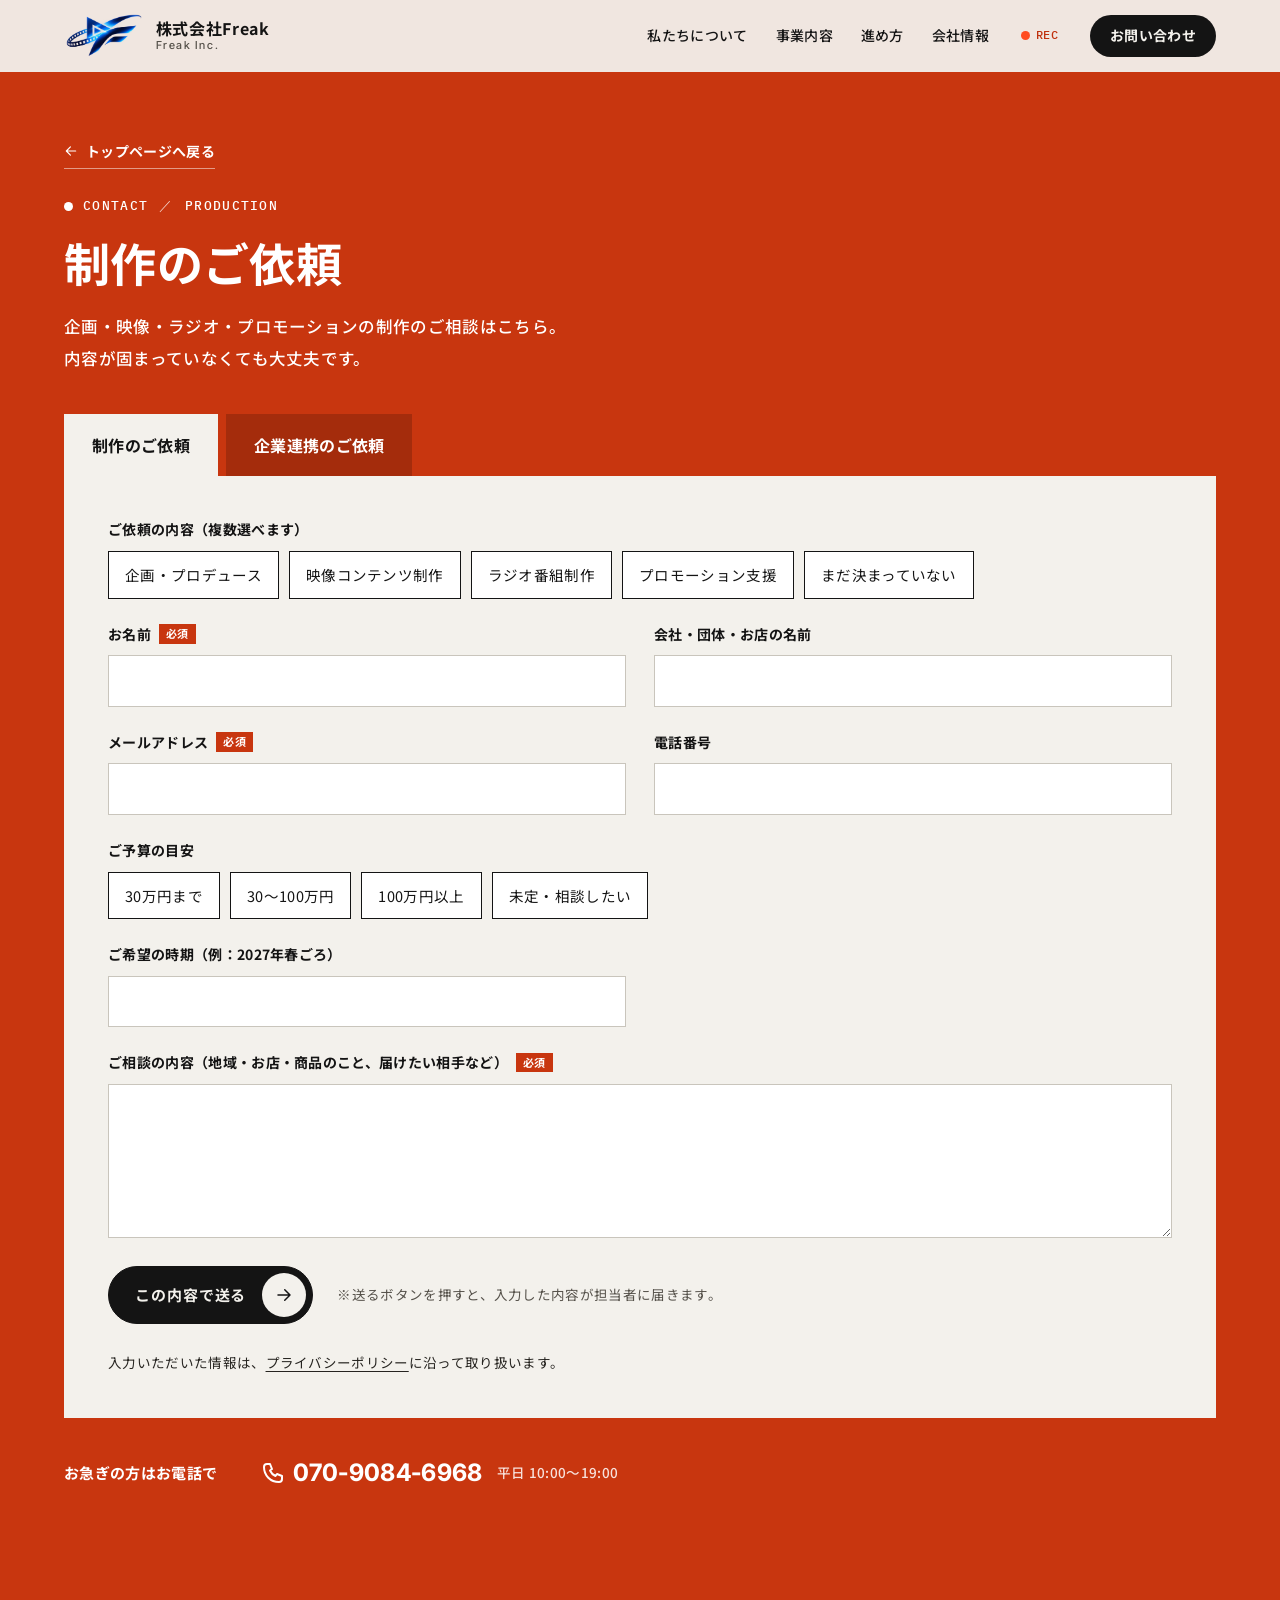
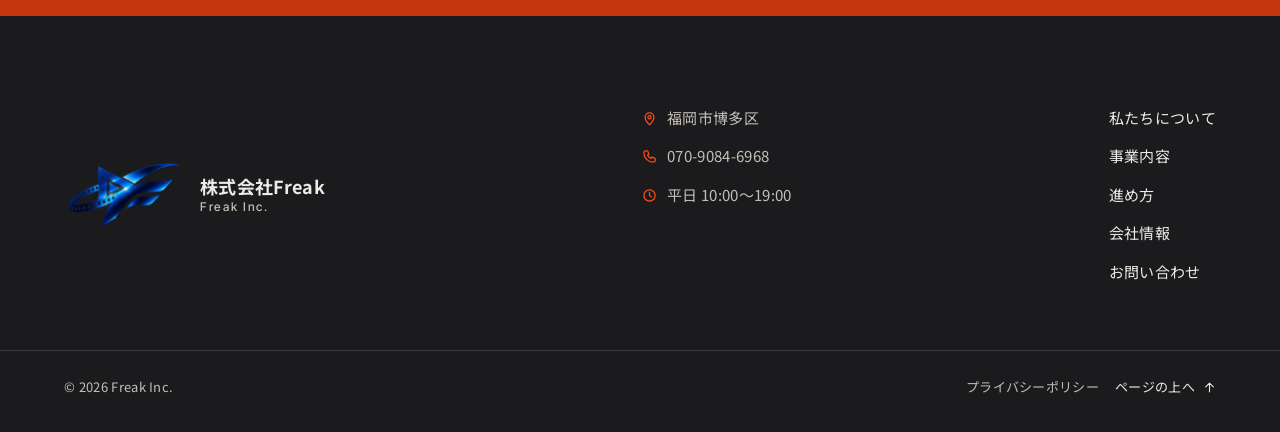
==== commit 169d65de: "最後の見直し：フォームの題名の上の並び・最初の画面の見出しと写真の間・低い画面でボタンが入る・スマホの折り返し・上のメニューの透け" ====
--- a/contact-make/index.html
+++ b/contact-make/index.html
@@ -24,9 +24,9 @@
 <link rel="manifest" href="../site.webmanifest">
 <meta name="theme-color" content="#F3F1EC">
 <script type="application/ld+json">{"@context": "https://schema.org", "@graph": [{"@type": "Organization", "@id": "https://freak-inc.co.jp/#org", "name": "株式会社Freak", "alternateName": "Freak Inc.", "url": "https://freak-inc.co.jp/", "logo": "https://freak-inc.co.jp/icon-512.png", "image": "https://freak-inc.co.jp/ogp.jpg", "telephone": "+81-70-9084-6968", "address": {"@type": "PostalAddress", "addressRegion": "福岡県", "addressLocality": "福岡市博多区", "addressCountry": "JP"}}, {"@type": "BreadcrumbList", "itemListElement": [{"@type": "ListItem", "position": 1, "name": "トップ", "item": "https://freak-inc.co.jp/"}, {"@type": "ListItem", "position": 2, "name": "制作のご依頼", "item": "https://freak-inc.co.jp/contact-make/"}]}]}</script>
-<link rel="preload" as="font" type="font/woff2" crossorigin href="../theme/assets/fonts/notosansjp-0858948a13.woff2">
-<link rel="stylesheet" href="../theme/assets/main.css?v=20261120201753">
-<link rel="stylesheet" href="../theme/assets/extra.css?v=20261120201753">
+<link rel="preload" as="font" type="font/woff2" crossorigin href="../theme/assets/fonts/notosansjp-16785b5270.woff2">
+<link rel="stylesheet" href="../theme/assets/main.css?v=20261127234442">
+<link rel="stylesheet" href="../theme/assets/extra.css?v=20261127234442">
 </head>
 <body class="page tpl-freak">
 
@@ -141,6 +141,6 @@
 		<a class="ft-top" href="#main"><span class="cms-field-p_label_to_top" data-cms-name="ページの上へ戻るリンク" data-cms-group="フッター">ページの上へ</span><i class="wpp-ico wpp-ico-arrow-up" aria-hidden="true"></i></a>
 	</div>
 </footer>
-<script src="../theme/assets/main.js?v=20261120201753"></script>
+<script src="../theme/assets/main.js?v=20261127234442"></script>
 </body>
 </html>
--- a/theme/assets/main.css
+++ b/theme/assets/main.css
@@ -716,3 +716,26 @@
   .ft-bottom>*{padding-block:6px}
   .ft-pp,.ft-top{padding-block:11px}
 }
+
+/* 2026-11-28 最後の見直し（スマホ・PC の総点検で見つかった5点） */
+/* ① フォーム2種の題名の上「● CONTACT ／ PRODUCTION」：3列の箱に4つ入って後半が次の行に落ちていた → 1行に並べる */
+.sec-cpage .sec-scene{display:flex;flex-wrap:wrap;align-items:center;column-gap:10px}
+.sec-cpage .cp-sep::before{margin:0 .1em}
+/* ⑤ 上の固定メニュー：下の文字がロゴの後ろに透けて重なって見える → 透け具合を弱める */
+.site-header{background:rgba(243,241,236,.95);backdrop-filter:blur(14px);-webkit-backdrop-filter:blur(14px)}
+/* ④ 見出しの「」の中（マーカー）は途中で折らない */
+.t-mark{white-space:nowrap}
+@media (min-width:901px){
+  /* ② PC の最初の画面：大見出しの最後の字が写真の枠に食い込んでいた → 文字の列を広げて、枠との間を空ける */
+  .fv-in{grid-template-columns:46fr 54fr}
+}
+@media (min-width:901px) and (max-height:820px){
+  /* ③ 高さの低いノート PC：最初の画面にボタンまで入るように、余白と文字を詰める */
+  .sec-fv{min-height:100svh;padding:calc(var(--hdr) + 22px) 0 44px}
+  .sec-fv .fv-eyebrow{margin-bottom:12px}
+  .fv-title{font-size:clamp(34px,min(5.2vw,8.6vh),96px);line-height:1.2}
+  .fv-lead{margin-top:16px;font-size:15px;line-height:1.75}
+  .fv-btns{margin-top:22px}
+  .fv-stage{padding-top:24px;padding-bottom:40px}
+  .fv-scroll{display:none}
+}
--- a/theme/assets/extra.css
+++ b/theme/assets/extra.css
@@ -1,8 +1,8 @@
 /* 文字（fonts-subset.py が作る。サイトで使う文字だけに絞ったもの） */
-@font-face{font-family:"Noto Sans JP";font-style:normal;font-weight:400 700;font-display:swap;src:url(fonts/notosansjp-0858948a13.woff2) format("woff2")}
-@font-face{font-family:"Shippori Mincho";font-style:normal;font-weight:600;font-display:swap;src:url(fonts/shipporimincho-1f035bf067.woff2) format("woff2")}
-@font-face{font-family:"Inter Tight";font-style:normal;font-weight:500 700;font-display:swap;src:url(fonts/intertight-992ea2d713.woff2) format("woff2")}
-@font-face{font-family:"IBM Plex Mono";font-style:normal;font-weight:500;font-display:swap;src:url(fonts/ibmplexmono-8fb297745a.woff2) format("woff2")}
+@font-face{font-family:"Noto Sans JP";font-style:normal;font-weight:400 700;font-display:swap;src:url(fonts/notosansjp-16785b5270.woff2) format("woff2")}
+@font-face{font-family:"Shippori Mincho";font-style:normal;font-weight:600;font-display:swap;src:url(fonts/shipporimincho-17a8f6ac76.woff2) format("woff2")}
+@font-face{font-family:"Inter Tight";font-style:normal;font-weight:500 700;font-display:swap;src:url(fonts/intertight-de170f2a3a.woff2) format("woff2")}
+@font-face{font-family:"IBM Plex Mono";font-style:normal;font-weight:500;font-display:swap;src:url(fonts/ibmplexmono-dcc0984dcc.woff2) format("woff2")}
 .ct-row input,.ct-row select,.ct-row textarea{font-family:"Hiragino Sans","Hiragino Kaku Gothic ProN","Yu Gothic",Meiryo,sans-serif}
 /* 線画アイコン（土台の wpp-icons をそのまま外へ出したもの） */
 :root{--wpp-ico-tel:url("data:image/svg+xml,%3Csvg%20xmlns='http://www.w3.org/2000/svg'%20viewBox='0%200%2024%2024'%20fill='none'%20stroke='currentColor'%20stroke-width='2'%20stroke-linecap='round'%20stroke-linejoin='round'%3E%3Cpath%20d='M6%203h3l2%205-2%201.5c1.2%202.6%203%204.4%205.5%205.5L16%2013l5%202v3a3%203%200%200%201-3%203C9.5%2021%203%2014.5%203%206a3%203%200%200%201%203-3z'/%3E%3C/svg%3E");--wpp-ico-mail:url("data:image/svg+xml,%3Csvg%20xmlns='http://www.w3.org/2000/svg'%20viewBox='0%200%2024%2024'%20fill='none'%20stroke='currentColor'%20stroke-width='2'%20stroke-linecap='round'%20stroke-linejoin='round'%3E%3Crect%20x='3'%20y='5'%20width='18'%20height='14'%20rx='2'/%3E%3Cpath%20d='M3%207l9%206%209-6'/%3E%3C/svg%3E");--wpp-ico-map-pin:url("data:image/svg+xml,%3Csvg%20xmlns='http://www.w3.org/2000/svg'%20viewBox='0%200%2024%2024'%20fill='none'%20stroke='currentColor'%20stroke-width='2'%20stroke-linecap='round'%20stroke-linejoin='round'%3E%3Cpath%20d='M12%2022s7-6.5%207-12a7%207%200%200%200-14%200c0%205.5%207%2012%207%2012z'/%3E%3Ccircle%20cx='12'%20cy='10'%20r='2.5'/%3E%3C/svg%3E");--wpp-ico-clock:url("data:image/svg+xml,%3Csvg%20xmlns='http://www.w3.org/2000/svg'%20viewBox='0%200%2024%2024'%20fill='none'%20stroke='currentColor'%20stroke-width='2'%20stroke-linecap='round'%20stroke-linejoin='round'%3E%3Ccircle%20cx='12'%20cy='12'%20r='9'/%3E%3Cpath%20d='M12%207v5l3%202'/%3E%3C/svg%3E");--wpp-ico-calendar:url("data:image/svg+xml,%3Csvg%20xmlns='http://www.w3.org/2000/svg'%20viewBox='0%200%2024%2024'%20fill='none'%20stroke='currentColor'%20stroke-width='2'%20stroke-linecap='round'%20stroke-linejoin='round'%3E%3Crect%20x='3'%20y='5'%20width='18'%20height='16'%20rx='2'/%3E%3Cpath%20d='M3%2010h18M8%203v4M16%203v4'/%3E%3C/svg%3E");--wpp-ico-home:url("data:image/svg+xml,%3Csvg%20xmlns='http://www.w3.org/2000/svg'%20viewBox='0%200%2024%2024'%20fill='none'%20stroke='currentColor'%20stroke-width='2'%20stroke-linecap='round'%20stroke-linejoin='round'%3E%3Cpath%20d='M3%2011l9-8%209%208M5%2010v10h14V10M10%2020v-6h4v6'/%3E%3C/svg%3E");--wpp-ico-building:url("data:image/svg+xml,%3Csvg%20xmlns='http://www.w3.org/2000/svg'%20viewBox='0%200%2024%2024'%20fill='none'%20stroke='currentColor'%20stroke-width='2'%20stroke-linecap='round'%20stroke-linejoin='round'%3E%3Crect%20x='4'%20y='3'%20width='16'%20height='18'/%3E%3Cpath%20d='M8%207h3M13%207h3M8%2011h3M13%2011h3M8%2015h3M13%2015h3M10%2021v-3h4v3'/%3E%3C/svg%3E");--wpp-ico-globe:url("data:image/svg+xml,%3Csvg%20xmlns='http://www.w3.org/2000/svg'%20viewBox='0%200%2024%2024'%20fill='none'%20stroke='currentColor'%20stroke-width='2'%20stroke-linecap='round'%20stroke-linejoin='round'%3E%3Ccircle%20cx='12'%20cy='12'%20r='9'/%3E%3Cpath%20d='M3%2012h18M12%203a14%2014%200%200%201%200%2018M12%203a14%2014%200%200%200%200%2018'/%3E%3C/svg%3E");--wpp-ico-car:url("data:image/svg+xml,%3Csvg%20xmlns='http://www.w3.org/2000/svg'%20viewBox='0%200%2024%2024'%20fill='none'%20stroke='currentColor'%20stroke-width='2'%20stroke-linecap='round'%20stroke-linejoin='round'%3E%3Cpath%20d='M3%2013l2-5h14l2%205v6H3zM3%2013h18'/%3E%3Ccircle%20cx='7'%20cy='17'%20r='1.5'/%3E%3Ccircle%20cx='17'%20cy='17'%20r='1.5'/%3E%3C/svg%3E");--wpp-ico-train:url("data:image/svg+xml,%3Csvg%20xmlns='http://www.w3.org/2000/svg'%20viewBox='0%200%2024%2024'%20fill='none'%20stroke='currentColor'%20stroke-width='2'%20stroke-linecap='round'%20stroke-linejoin='round'%3E%3Crect%20x='5'%20y='3'%20width='14'%20height='14'%20rx='3'/%3E%3Cpath%20d='M5%2010h14M8%2021l2-4M16%2021l-2-4'/%3E%3Ccircle%20cx='9'%20cy='14'%20r='1'/%3E%3Ccircle%20cx='15'%20cy='14'%20r='1'/%3E%3C/svg%3E");--wpp-ico-parking:url("data:image/svg+xml,%3Csvg%20xmlns='http://www.w3.org/2000/svg'%20viewBox='0%200%2024%2024'%20fill='none'%20stroke='currentColor'%20stroke-width='2'%20stroke-linecap='round'%20stroke-linejoin='round'%3E%3Crect%20x='3'%20y='3'%20width='18'%20height='18'%20rx='3'/%3E%3Cpath%20d='M9%2017V7h4a3%203%200%200%201%200%206H9'/%3E%3C/svg%3E");--wpp-ico-arrow-right:url("data:image/svg+xml,%3Csvg%20xmlns='http://www.w3.org/2000/svg'%20viewBox='0%200%2024%2024'%20fill='none'%20stroke='currentColor'%20stroke-width='2'%20stroke-linecap='round'%20stroke-linejoin='round'%3E%3Cpath%20d='M4%2012h16M13%205l7%207-7%207'/%3E%3C/svg%3E");--wpp-ico-arrow-left:url("data:image/svg+xml,%3Csvg%20xmlns='http://www.w3.org/2000/svg'%20viewBox='0%200%2024%2024'%20fill='none'%20stroke='currentColor'%20stroke-width='2'%20stroke-linecap='round'%20stroke-linejoin='round'%3E%3Cpath%20d='M20%2012H4M11%205l-7%207%207%207'/%3E%3C/svg%3E");--wpp-ico-arrow-up:url("data:image/svg+xml,%3Csvg%20xmlns='http://www.w3.org/2000/svg'%20viewBox='0%200%2024%2024'%20fill='none'%20stroke='currentColor'%20stroke-width='2'%20stroke-linecap='round'%20stroke-linejoin='round'%3E%3Cpath%20d='M12%2020V4M5%2011l7-7%207%207'/%3E%3C/svg%3E");--wpp-ico-arrow-down:url("data:image/svg+xml,%3Csvg%20xmlns='http://www.w3.org/2000/svg'%20viewBox='0%200%2024%2024'%20fill='none'%20stroke='currentColor'%20stroke-width='2'%20stroke-linecap='round'%20stroke-linejoin='round'%3E%3Cpath%20d='M12%204v16M5%2013l7%207%207-7'/%3E%3C/svg%3E");--wpp-ico-chevron-right:url("data:image/svg+xml,%3Csvg%20xmlns='http://www.w3.org/2000/svg'%20viewBox='0%200%2024%2024'%20fill='none'%20stroke='currentColor'%20stroke-width='2'%20stroke-linecap='round'%20stroke-linejoin='round'%3E%3Cpath%20d='M9%205l7%207-7%207'/%3E%3C/svg%3E");--wpp-ico-chevron-left:url("data:image/svg+xml,%3Csvg%20xmlns='http://www.w3.org/2000/svg'%20viewBox='0%200%2024%2024'%20fill='none'%20stroke='currentColor'%20stroke-width='2'%20stroke-linecap='round'%20stroke-linejoin='round'%3E%3Cpath%20d='M15%205l-7%207%207%207'/%3E%3C/svg%3E");--wpp-ico-chevron-down:url("data:image/svg+xml,%3Csvg%20xmlns='http://www.w3.org/2000/svg'%20viewBox='0%200%2024%2024'%20fill='none'%20stroke='currentColor'%20stroke-width='2'%20stroke-linecap='round'%20stroke-linejoin='round'%3E%3Cpath%20d='M5%209l7%207%207-7'/%3E%3C/svg%3E");--wpp-ico-chevron-up:url("data:image/svg+xml,%3Csvg%20xmlns='http://www.w3.org/2000/svg'%20viewBox='0%200%2024%2024'%20fill='none'%20stroke='currentColor'%20stroke-width='2'%20stroke-linecap='round'%20stroke-linejoin='round'%3E%3Cpath%20d='M5%2015l7-7%207%207'/%3E%3C/svg%3E");--wpp-ico-external:url("data:image/svg+xml,%3Csvg%20xmlns='http://www.w3.org/2000/svg'%20viewBox='0%200%2024%2024'%20fill='none'%20stroke='currentColor'%20stroke-width='2'%20stroke-linecap='round'%20stroke-linejoin='round'%3E%3Cpath%20d='M14%204h6v6M20%204l-9%209M19%2014v5a2%202%200%200%201-2%202H5a2%202%200%200%201-2-2V7a2%202%200%200%201%202-2h5'/%3E%3C/svg%3E");--wpp-ico-check:url("data:image/svg+xml,%3Csvg%20xmlns='http://www.w3.org/2000/svg'%20viewBox='0%200%2024%2024'%20fill='none'%20stroke='currentColor'%20stroke-width='2'%20stroke-linecap='round'%20stroke-linejoin='round'%3E%3Cpath%20d='M4%2012.5l5%205L20%206.5'/%3E%3C/svg%3E");--wpp-ico-plus:url("data:image/svg+xml,%3Csvg%20xmlns='http://www.w3.org/2000/svg'%20viewBox='0%200%2024%2024'%20fill='none'%20stroke='currentColor'%20stroke-width='2'%20stroke-linecap='round'%20stroke-linejoin='round'%3E%3Cpath%20d='M12%205v14M5%2012h14'/%3E%3C/svg%3E");--wpp-ico-minus:url("data:image/svg+xml,%3Csvg%20xmlns='http://www.w3.org/2000/svg'%20viewBox='0%200%2024%2024'%20fill='none'%20stroke='currentColor'%20stroke-width='2'%20stroke-linecap='round'%20stroke-linejoin='round'%3E%3Cpath%20d='M5%2012h14'/%3E%3C/svg%3E");--wpp-ico-close:url("data:image/svg+xml,%3Csvg%20xmlns='http://www.w3.org/2000/svg'%20viewBox='0%200%2024%2024'%20fill='none'%20stroke='currentColor'%20stroke-width='2'%20stroke-linecap='round'%20stroke-linejoin='round'%3E%3Cpath%20d='M6%206l12%2012M18%206L6%2018'/%3E%3C/svg%3E");--wpp-ico-menu:url("data:image/svg+xml,%3Csvg%20xmlns='http://www.w3.org/2000/svg'%20viewBox='0%200%2024%2024'%20fill='none'%20stroke='currentColor'%20stroke-width='2'%20stroke-linecap='round'%20stroke-linejoin='round'%3E%3Cpath%20d='M4%207h16M4%2012h16M4%2017h16'/%3E%3C/svg%3E");--wpp-ico-search:url("data:image/svg+xml,%3Csvg%20xmlns='http://www.w3.org/2000/svg'%20viewBox='0%200%2024%2024'%20fill='none'%20stroke='currentColor'%20stroke-width='2'%20stroke-linecap='round'%20stroke-linejoin='round'%3E%3Ccircle%20cx='11'%20cy='11'%20r='7'/%3E%3Cpath%20d='M20%2020l-4-4'/%3E%3C/svg%3E");--wpp-ico-info:url("data:image/svg+xml,%3Csvg%20xmlns='http://www.w3.org/2000/svg'%20viewBox='0%200%2024%2024'%20fill='none'%20stroke='currentColor'%20stroke-width='2'%20stroke-linecap='round'%20stroke-linejoin='round'%3E%3Ccircle%20cx='12'%20cy='12'%20r='9'/%3E%3Cpath%20d='M12%2011v5M12%208h.01'/%3E%3C/svg%3E");--wpp-ico-question:url("data:image/svg+xml,%3Csvg%20xmlns='http://www.w3.org/2000/svg'%20viewBox='0%200%2024%2024'%20fill='none'%20stroke='currentColor'%20stroke-width='2'%20stroke-linecap='round'%20stroke-linejoin='round'%3E%3Ccircle%20cx='12'%20cy='12'%20r='9'/%3E%3Cpath%20d='M9.5%209.5a2.5%202.5%200%200%201%205%200c0%201.5-2.5%202-2.5%203.5M12%2017h.01'/%3E%3C/svg%3E");--wpp-ico-alert:url("data:image/svg+xml,%3Csvg%20xmlns='http://www.w3.org/2000/svg'%20viewBox='0%200%2024%2024'%20fill='none'%20stroke='currentColor'%20stroke-width='2'%20stroke-linecap='round'%20stroke-linejoin='round'%3E%3Cpath%20d='M12%203l10%2018H2zM12%2010v4M12%2017h.01'/%3E%3C/svg%3E");--wpp-ico-link:url("data:image/svg+xml,%3Csvg%20xmlns='http://www.w3.org/2000/svg'%20viewBox='0%200%2024%2024'%20fill='none'%20stroke='currentColor'%20stroke-width='2'%20stroke-linecap='round'%20stroke-linejoin='round'%3E%3Cpath%20d='M10%2014a4%204%200%200%200%205.7%200l3-3a4%204%200%200%200-5.7-5.7l-1%201M14%2010a4%204%200%200%200-5.7%200l-3%203a4%204%200%200%200%205.7%205.7l1-1'/%3E%3C/svg%3E");--wpp-ico-download:url("data:image/svg+xml,%3Csvg%20xmlns='http://www.w3.org/2000/svg'%20viewBox='0%200%2024%2024'%20fill='none'%20stroke='currentColor'%20stroke-width='2'%20stroke-linecap='round'%20stroke-linejoin='round'%3E%3Cpath%20d='M12%203v12M6%2010l6%206%206-6M4%2021h16'/%3E%3C/svg%3E");--wpp-ico-send:url("data:image/svg+xml,%3Csvg%20xmlns='http://www.w3.org/2000/svg'%20viewBox='0%200%2024%2024'%20fill='none'%20stroke='currentColor'%20stroke-width='2'%20stroke-linecap='round'%20stroke-linejoin='round'%3E%3Cpath%20d='M21%203L10%2014M21%203l-7%2018-4-7-7-4z'/%3E%3C/svg%3E");--wpp-ico-play:url("data:image/svg+xml,%3Csvg%20xmlns='http://www.w3.org/2000/svg'%20viewBox='0%200%2024%2024'%20fill='none'%20stroke='currentColor'%20stroke-width='2'%20stroke-linecap='round'%20stroke-linejoin='round'%3E%3Cpath%20d='M7%204l13%208-13%208z'/%3E%3C/svg%3E");--wpp-ico-quote:url("data:image/svg+xml,%3Csvg%20xmlns='http://www.w3.org/2000/svg'%20viewBox='0%200%2024%2024'%20fill='none'%20stroke='currentColor'%20stroke-width='2'%20stroke-linecap='round'%20stroke-linejoin='round'%3E%3Cpath%20d='M6%207h5v6H6v2a2%202%200%200%200%202%202M14%207h5v6h-5v2a2%202%200%200%200%202%202'/%3E%3C/svg%3E");--wpp-ico-user:url("data:image/svg+xml,%3Csvg%20xmlns='http://www.w3.org/2000/svg'%20viewBox='0%200%2024%2024'%20fill='none'%20stroke='currentColor'%20stroke-width='2'%20stroke-linecap='round'%20stroke-linejoin='round'%3E%3Ccircle%20cx='12'%20cy='8'%20r='4'/%3E%3Cpath%20d='M4%2021a8%208%200%200%201%2016%200'/%3E%3C/svg%3E");--wpp-ico-users:url("data:image/svg+xml,%3Csvg%20xmlns='http://www.w3.org/2000/svg'%20viewBox='0%200%2024%2024'%20fill='none'%20stroke='currentColor'%20stroke-width='2'%20stroke-linecap='round'%20stroke-linejoin='round'%3E%3Ccircle%20cx='9'%20cy='8'%20r='3.5'/%3E%3Cpath%20d='M2%2020a7%207%200%200%201%2014%200M16%204.5a3.5%203.5%200%200%201%200%207M22%2020a7%207%200%200%200-5-6.7'/%3E%3C/svg%3E");--wpp-ico-star:url("data:image/svg+xml,%3Csvg%20xmlns='http://www.w3.org/2000/svg'%20viewBox='0%200%2024%2024'%20fill='none'%20stroke='currentColor'%20stroke-width='2'%20stroke-linecap='round'%20stroke-linejoin='round'%3E%3Cpath%20d='M12%203l2.8%205.9%206.4.8-4.7%204.5%201.2%206.4L12%2017.5l-5.7%203.1%201.2-6.4-4.7-4.5%206.4-.8z'/%3E%3C/svg%3E");--wpp-ico-heart:url("data:image/svg+xml,%3Csvg%20xmlns='http://www.w3.org/2000/svg'%20viewBox='0%200%2024%2024'%20fill='none'%20stroke='currentColor'%20stroke-width='2'%20stroke-linecap='round'%20stroke-linejoin='round'%3E%3Cpath%20d='M12%2020s-7.5-4.6-9-9.3A4.6%204.6%200%200%201%2012%207a4.6%204.6%200%200%201%209%203.7c-1.5%204.7-9%209.3-9%209.3z'/%3E%3C/svg%3E");--wpp-ico-thumbs-up:url("data:image/svg+xml,%3Csvg%20xmlns='http://www.w3.org/2000/svg'%20viewBox='0%200%2024%2024'%20fill='none'%20stroke='currentColor'%20stroke-width='2'%20stroke-linecap='round'%20stroke-linejoin='round'%3E%3Cpath%20d='M7%2011v10H3V11zM7%2011l4-8c2%200%203%201%203%203v3h5a2%202%200%200%201%202%202l-1.5%208a2%202%200%200%201-2%202H7'/%3E%3C/svg%3E");--wpp-ico-award:url("data:image/svg+xml,%3Csvg%20xmlns='http://www.w3.org/2000/svg'%20viewBox='0%200%2024%2024'%20fill='none'%20stroke='currentColor'%20stroke-width='2'%20stroke-linecap='round'%20stroke-linejoin='round'%3E%3Ccircle%20cx='12'%20cy='9'%20r='6'/%3E%3Cpath%20d='M8.5%2014l-1.5%207%205-3%205%203-1.5-7'/%3E%3C/svg%3E");--wpp-ico-shield:url("data:image/svg+xml,%3Csvg%20xmlns='http://www.w3.org/2000/svg'%20viewBox='0%200%2024%2024'%20fill='none'%20stroke='currentColor'%20stroke-width='2'%20stroke-linecap='round'%20stroke-linejoin='round'%3E%3Cpath%20d='M12%203l8%203v6c0%205-3.5%208-8%209-4.5-1-8-4-8-9V6z'/%3E%3C/svg%3E");--wpp-ico-cart:url("data:image/svg+xml,%3Csvg%20xmlns='http://www.w3.org/2000/svg'%20viewBox='0%200%2024%2024'%20fill='none'%20stroke='currentColor'%20stroke-width='2'%20stroke-linecap='round'%20stroke-linejoin='round'%3E%3Ccircle%20cx='9'%20cy='20'%20r='1.5'/%3E%3Ccircle%20cx='18'%20cy='20'%20r='1.5'/%3E%3Cpath%20d='M2%203h3l2.5%2011h11L21%207H6'/%3E%3C/svg%3E");--wpp-ico-tag:url("data:image/svg+xml,%3Csvg%20xmlns='http://www.w3.org/2000/svg'%20viewBox='0%200%2024%2024'%20fill='none'%20stroke='currentColor'%20stroke-width='2'%20stroke-linecap='round'%20stroke-linejoin='round'%3E%3Cpath%20d='M3%203h8l10%2010-8%208L3%2011z'/%3E%3Ccircle%20cx='8'%20cy='8'%20r='1.5'/%3E%3C/svg%3E");--wpp-ico-gift:url("data:image/svg+xml,%3Csvg%20xmlns='http://www.w3.org/2000/svg'%20viewBox='0%200%2024%2024'%20fill='none'%20stroke='currentColor'%20stroke-width='2'%20stroke-linecap='round'%20stroke-linejoin='round'%3E%3Crect%20x='3'%20y='9'%20width='18'%20height='12'%20rx='1'/%3E%3Cpath%20d='M12%209v12M3%2013h18M7.5%209a2.5%202.5%200%201%201%202.5-2.5C10%208%2012%209%2012%209s2-1%202-2.5A2.5%202.5%200%201%201%2016.5%209'/%3E%3C/svg%3E");--wpp-ico-yen:url("data:image/svg+xml,%3Csvg%20xmlns='http://www.w3.org/2000/svg'%20viewBox='0%200%2024%2024'%20fill='none'%20stroke='currentColor'%20stroke-width='2'%20stroke-linecap='round'%20stroke-linejoin='round'%3E%3Cpath%20d='M7%204l5%207%205-7M12%2011v9M8%2013h8M8%2016h8'/%3E%3C/svg%3E");--wpp-ico-camera:url("data:image/svg+xml,%3Csvg%20xmlns='http://www.w3.org/2000/svg'%20viewBox='0%200%2024%2024'%20fill='none'%20stroke='currentColor'%20stroke-width='2'%20stroke-linecap='round'%20stroke-linejoin='round'%3E%3Cpath%20d='M4%208h3l2-3h6l2%203h3v12H4z'/%3E%3Ccircle%20cx='12'%20cy='13'%20r='3.5'/%3E%3C/svg%3E");--wpp-ico-image:url("data:image/svg+xml,%3Csvg%20xmlns='http://www.w3.org/2000/svg'%20viewBox='0%200%2024%2024'%20fill='none'%20stroke='currentColor'%20stroke-width='2'%20stroke-linecap='round'%20stroke-linejoin='round'%3E%3Crect%20x='3'%20y='4'%20width='18'%20height='16'%20rx='2'/%3E%3Ccircle%20cx='8.5'%20cy='9'%20r='1.5'/%3E%3Cpath%20d='M21%2016l-5-5-9%209'/%3E%3C/svg%3E");--wpp-ico-chat:url("data:image/svg+xml,%3Csvg%20xmlns='http://www.w3.org/2000/svg'%20viewBox='0%200%2024%2024'%20fill='none'%20stroke='currentColor'%20stroke-width='2'%20stroke-linecap='round'%20stroke-linejoin='round'%3E%3Cpath%20d='M4%205h16v11H9l-5%204z'/%3E%3C/svg%3E");--wpp-ico-file:url("data:image/svg+xml,%3Csvg%20xmlns='http://www.w3.org/2000/svg'%20viewBox='0%200%2024%2024'%20fill='none'%20stroke='currentColor'%20stroke-width='2'%20stroke-linecap='round'%20stroke-linejoin='round'%3E%3Cpath%20d='M6%202h8l5%205v15H6zM14%202v5h5M9%2013h6M9%2017h6'/%3E%3C/svg%3E");--wpp-ico-pen:url("data:image/svg+xml,%3Csvg%20xmlns='http://www.w3.org/2000/svg'%20viewBox='0%200%2024%2024'%20fill='none'%20stroke='currentColor'%20stroke-width='2'%20stroke-linecap='round'%20stroke-linejoin='round'%3E%3Cpath%20d='M4%2020l4-1L19%208l-3-3L5%2016z'/%3E%3C/svg%3E");--wpp-ico-lock:url("data:image/svg+xml,%3Csvg%20xmlns='http://www.w3.org/2000/svg'%20viewBox='0%200%2024%2024'%20fill='none'%20stroke='currentColor'%20stroke-width='2'%20stroke-linecap='round'%20stroke-linejoin='round'%3E%3Crect%20x='5'%20y='11'%20width='14'%20height='10'%20rx='2'/%3E%3Cpath%20d='M8%2011V7a4%204%200%200%201%208%200v4'/%3E%3C/svg%3E");--wpp-ico-truck:url("data:image/svg+xml,%3Csvg%20xmlns='http://www.w3.org/2000/svg'%20viewBox='0%200%2024%2024'%20fill='none'%20stroke='currentColor'%20stroke-width='2'%20stroke-linecap='round'%20stroke-linejoin='round'%3E%3Cpath%20d='M2%206h12v10H2zM14%2010h4l3%203v3h-7z'/%3E%3Ccircle%20cx='6'%20cy='18'%20r='2'/%3E%3Ccircle%20cx='17'%20cy='18'%20r='2'/%3E%3C/svg%3E");--wpp-ico-wrench:url("data:image/svg+xml,%3Csvg%20xmlns='http://www.w3.org/2000/svg'%20viewBox='0%200%2024%2024'%20fill='none'%20stroke='currentColor'%20stroke-width='2'%20stroke-linecap='round'%20stroke-linejoin='round'%3E%3Cpath%20d='M21%207a5%205%200%200%201-6.7%204.7L7%2019l-2-2%207.3-7.3A5%205%200%200%201%2017%203l-3%203%201%201%203-3z'/%3E%3C/svg%3E");--wpp-ico-bulb:url("data:image/svg+xml,%3Csvg%20xmlns='http://www.w3.org/2000/svg'%20viewBox='0%200%2024%2024'%20fill='none'%20stroke='currentColor'%20stroke-width='2'%20stroke-linecap='round'%20stroke-linejoin='round'%3E%3Cpath%20d='M9%2018h6M10%2021h4M8.5%2014a6%206%200%201%201%207%200c-.8.7-1.5%201.5-1.5%202.5v1.5h-4v-1.5c0-1-.7-1.8-1.5-2.5z'/%3E%3C/svg%3E");--wpp-ico-leaf:url("data:image/svg+xml,%3Csvg%20xmlns='http://www.w3.org/2000/svg'%20viewBox='0%200%2024%2024'%20fill='none'%20stroke='currentColor'%20stroke-width='2'%20stroke-linecap='round'%20stroke-linejoin='round'%3E%3Cpath%20d='M4%2020C4%209%2012%204%2021%204c0%209-5%2017-16%2016M4%2020c3-5%207-8%2011-11'/%3E%3C/svg%3E");--wpp-ico-sun:url("data:image/svg+xml,%3Csvg%20xmlns='http://www.w3.org/2000/svg'%20viewBox='0%200%2024%2024'%20fill='none'%20stroke='currentColor'%20stroke-width='2'%20stroke-linecap='round'%20stroke-linejoin='round'%3E%3Ccircle%20cx='12'%20cy='12'%20r='4'/%3E%3Cpath%20d='M12%202v3M12%2019v3M2%2012h3M19%2012h3M5%205l2%202M17%2017l2%202M5%2019l2-2M17%207l2-2'/%3E%3C/svg%3E");--wpp-ico-coffee:url("data:image/svg+xml,%3Csvg%20xmlns='http://www.w3.org/2000/svg'%20viewBox='0%200%2024%2024'%20fill='none'%20stroke='currentColor'%20stroke-width='2'%20stroke-linecap='round'%20stroke-linejoin='round'%3E%3Cpath%20d='M4%208h13v6a4%204%200%200%201-4%204H8a4%204%200%200%201-4-4zM17%209h2a2%202%200%200%201%200%204h-2M6%2021h12'/%3E%3C/svg%3E");--wpp-ico-bed:url("data:image/svg+xml,%3Csvg%20xmlns='http://www.w3.org/2000/svg'%20viewBox='0%200%2024%2024'%20fill='none'%20stroke='currentColor'%20stroke-width='2'%20stroke-linecap='round'%20stroke-linejoin='round'%3E%3Cpath%20d='M3%2018V8M3%2012h18v6M3%2016h18'/%3E%3Ccircle%20cx='7'%20cy='10'%20r='1.5'/%3E%3C/svg%3E");--wpp-ico-scissors:url("data:image/svg+xml,%3Csvg%20xmlns='http://www.w3.org/2000/svg'%20viewBox='0%200%2024%2024'%20fill='none'%20stroke='currentColor'%20stroke-width='2'%20stroke-linecap='round'%20stroke-linejoin='round'%3E%3Ccircle%20cx='6'%20cy='6'%20r='3'/%3E%3Ccircle%20cx='6'%20cy='18'%20r='3'/%3E%3Cpath%20d='M20%204L8.5%2015.5M8.5%208.5L20%2020'/%3E%3C/svg%3E");--wpp-ico-stethoscope:url("data:image/svg+xml,%3Csvg%20xmlns='http://www.w3.org/2000/svg'%20viewBox='0%200%2024%2024'%20fill='none'%20stroke='currentColor'%20stroke-width='2'%20stroke-linecap='round'%20stroke-linejoin='round'%3E%3Cpath%20d='M5%203v6a5%205%200%200%200%2010%200V3M10%2014v3a4%204%200%200%200%208%200v-2'/%3E%3Ccircle%20cx='18'%20cy='13'%20r='2'/%3E%3C/svg%3E");--wpp-ico-instagram:url("data:image/svg+xml,%3Csvg%20xmlns='http://www.w3.org/2000/svg'%20viewBox='0%200%2024%2024'%20fill='none'%20stroke='currentColor'%20stroke-width='2'%20stroke-linecap='round'%20stroke-linejoin='round'%3E%3Crect%20x='3'%20y='3'%20width='18'%20height='18'%20rx='5'/%3E%3Ccircle%20cx='12'%20cy='12'%20r='4'/%3E%3Cpath%20d='M17.5%206.5h.01'/%3E%3C/svg%3E")}.wpp-ico{display:inline-block;width:1em;height:1em;vertical-align:-.15em;flex:0 0 auto;background-color:currentColor;-webkit-mask:var(--ico) center/contain no-repeat;mask:var(--ico) center/contain no-repeat}.wpp-ico-tel{--ico:var(--wpp-ico-tel)}.wpp-ico-mail{--ico:var(--wpp-ico-mail)}.wpp-ico-map-pin{--ico:var(--wpp-ico-map-pin)}.wpp-ico-clock{--ico:var(--wpp-ico-clock)}.wpp-ico-calendar{--ico:var(--wpp-ico-calendar)}.wpp-ico-home{--ico:var(--wpp-ico-home)}.wpp-ico-building{--ico:var(--wpp-ico-building)}.wpp-ico-globe{--ico:var(--wpp-ico-globe)}.wpp-ico-car{--ico:var(--wpp-ico-car)}.wpp-ico-train{--ico:var(--wpp-ico-train)}.wpp-ico-parking{--ico:var(--wpp-ico-parking)}.wpp-ico-arrow-right{--ico:var(--wpp-ico-arrow-right)}.wpp-ico-arrow-left{--ico:var(--wpp-ico-arrow-left)}.wpp-ico-arrow-up{--ico:var(--wpp-ico-arrow-up)}.wpp-ico-arrow-down{--ico:var(--wpp-ico-arrow-down)}.wpp-ico-chevron-right{--ico:var(--wpp-ico-chevron-right)}.wpp-ico-chevron-left{--ico:var(--wpp-ico-chevron-left)}.wpp-ico-chevron-down{--ico:var(--wpp-ico-chevron-down)}.wpp-ico-chevron-up{--ico:var(--wpp-ico-chevron-up)}.wpp-ico-external{--ico:var(--wpp-ico-external)}.wpp-ico-check{--ico:var(--wpp-ico-check)}.wpp-ico-plus{--ico:var(--wpp-ico-plus)}.wpp-ico-minus{--ico:var(--wpp-ico-minus)}.wpp-ico-close{--ico:var(--wpp-ico-close)}.wpp-ico-menu{--ico:var(--wpp-ico-menu)}.wpp-ico-search{--ico:var(--wpp-ico-search)}.wpp-ico-info{--ico:var(--wpp-ico-info)}.wpp-ico-question{--ico:var(--wpp-ico-question)}.wpp-ico-alert{--ico:var(--wpp-ico-alert)}.wpp-ico-link{--ico:var(--wpp-ico-link)}.wpp-ico-download{--ico:var(--wpp-ico-download)}.wpp-ico-send{--ico:var(--wpp-ico-send)}.wpp-ico-play{--ico:var(--wpp-ico-play)}.wpp-ico-quote{--ico:var(--wpp-ico-quote)}.wpp-ico-user{--ico:var(--wpp-ico-user)}.wpp-ico-users{--ico:var(--wpp-ico-users)}.wpp-ico-star{--ico:var(--wpp-ico-star)}.wpp-ico-heart{--ico:var(--wpp-ico-heart)}.wpp-ico-thumbs-up{--ico:var(--wpp-ico-thumbs-up)}.wpp-ico-award{--ico:var(--wpp-ico-award)}.wpp-ico-shield{--ico:var(--wpp-ico-shield)}.wpp-ico-cart{--ico:var(--wpp-ico-cart)}.wpp-ico-tag{--ico:var(--wpp-ico-tag)}.wpp-ico-gift{--ico:var(--wpp-ico-gift)}.wpp-ico-yen{--ico:var(--wpp-ico-yen)}.wpp-ico-camera{--ico:var(--wpp-ico-camera)}.wpp-ico-image{--ico:var(--wpp-ico-image)}.wpp-ico-chat{--ico:var(--wpp-ico-chat)}.wpp-ico-file{--ico:var(--wpp-ico-file)}.wpp-ico-pen{--ico:var(--wpp-ico-pen)}.wpp-ico-lock{--ico:var(--wpp-ico-lock)}.wpp-ico-truck{--ico:var(--wpp-ico-truck)}.wpp-ico-wrench{--ico:var(--wpp-ico-wrench)}.wpp-ico-bulb{--ico:var(--wpp-ico-bulb)}.wpp-ico-leaf{--ico:var(--wpp-ico-leaf)}.wpp-ico-sun{--ico:var(--wpp-ico-sun)}.wpp-ico-coffee{--ico:var(--wpp-ico-coffee)}.wpp-ico-bed{--ico:var(--wpp-ico-bed)}.wpp-ico-scissors{--ico:var(--wpp-ico-scissors)}.wpp-ico-stethoscope{--ico:var(--wpp-ico-stethoscope)}.wpp-ico-instagram{--ico:var(--wpp-ico-instagram)}
